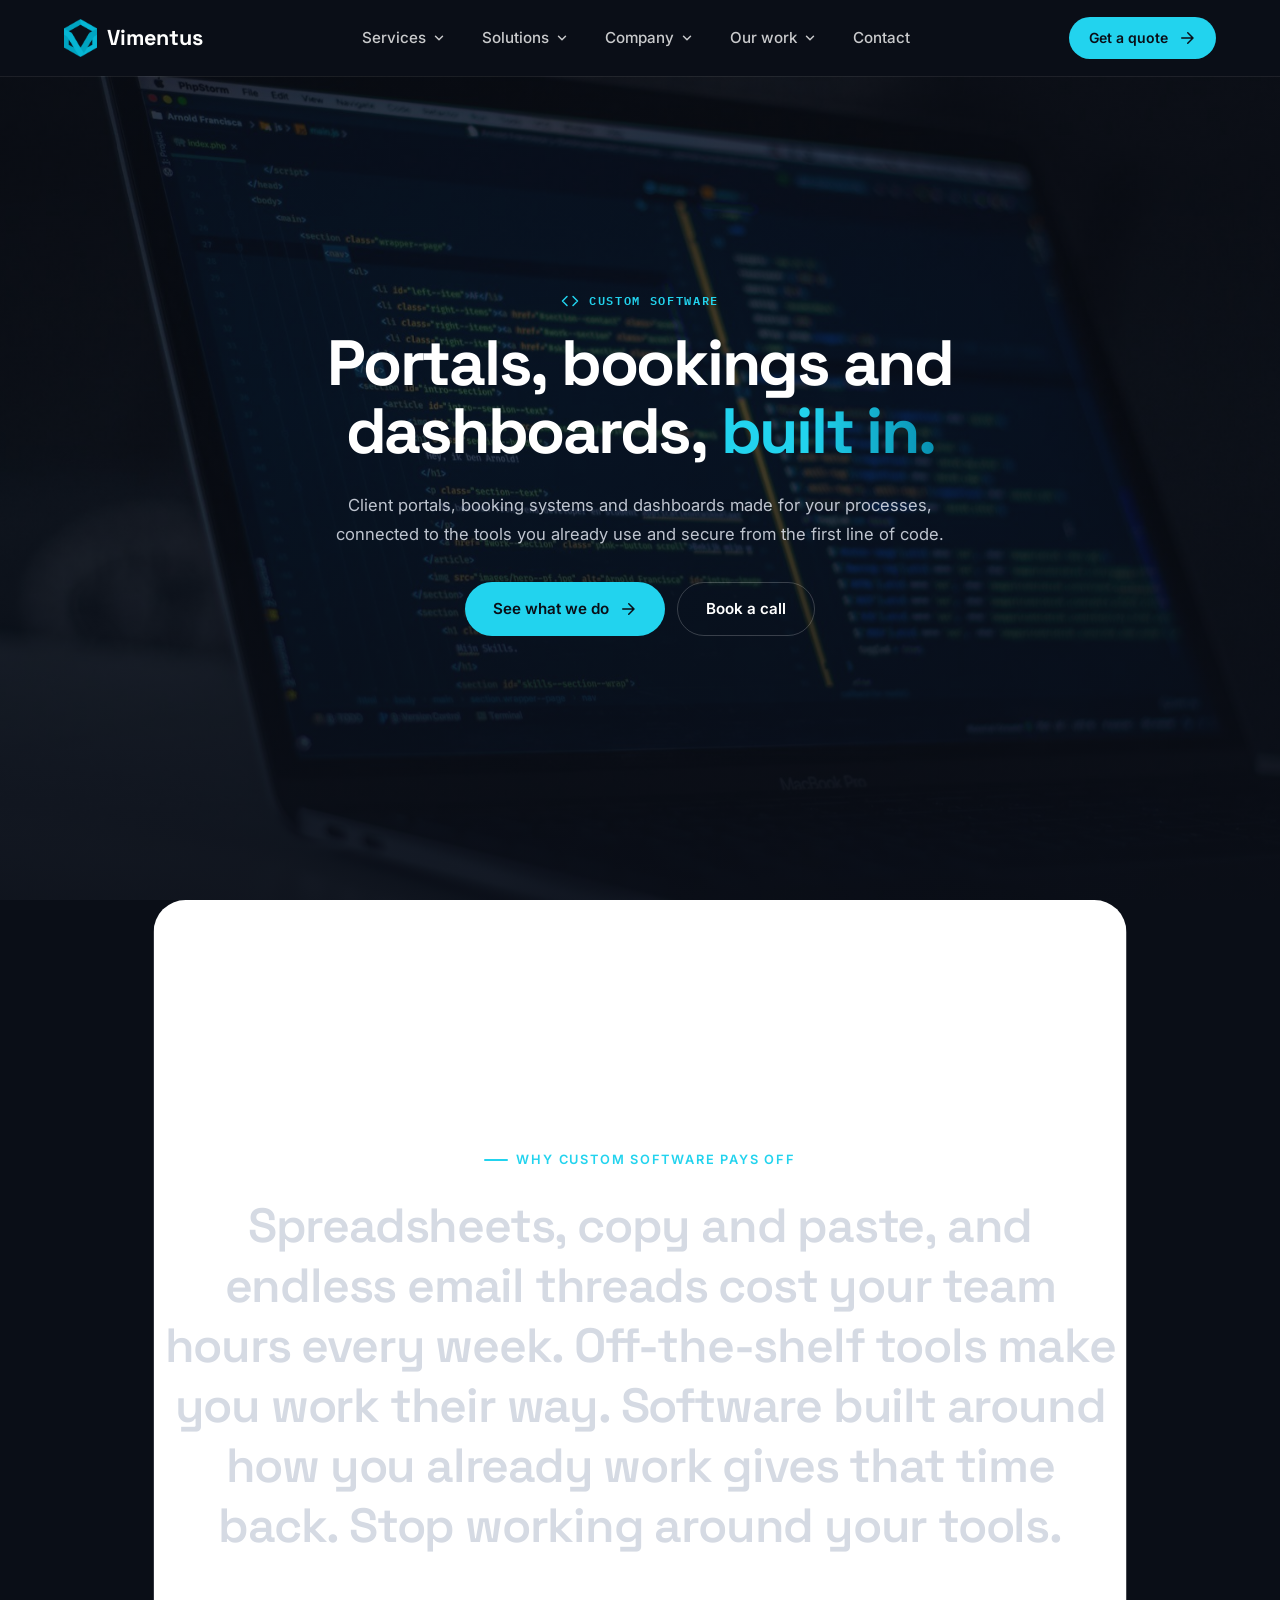
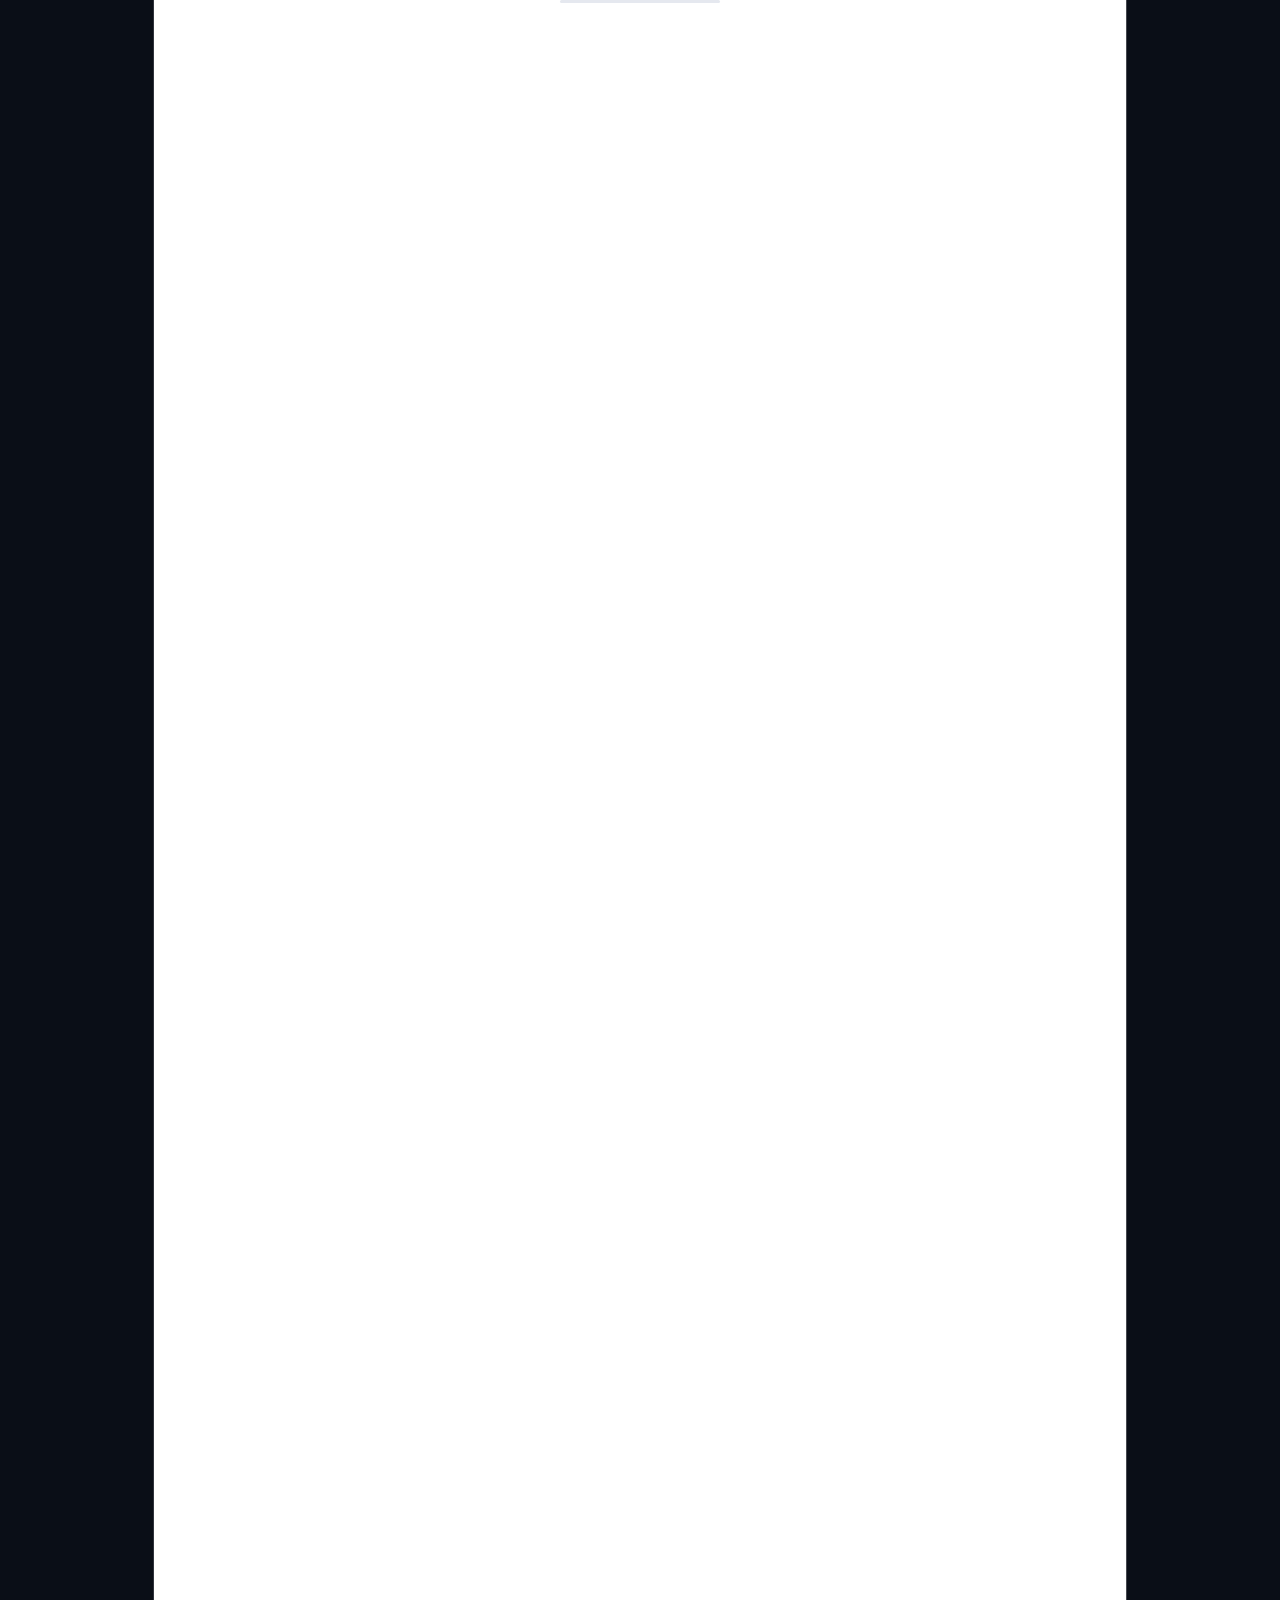
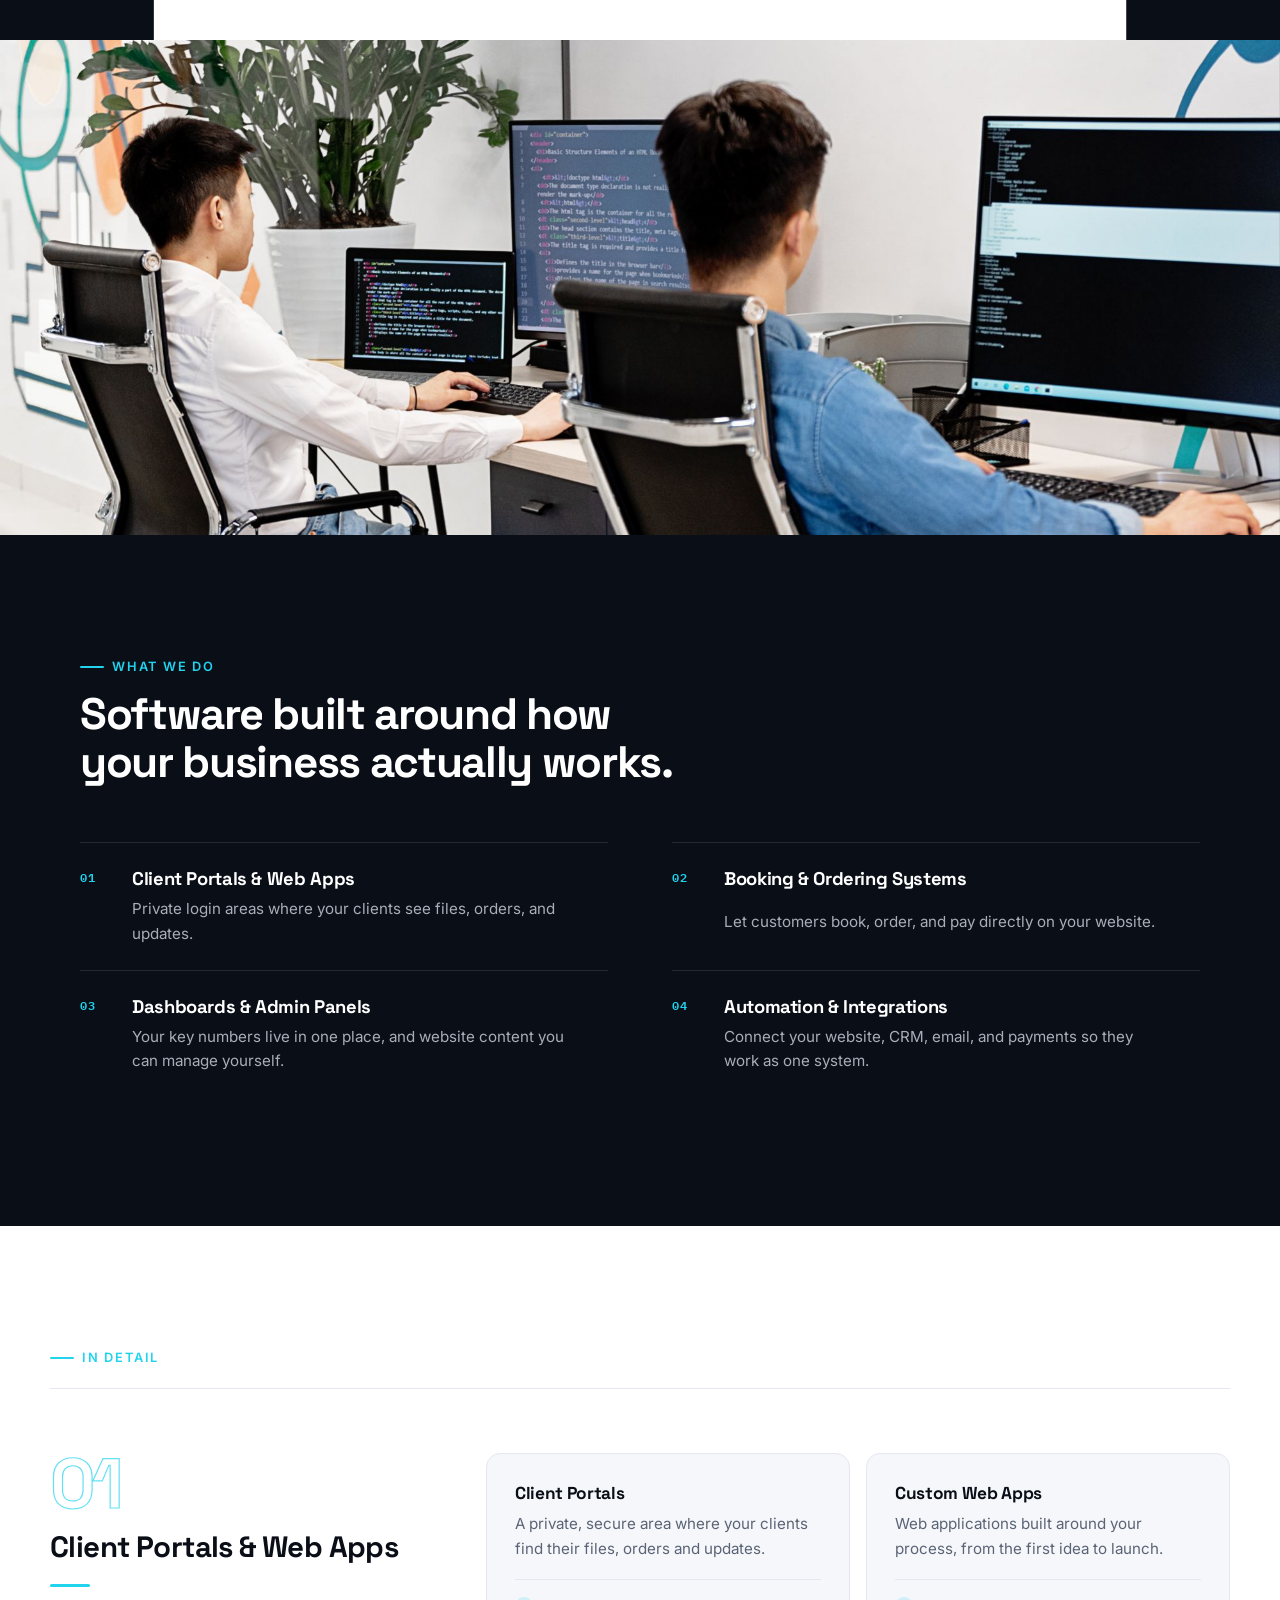
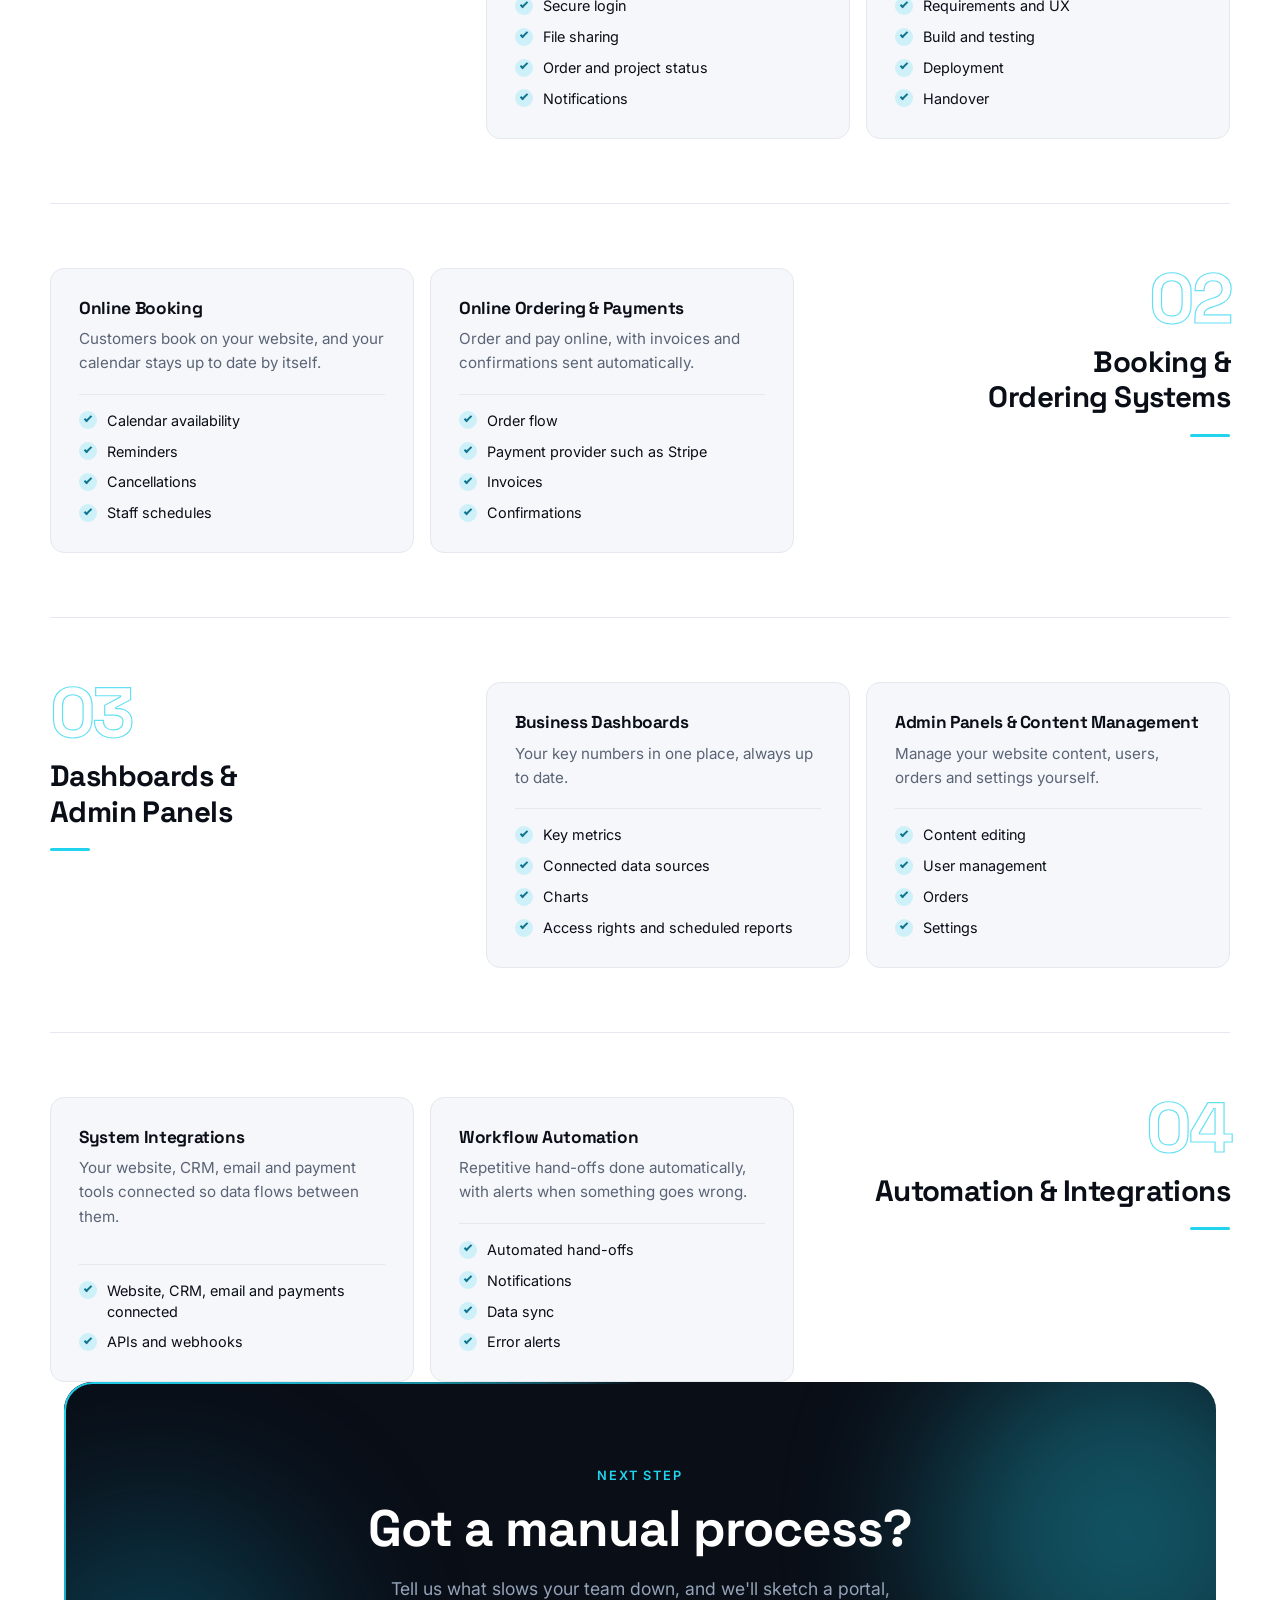
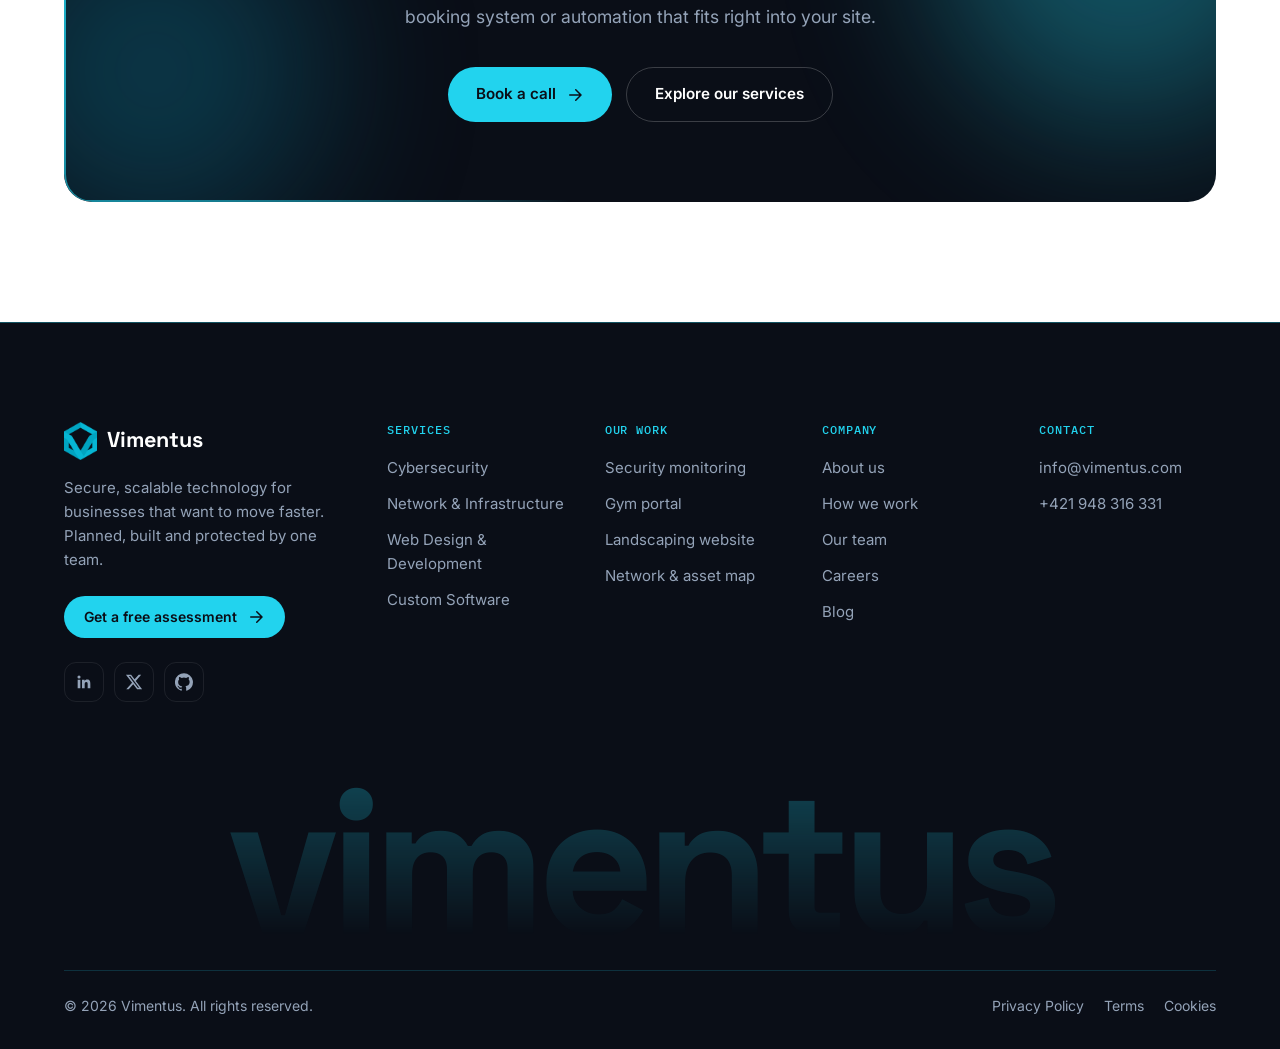
==== services/custom-software.html @ e066b1c5 "init commit" ====
<!DOCTYPE html>
<html lang="en">
<head>
  <meta charset="UTF-8" />
  <meta name="viewport" content="width=device-width, initial-scale=1.0" />
  <title>Custom Software — Vimentus</title>
  <meta name="description" content="Client portals and web apps, booking and ordering systems, dashboards, and automation and integrations." />

  <link rel="preconnect" href="https://fonts.googleapis.com" />
  <link rel="preconnect" href="https://fonts.gstatic.com" crossorigin />
  <link href="https://fonts.googleapis.com/css2?family=Inter:wght@400;500;600&family=Space+Grotesk:wght@500;600;700&family=IBM+Plex+Mono:wght@500;600&display=swap" rel="stylesheet" />
  <link rel="icon" type="image/png" href="../img/favicon.png" />
  <link rel="stylesheet" href="../styles.css" />
</head>
<body class="service-page">

  <!-- Hidden SVG icon sprite (reuse with <svg><use href="#i-name"/></svg>) -->
  <svg width="0" height="0" style="position:absolute" aria-hidden="true">
    <defs>
      <symbol id="i-shield" viewBox="0 0 24 24" fill="none" stroke="currentColor" stroke-width="2" stroke-linecap="round" stroke-linejoin="round"><path d="M12 22s8-4 8-10V5l-8-3-8 3v7c0 6 8 10 8 10z"/><path d="m9 12 2 2 4-4"/></symbol>
      <symbol id="i-network" viewBox="0 0 24 24" fill="none" stroke="currentColor" stroke-width="2" stroke-linecap="round" stroke-linejoin="round"><rect x="9" y="2" width="6" height="6" rx="1"/><rect x="2" y="16" width="6" height="6" rx="1"/><rect x="16" y="16" width="6" height="6" rx="1"/><path d="M5 16v-3a1 1 0 0 1 1-1h12a1 1 0 0 1 1 1v3M12 12V8"/></symbol>
      <symbol id="i-web" viewBox="0 0 24 24" fill="none" stroke="currentColor" stroke-width="2" stroke-linecap="round" stroke-linejoin="round"><rect x="2" y="3" width="20" height="14" rx="2"/><path d="M8 21h8M12 17v4M7 8l-2 2 2 2M17 8l2 2-2 2M13 7l-2 6"/></symbol>
      <symbol id="i-code" viewBox="0 0 24 24" fill="none" stroke="currentColor" stroke-width="2" stroke-linecap="round" stroke-linejoin="round"><path d="m16 18 6-6-6-6M8 6l-6 6 6 6"/></symbol>
      <symbol id="i-arrow" viewBox="0 0 24 24" fill="none" stroke="currentColor" stroke-width="2" stroke-linecap="round" stroke-linejoin="round"><path d="M5 12h14M13 5l7 7-7 7"/></symbol>
      <symbol id="i-chev" viewBox="0 0 24 24" fill="none" stroke="currentColor" stroke-width="2.5" stroke-linecap="round" stroke-linejoin="round"><path d="m6 9 6 6 6-6"/></symbol>
      <symbol id="i-bolt" viewBox="0 0 24 24" fill="none" stroke="currentColor" stroke-width="2" stroke-linecap="round" stroke-linejoin="round"><path d="M13 2 3 14h9l-1 8 10-12h-9l1-8z"/></symbol>
      <symbol id="i-users" viewBox="0 0 24 24" fill="none" stroke="currentColor" stroke-width="2" stroke-linecap="round" stroke-linejoin="round"><path d="M17 21v-2a4 4 0 0 0-4-4H5a4 4 0 0 0-4 4v2"/><circle cx="9" cy="7" r="4"/><path d="M23 21v-2a4 4 0 0 0-3-3.87M16 3.13a4 4 0 0 1 0 7.75"/></symbol>
      <symbol id="i-clock" viewBox="0 0 24 24" fill="none" stroke="currentColor" stroke-width="2" stroke-linecap="round" stroke-linejoin="round"><circle cx="12" cy="12" r="10"/><path d="M12 6v6l4 2"/></symbol>
      <symbol id="i-building" viewBox="0 0 24 24" fill="none" stroke="currentColor" stroke-width="2" stroke-linecap="round" stroke-linejoin="round"><rect x="4" y="2" width="16" height="20" rx="2"/><path d="M9 22v-4h6v4M8 6h.01M16 6h.01M12 6h.01M12 10h.01M12 14h.01M16 10h.01M16 14h.01M8 10h.01M8 14h.01"/></symbol>
      <symbol id="i-cart" viewBox="0 0 24 24" fill="none" stroke="currentColor" stroke-width="2" stroke-linecap="round" stroke-linejoin="round"><circle cx="9" cy="21" r="1"/><circle cx="20" cy="21" r="1"/><path d="M1 1h4l2.68 13.39a2 2 0 0 0 2 1.61h9.72a2 2 0 0 0 2-1.61L23 6H6"/></symbol>
      <symbol id="i-heart" viewBox="0 0 24 24" fill="none" stroke="currentColor" stroke-width="2" stroke-linecap="round" stroke-linejoin="round"><path d="M22 12h-4l-3 9L9 3l-3 9H2"/></symbol>
      <symbol id="i-bank" viewBox="0 0 24 24" fill="none" stroke="currentColor" stroke-width="2" stroke-linecap="round" stroke-linejoin="round"><path d="M3 21h18M3 10h18M5 6l7-3 7 3M4 10v11M20 10v11M8 14v3M12 14v3M16 14v3"/></symbol>
      <symbol id="i-cloud" viewBox="0 0 24 24" fill="none" stroke="currentColor" stroke-width="2" stroke-linecap="round" stroke-linejoin="round"><path d="M18 10h-1.26A8 8 0 1 0 9 20h9a5 5 0 0 0 0-10z"/></symbol>
      <symbol id="i-rocket" viewBox="0 0 24 24" fill="none" stroke="currentColor" stroke-width="2" stroke-linecap="round" stroke-linejoin="round"><path d="M4.5 16.5c-1.5 1.26-2 5-2 5s3.74-.5 5-2c.71-.84.7-2.13-.09-2.91a2.18 2.18 0 0 0-2.91-.09zM12 15l-3-3a22 22 0 0 1 2-3.95A12.88 12.88 0 0 1 22 2c0 2.72-.78 7.5-6 11a22.35 22.35 0 0 1-4 2z"/><path d="M9 12H4s.55-3.03 2-4c1.62-1.08 5 0 5 0M12 15v5s3.03-.55 4-2c1.08-1.62 0-5 0-5"/></symbol>
      <symbol id="i-info" viewBox="0 0 24 24" fill="none" stroke="currentColor" stroke-width="2" stroke-linecap="round" stroke-linejoin="round"><circle cx="12" cy="12" r="10"/><path d="M12 16v-4M12 8h.01"/></symbol>
      <symbol id="i-briefcase" viewBox="0 0 24 24" fill="none" stroke="currentColor" stroke-width="2" stroke-linecap="round" stroke-linejoin="round"><rect x="2" y="7" width="20" height="14" rx="2"/><path d="M16 21V5a2 2 0 0 0-2-2h-4a2 2 0 0 0-2 2v16"/></symbol>
      <symbol id="i-book" viewBox="0 0 24 24" fill="none" stroke="currentColor" stroke-width="2" stroke-linecap="round" stroke-linejoin="round"><path d="M4 19.5A2.5 2.5 0 0 1 6.5 17H20V2H6.5A2.5 2.5 0 0 0 4 4.5v15z"/><path d="M6.5 17A2.5 2.5 0 0 0 4 19.5 2.5 2.5 0 0 0 6.5 22H20v-5"/></symbol>
      <symbol id="i-mail" viewBox="0 0 24 24" fill="none" stroke="currentColor" stroke-width="2" stroke-linecap="round" stroke-linejoin="round"><rect x="2" y="4" width="20" height="16" rx="2"/><path d="m22 6-10 7L2 6"/></symbol>
      <symbol id="i-search" viewBox="0 0 24 24" fill="none" stroke="currentColor" stroke-width="2" stroke-linecap="round" stroke-linejoin="round"><circle cx="11" cy="11" r="8"/><path d="m21 21-4.35-4.35"/></symbol>
      <symbol id="i-map" viewBox="0 0 24 24" fill="none" stroke="currentColor" stroke-width="2" stroke-linecap="round" stroke-linejoin="round"><path d="m1 6 7-4 8 4 7-4v16l-7 4-8-4-7 4z"/><path d="M8 2v16M16 6v16"/></symbol>
      <symbol id="i-quote" viewBox="0 0 24 24" fill="currentColor"><path d="M4 11c0-3.3 2.7-6 6-6v2c-2.2 0-4 1.8-4 4h4v8H4v-8zm10 0c0-3.3 2.7-6 6-6v2c-2.2 0-4 1.8-4 4h4v8h-6v-8z"/></symbol>
      <symbol id="i-linkedin" viewBox="0 0 24 24" fill="currentColor"><path d="M20.45 20.45h-3.56v-5.57c0-1.33-.02-3.04-1.85-3.04-1.85 0-2.14 1.45-2.14 2.94v5.67H9.35V9h3.41v1.56h.05c.48-.9 1.64-1.85 3.37-1.85 3.6 0 4.27 2.37 4.27 5.46v6.28zM5.34 7.43a2.06 2.06 0 1 1 0-4.13 2.06 2.06 0 0 1 0 4.13zM7.12 20.45H3.56V9h3.56v11.45z"/></symbol>
      <symbol id="i-x" viewBox="0 0 24 24" fill="currentColor"><path d="M18.24 2.25h3.31l-7.23 8.26 8.5 11.24h-6.65l-5.21-6.82-5.97 6.82H1.68l7.73-8.84L1.25 2.25h6.83l4.71 6.23 5.45-6.23zm-1.16 17.52h1.83L7.08 4.13H5.12l11.96 15.64z"/></symbol>
      <symbol id="i-github" viewBox="0 0 24 24" fill="currentColor"><path d="M12 .3a12 12 0 0 0-3.8 23.4c.6.1.8-.3.8-.6v-2c-3.3.7-4-1.6-4-1.6-.6-1.4-1.4-1.8-1.4-1.8-1-.7.1-.7.1-.7 1.2.1 1.8 1.2 1.8 1.2 1 1.8 2.8 1.3 3.5 1 0-.8.4-1.3.7-1.6-2.7-.3-5.5-1.3-5.5-6 0-1.2.5-2.3 1.3-3.1-.2-.4-.6-1.6 0-3.2 0 0 1-.3 3.4 1.2a11.5 11.5 0 0 1 6 0c2.3-1.5 3.3-1.2 3.3-1.2.6 1.6.2 2.8 0 3.2.9.8 1.3 1.9 1.3 3.2 0 4.6-2.8 5.6-5.5 5.9.5.4.9 1.1.9 2.2v3.3c0 .3.1.7.8.6A12 12 0 0 0 12 .3"/></symbol>
    </defs>
  </svg>

  <div class="scroll-progress" aria-hidden="true"></div>
  <!-- =====================================================
       NAVBAR
       ===================================================== -->
  <header class="nav" id="nav">
    <div class="container nav__inner">
      <a href="../index.html" class="logo" aria-label="Vimentus home">
        <img class="logo__mark" src="../img/logo.png" alt="" width="347" height="400" />
        <span>Vimentus</span>
      </a>

      <nav aria-label="Main">
        <ul class="nav__menu" id="navMenu">

          <!-- Services -->
          <li class="nav__item has-mega">
            <button class="nav__link" aria-expanded="false">Services <svg class="chev"><use href="#i-chev"/></svg></button>
            <div class="mega mega--wide">
              <div class="mega__grid">
                <a href="../services/cybersecurity.html" class="mega__link">
                  <span class="mega__icon"><svg><use href="#i-shield"/></svg></span>
                  <span><span class="mega__title">Cybersecurity</span><span class="mega__desc">Audits, pentesting, SOC &amp; threat protection.</span></span>
                </a>
                <a href="../services/network-infrastructure.html" class="mega__link">
                  <span class="mega__icon"><svg><use href="#i-network"/></svg></span>
                  <span><span class="mega__title">Network &amp; Infrastructure</span><span class="mega__desc">Design, deployment and 24/7 monitoring.</span></span>
                </a>
                <div class="mega__feature">
                  <div>
                    <h4>Free security assessment</h4>
                    <p>Find out where your business is exposed — in under a week.</p>
                  </div>
                  <a href="../contact.html">Book now <svg width="16" height="16"><use href="#i-arrow"/></svg></a>
                </div>
                <a href="../services/web-development.html" class="mega__link">
                  <span class="mega__icon"><svg><use href="#i-web"/></svg></span>
                  <span><span class="mega__title">Web Design &amp; Development</span><span class="mega__desc">Fast, beautiful sites and web apps.</span></span>
                </a>
                <a href="../services/custom-software.html" class="mega__link">
                  <span class="mega__icon"><svg><use href="#i-code"/></svg></span>
                  <span><span class="mega__title">Custom Software</span><span class="mega__desc">Tailor-made tools built around your workflow.</span></span>
                </a>
              </div>
            </div>
          </li>

          <!-- Solutions -->
          <li class="nav__item has-mega">
            <button class="nav__link" aria-expanded="false">Solutions <svg class="chev"><use href="#i-chev"/></svg></button>
            <div class="mega">
              <div class="mega__grid">
                <p class="mega__heading">By industry</p>
                <a href="../solutions/finance.html" class="mega__link">
                  <span class="mega__icon"><svg><use href="#i-bank"/></svg></span>
                  <span><span class="mega__title">Finance</span><span class="mega__desc">Compliance-ready systems.</span></span>
                </a>
                <a href="../solutions/healthcare.html" class="mega__link">
                  <span class="mega__icon"><svg><use href="#i-heart"/></svg></span>
                  <span><span class="mega__title">Healthcare</span><span class="mega__desc">Protect patient data.</span></span>
                </a>
                <a href="../solutions/ecommerce.html" class="mega__link">
                  <span class="mega__icon"><svg><use href="#i-cart"/></svg></span>
                  <span><span class="mega__title">E-commerce</span><span class="mega__desc">Stores that scale.</span></span>
                </a>
                <a href="../solutions/enterprise.html" class="mega__link">
                  <span class="mega__icon"><svg><use href="#i-building"/></svg></span>
                  <span><span class="mega__title">Enterprise</span><span class="mega__desc">Modernise legacy IT.</span></span>
                </a>
                <p class="mega__heading">By need</p>
                <a href="../solutions/cloud-migration.html" class="mega__link">
                  <span class="mega__icon"><svg><use href="#i-cloud"/></svg></span>
                  <span><span class="mega__title">Cloud Migration</span><span class="mega__desc">Move safely to the cloud.</span></span>
                </a>
                <a href="../solutions/startups.html" class="mega__link">
                  <span class="mega__icon"><svg><use href="#i-rocket"/></svg></span>
                  <span><span class="mega__title">Startups</span><span class="mega__desc">From MVP to launch.</span></span>
                </a>
              </div>
            </div>
          </li>

          <!-- Company -->
          <li class="nav__item has-mega">
            <button class="nav__link" aria-expanded="false">Company <svg class="chev"><use href="#i-chev"/></svg></button>
            <div class="mega">
              <div class="mega__grid">
                <a href="../about.html" class="mega__link">
                  <span class="mega__icon"><svg><use href="#i-info"/></svg></span>
                  <span><span class="mega__title">About Us</span><span class="mega__desc">Our story and mission.</span></span>
                </a>
                <a href="../team.html" class="mega__link">
                  <span class="mega__icon"><svg><use href="#i-users"/></svg></span>
                  <span><span class="mega__title">Our Team</span><span class="mega__desc">Meet the experts.</span></span>
                </a>
                <a href="../careers.html" class="mega__link">
                  <span class="mega__icon"><svg><use href="#i-briefcase"/></svg></span>
                  <span><span class="mega__title">Careers</span><span class="mega__desc">Join us — we're hiring.</span></span>
                </a>
                <a href="../blog.html" class="mega__link">
                  <span class="mega__icon"><svg><use href="#i-book"/></svg></span>
                  <span><span class="mega__title">Blog &amp; Insights</span><span class="mega__desc">News, guides and research.</span></span>
                </a>
              </div>
            </div>
          </li>

          <!-- Our work -->
          <li class="nav__item has-mega">
            <button class="nav__link" aria-expanded="false">Our work <svg class="chev"><use href="#i-chev"/></svg></button>
            <div class="mega mega--wide">
              <div class="mega__grid">
                <a href="../work/security-monitoring-wazuh.html" class="mega__link">
                  <span class="mega__icon"><svg><use href="#i-shield"/></svg></span>
                  <span><span class="mega__title">Security monitoring with Wazuh</span><span class="mega__desc">Open-source SIEM, EDR and network watch.</span></span>
                </a>
                <a href="../work/gym-admin-portal-qr-access.html" class="mega__link">
                  <span class="mega__icon"><svg><use href="#i-code"/></svg></span>
                  <span><span class="mega__title">Gym portal with QR access</span><span class="mega__desc">Members get in with a code on their phone.</span></span>
                </a>
                <div class="mega__feature">
                  <div>
                    <h4>See all our work</h4>
                    <p>Real projects, planned, built and secured by one team.</p>
                  </div>
                  <a href="../index.html#work">View projects <svg width="16" height="16"><use href="#i-arrow"/></svg></a>
                </div>
                <a href="../work/landscaping-company-website.html" class="mega__link">
                  <span class="mega__icon"><svg><use href="#i-web"/></svg></span>
                  <span><span class="mega__title">Landscaping company website</span><span class="mega__desc">3D, parallax and fast on any device.</span></span>
                </a>
                <a href="../work/segmented-network-asset-map.html" class="mega__link">
                  <span class="mega__icon"><svg><use href="#i-network"/></svg></span>
                  <span><span class="mega__title">Segmented network &amp; asset map</span><span class="mega__desc">DMZ, protected zones, all in NetBox.</span></span>
                </a>
              </div>
            </div>
          </li>
          <li class="nav__item"><a href="../contact.html" class="nav__link">Contact</a></li>
        </ul>
      </nav>

      <div class="nav__actions">
        <a href="../contact.html" class="btn btn--primary btn--sm">Get a quote <svg><use href="#i-arrow"/></svg></a>
        <button class="nav__toggle" id="navToggle" aria-label="Open menu" aria-expanded="false" aria-controls="navMenu">
          <span></span><span></span><span></span>
        </button>
      </div>
    </div>
  </header>

  <main>
    <!-- =====================================================
         HERO over the service's photo. The photo (.sp-top-bg) is pinned behind
         both the hero and the white sheet below, so the sheet rolls up over the
         same picture (styles: "SERVICE PAGES").
         ===================================================== -->
    <div class="sp-top" style="--bg-img: url('../img/software.jpg')">
      <div class="sp-top-bg" aria-hidden="true"></div>
      <section class="sp-hero" aria-labelledby="sp-title">
        <div class="sp-hero__inner">
          <span class="sp-eyebrow"><svg><use href="#i-code"/></svg>Custom Software</span>
          <h1 id="sp-title" class="sp-title split" data-split>Portals, bookings and dashboards, <span class="gradient-text">built in.</span></h1>
          <p class="sp-lead">Client portals, booking systems and dashboards made for your processes, connected to the tools you already use and secure from the first line of code.</p>
          <div class="proj-actions">
            <a class="btn btn--primary" href="#sp-areas">See what we do <svg><use href="#i-arrow"/></svg></a>
            <a class="btn btn--ghost" href="../contact.html">Book a call</a>
          </div>
        </div>
      </section>

      <!-- White sheet: rolls in over the photo, narrow with rounded top corners at first,
           full width at the top (script.js "Sheets"); then pinned while the statement
           fills in word by word ([data-pin-track] + [data-scrub]) -->
      <section class="pchallenge sp-sheet" aria-label="Why it matters" data-pin-track data-sheet>
        <div class="pchallenge__stage">
          <div class="container pchallenge__content">
            <span class="eyebrow">Why custom software pays off</span>
            <p class="pchallenge__text" data-scrub>Spreadsheets, copy and paste, and endless email threads cost your team hours every week. Off-the-shelf tools make you work their way. Software built around how you already work gives that time back. <em>Stop working around your tools.</em></p>
            <span class="pchallenge__bar" aria-hidden="true"></span>
          </div>
        </div>
      </section>
    </div>

    <!-- Photo band: the photo moves slower than the page (data-parallax) -->
    <div class="sp-band" aria-hidden="true">
      <img class="sp-band-img" src="../img/band-software.jpg" alt="" loading="lazy" decoding="async" data-parallax="0.22">
    </div>

    <!-- =====================================================
         WHAT WE DO: the service's areas (navy). Keep the ids: links point to them.
         ===================================================== -->
    <section class="sp-areas" id="sp-areas" aria-labelledby="sp-areas-title">
      <div class="sp-areas-inner">
        <header class="sp-areas-head">
          <span class="eyebrow" data-reveal="fade-right">What we do</span>
          <h2 id="sp-areas-title" class="split" data-split>Software built around how your business actually works.</h2>
        </header>
        <ol class="sp-areas-list">
          <li class="sp-area" data-reveal="fade-up" id="client-portals">
            <span class="sp-area-num" aria-hidden="true">01</span>
            <h3>Client Portals &amp; Web Apps</h3>
            <p>Private login areas where your clients see files, orders, and updates.</p>
          </li>
          <li class="sp-area" data-reveal="fade-up" id="booking-ordering">
            <span class="sp-area-num" aria-hidden="true">02</span>
            <h3>Booking &amp; Ordering Systems</h3>
            <p>Let customers book, order, and pay directly on your website.</p>
          </li>
          <li class="sp-area" data-reveal="fade-up" id="dashboards">
            <span class="sp-area-num" aria-hidden="true">03</span>
            <h3>Dashboards &amp; Admin Panels</h3>
            <p>Your key numbers live in one place, and website content you can manage yourself.</p>
          </li>
          <li class="sp-area" data-reveal="fade-up" id="automation-integrations">
            <span class="sp-area-num" aria-hidden="true">04</span>
            <h3>Automation &amp; Integrations</h3>
            <p>Connect your website, CRM, email, and payments so they work as one system.</p>
          </li>
        </ol>
      </div>
    </section>

    <!-- =====================================================
         IN DETAIL: one block per area, its sub-services and what's included
         ===================================================== -->
    <section class="sp-details" aria-labelledby="sp-details-title">
      <div class="sp-details-inner">
        <span class="eyebrow" id="sp-details-title">In detail</span>
        <article class="sp-detail" data-reveal="fade-up" id="client-portals-details" aria-labelledby="client-portals-details-title">
          <header class="sp-detail-head">
            <span class="sp-detail-num" aria-hidden="true">01</span>
            <h2 id="client-portals-details-title">Client Portals &amp; Web Apps</h2>
          </header>
          <div class="sp-detail-items">
            <div class="sp-detail-item">
              <h3>Client Portals</h3>
              <p>A private, secure area where your clients find their files, orders and updates.</p>
              <ul class="sp-detail-list">
                <li>Secure login</li>
                <li>File sharing</li>
                <li>Order and project status</li>
                <li>Notifications</li>
              </ul>
            </div>
            <div class="sp-detail-item">
              <h3>Custom Web Apps</h3>
              <p>Web applications built around your process, from the first idea to launch.</p>
              <ul class="sp-detail-list">
                <li>Requirements and UX</li>
                <li>Build and testing</li>
                <li>Deployment</li>
                <li>Handover</li>
              </ul>
            </div>
          </div>
        </article>
        <article class="sp-detail" data-reveal="fade-up" id="booking-ordering-details" aria-labelledby="booking-ordering-details-title">
          <header class="sp-detail-head">
            <span class="sp-detail-num" aria-hidden="true">02</span>
            <h2 id="booking-ordering-details-title">Booking &amp; Ordering Systems</h2>
          </header>
          <div class="sp-detail-items">
            <div class="sp-detail-item">
              <h3>Online Booking</h3>
              <p>Customers book on your website, and your calendar stays up to date by itself.</p>
              <ul class="sp-detail-list">
                <li>Calendar availability</li>
                <li>Reminders</li>
                <li>Cancellations</li>
                <li>Staff schedules</li>
              </ul>
            </div>
            <div class="sp-detail-item">
              <h3>Online Ordering &amp; Payments</h3>
              <p>Order and pay online, with invoices and confirmations sent automatically.</p>
              <ul class="sp-detail-list">
                <li>Order flow</li>
                <li>Payment provider such as Stripe</li>
                <li>Invoices</li>
                <li>Confirmations</li>
              </ul>
            </div>
          </div>
        </article>
        <article class="sp-detail" data-reveal="fade-up" id="dashboards-details" aria-labelledby="dashboards-details-title">
          <header class="sp-detail-head">
            <span class="sp-detail-num" aria-hidden="true">03</span>
            <h2 id="dashboards-details-title">Dashboards &amp; Admin Panels</h2>
          </header>
          <div class="sp-detail-items">
            <div class="sp-detail-item">
              <h3>Business Dashboards</h3>
              <p>Your key numbers in one place, always up to date.</p>
              <ul class="sp-detail-list">
                <li>Key metrics</li>
                <li>Connected data sources</li>
                <li>Charts</li>
                <li>Access rights and scheduled reports</li>
              </ul>
            </div>
            <div class="sp-detail-item">
              <h3>Admin Panels &amp; Content Management</h3>
              <p>Manage your website content, users, orders and settings yourself.</p>
              <ul class="sp-detail-list">
                <li>Content editing</li>
                <li>User management</li>
                <li>Orders</li>
                <li>Settings</li>
              </ul>
            </div>
          </div>
        </article>
        <article class="sp-detail" data-reveal="fade-up" id="automation-integrations-details" aria-labelledby="automation-integrations-details-title">
          <header class="sp-detail-head">
            <span class="sp-detail-num" aria-hidden="true">04</span>
            <h2 id="automation-integrations-details-title">Automation &amp; Integrations</h2>
          </header>
          <div class="sp-detail-items">
            <div class="sp-detail-item">
              <h3>System Integrations</h3>
              <p>Your website, CRM, email and payment tools connected so data flows between them.</p>
              <ul class="sp-detail-list">
                <li>Website, CRM, email and payments connected</li>
                <li>APIs and webhooks</li>
              </ul>
            </div>
            <div class="sp-detail-item">
              <h3>Workflow Automation</h3>
              <p>Repetitive hand-offs done automatically, with alerts when something goes wrong.</p>
              <ul class="sp-detail-list">
                <li>Automated hand-offs</li>
                <li>Notifications</li>
                <li>Data sync</li>
                <li>Error alerts</li>
              </ul>
            </div>
          </div>
        </article>
      </div>
    </section>

    <!-- =====================================================
         CTA
         ===================================================== -->
    <section class="container" id="cta">
      <div class="cta glow-border glow-border--always" data-reveal="zoom">
        <div class="orb orb--cyan" data-parallax="0.2" style="width:380px;height:380px;top:-160px;right:-100px"></div>
        <div class="orb orb--teal" data-parallax="-0.2" style="width:340px;height:340px;bottom:-160px;left:-80px"></div>
        <span class="eyebrow cta__eyebrow">Next step</span>
        <h2>Got a manual process?</h2>
        <p>Tell us what slows your team down, and we'll sketch a portal, booking system or automation that fits right into your site.</p>
        <div class="cta__actions">
          <a href="../contact.html" class="btn btn--primary">Book a call <svg><use href="#i-arrow"/></svg></a>
          <a href="../index.html#services" class="btn btn--ghost">Explore our services</a>
        </div>
      </div>
    </section>
  </main>

  <!-- =====================================================
       FOOTER
       ===================================================== -->
  <footer class="footer">
    <div class="footer__inner">
      <div class="footer__top">
        <div class="footer__brand">
          <a href="../index.html" class="logo">
            <img class="logo__mark" src="../img/logo.png" alt="" width="347" height="400" />
            <span>Vimentus</span>
          </a>
          <p>Secure, scalable technology for businesses that want to move faster. Planned, built and protected by one team.</p>
          <a href="../contact.html" class="btn btn--primary btn--sm">Get a free assessment <svg><use href="#i-arrow"/></svg></a>
          <div class="socials">
            <a href="#" aria-label="LinkedIn"><svg><use href="#i-linkedin"/></svg></a>
            <a href="#" aria-label="X"><svg><use href="#i-x"/></svg></a>
            <a href="#" aria-label="GitHub"><svg><use href="#i-github"/></svg></a>
          </div>
        </div>

        <nav class="footer__col" aria-label="Services">
          <h4>Services</h4>
          <a href="../services/cybersecurity.html">Cybersecurity</a>
          <a href="../services/network-infrastructure.html">Network &amp; Infrastructure</a>
          <a href="../services/web-development.html">Web Design &amp; Development</a>
          <a href="../services/custom-software.html">Custom Software</a>
        </nav>

        <nav class="footer__col" aria-label="Our work">
          <h4>Our work</h4>
          <a href="../work/security-monitoring-wazuh.html">Security monitoring</a>
          <a href="../work/gym-admin-portal-qr-access.html">Gym portal</a>
          <a href="../work/landscaping-company-website.html">Landscaping website</a>
          <a href="../work/segmented-network-asset-map.html">Network &amp; asset map</a>
        </nav>

        <nav class="footer__col" aria-label="Company">
          <h4>Company</h4>
          <a href="../about.html">About us</a>
          <a href="../index.html#process">How we work</a>
          <a href="../team.html">Our team</a>
          <a href="../careers.html">Careers</a>
          <a href="../blog.html">Blog</a>
        </nav>

        <div class="footer__col">
          <h4>Contact</h4>
          <a href="mailto:info@vimentus.com">info@vimentus.com</a>
          <a href="tel:+421948316331">+421 948 316 331</a>
        </div>
      </div>

      <div class="footer__word" aria-hidden="true">vimentus</div>

      <div class="footer__bottom">
        <span>&copy; <span id="year"></span> Vimentus. All rights reserved.</span>
        <nav class="footer__legal" aria-label="Legal">
          <a href="../privacy.html">Privacy Policy</a>
          <a href="../terms.html">Terms</a>
          <a href="../cookies.html">Cookies</a>
        </nav>
      </div>
    </div>
  </footer>

  <script src="../script.js"></script>
</body>
</html>
---- styles.css ----
/* =========================================================
   THEME — change your brand colors here
   ========================================================= */
:root {
  /* 4 main brand colors */
  --color-navy:    #0a0e17;   /* dark base (hero, footer, text) */
  --color-accent:  #22d3ee;   /* primary accent (cyan) */
  --color-teal:    #0e7490;   /* deep version of the accent: readable text / icons on white */
  --color-white:   #ffffff;   /* light section backgrounds */

  /* Supporting neutrals (derived from the palette) */
  --color-navy-2:  #111827;   /* slightly lighter navy for cards on dark */
  --color-surface: #f5f7fb;   /* very light alt background */
  --color-text:    #0a0e17;
  --color-muted:   #5b6475;
  --color-muted-dark: #94a3b8;
  --color-border:  #e5e8ef;
  --color-border-dark: rgba(255, 255, 255, 0.08);

  /* Gradients */
  /* Gradients are for TITLES only (.gradient-text on highlighted heading words):
     left to right, plain cyan for the first 40%, then easing into the logo's deeper cyan
     (readable on both white and navy). */
  --gradient-text:  linear-gradient(90deg, var(--color-accent) 0%, var(--color-accent) 40%, #0891b2 100%);
  /* Everything else is solid cyan (kept as a token so it can change in one place) */
  --gradient-brand: var(--color-accent);

  /* Typography */
  --font-heading: "Space Grotesk", system-ui, sans-serif;
  --font-body: "Inter", system-ui, sans-serif;

  /* Layout */
  --container: 1200px;
  --radius-sm: 10px;
  --radius: 18px;
  --radius-lg: 28px;
  --nav-height: 76px;

  /* Effects */
  --shadow-sm: 0 2px 8px rgba(10, 14, 23, 0.06);
  --shadow:    0 18px 50px -12px rgba(10, 14, 23, 0.18);
  --shadow-glow: 0 0 40px rgba(34, 211, 238, 0.35);
  --ease: cubic-bezier(0.22, 1, 0.36, 1);
}

/* =========================================================
   BASE
   ========================================================= */
*,
*::before,
*::after { box-sizing: border-box; margin: 0; padding: 0; }

html { scroll-behavior: smooth; }

body {
  font-family: var(--font-body);
  color: var(--color-text);
  background: var(--color-white);
  line-height: 1.6;
  -webkit-font-smoothing: antialiased;
}
/* Clip anything wider than the screen, on both html and body: phones ignore it on body
   alone and zoom out instead. "clip" (unlike "hidden") keeps the pinned sections working. */
html, body { overflow-x: hidden; }
@supports (overflow: clip) { html, body { overflow-x: clip; } }

img, svg { display: block; max-width: 100%; }
a { color: inherit; text-decoration: none; }
ul { list-style: none; }
button { font: inherit; cursor: pointer; border: none; background: none; color: inherit; }

h1, h2, h3, h4 {
  font-family: var(--font-heading);
  line-height: 1.1;
  letter-spacing: -0.02em;
}

.container {
  width: 100%;
  max-width: var(--container);
  margin: 0 auto;
  padding: 0 24px;
}

.gradient-text {
  background: var(--gradient-text);
  -webkit-background-clip: text;
  background-clip: text;
  color: transparent;
}

.section { padding: 120px 0; position: relative; overflow: hidden; }
.section--alt { background: var(--color-surface); }

.section-head { max-width: 680px; margin-bottom: 64px; }
.section-head--center { margin-left: auto; margin-right: auto; text-align: center; }
.section-head h2 { font-size: clamp(2rem, 4vw, 3rem); margin: 14px 0 18px; }
.section-head p { color: var(--color-muted); font-size: 1.1rem; }

.eyebrow {
  display: inline-flex;
  align-items: center;
  gap: 8px;
  font-size: 0.8rem;
  font-weight: 600;
  letter-spacing: 0.14em;
  text-transform: uppercase;
  color: var(--color-accent);
}
.eyebrow::before {
  content: "";
  width: 24px;
  height: 2px;
  background: var(--color-accent);
  border-radius: 2px;
}

/* =========================================================
   BUTTONS
   ========================================================= */
.btn {
  display: inline-flex;
  align-items: center;
  gap: 10px;
  padding: 14px 28px;
  border-radius: 999px;
  font-weight: 600;
  font-size: 0.95rem;
  transition: transform 0.3s var(--ease), box-shadow 0.3s var(--ease), background 0.3s;
  position: relative;
  overflow: hidden;
}
.btn svg { width: 18px; height: 18px; transition: transform 0.3s var(--ease); }
.btn:hover svg { transform: translateX(4px); }

.btn--primary {
  background: var(--color-accent);
  color: var(--color-navy);
}
.btn--primary:hover { transform: translateY(-2px); box-shadow: var(--shadow-glow); }

.btn--ghost {
  border: 1px solid rgba(255, 255, 255, 0.2);
  color: var(--color-white);
}
.btn--ghost:hover { background: rgba(255, 255, 255, 0.08); border-color: var(--color-accent); }

.btn--dark { background: var(--color-navy); color: var(--color-white); }
.btn--dark:hover { transform: translateY(-2px); box-shadow: var(--shadow); }

.btn--sm { padding: 10px 20px; font-size: 0.875rem; }

/* =========================================================
   NAVBAR (with mega menus)
   ========================================================= */
.nav {
  position: fixed;
  inset: 0 0 auto 0;
  height: var(--nav-height);
  z-index: 100;
  background: var(--color-navy); /* solid, always on screen (phones too) */
  box-shadow: 0 1px 0 var(--color-border-dark);
  transition: height 0.4s;
}
.nav.is-scrolled { height: 66px; }
.nav__inner {
  height: 100%;
  display: flex;
  align-items: center;
  justify-content: space-between;
  gap: 24px;
}

.logo {
  display: flex;
  align-items: center;
  gap: 10px;
  font-family: var(--font-heading);
  font-weight: 700;
  font-size: 1.35rem;
  color: var(--color-white);
}
.logo__mark { /* company logo (img/logo.png, a web-sized copy of "img/Vimentus .png") */
  width: auto; height: 38px;
  flex: none;
}
.logo span span { color: var(--color-accent); }

.nav__menu { display: flex; align-items: center; gap: 4px; }

.nav__item { position: relative; }
.nav__link {
  display: flex;
  align-items: center;
  gap: 6px;
  padding: 10px 16px;
  border-radius: 999px;
  color: rgba(255, 255, 255, 0.78);
  font-size: 0.95rem;
  font-weight: 500;
  transition: color 0.25s, background 0.25s;
}
.nav__link:hover,
.nav__item:focus-within > .nav__link,
.nav__item.is-open > .nav__link { color: var(--color-white); background: rgba(255, 255, 255, 0.06); }
.nav__link .chev { width: 14px; height: 14px; transition: transform 0.3s var(--ease); }
.nav__item:hover .chev,
.nav__item.is-open .chev { transform: rotate(180deg); }

/* Mega dropdown */
.mega {
  position: absolute;
  top: calc(100% + 14px);
  left: 50%;
  transform: translate(-50%, 10px);
  min-width: 560px;
  padding: 24px;
  border-radius: var(--radius);
  background: rgba(17, 24, 39, 0.96);
  backdrop-filter: blur(16px);
  border: 1px solid var(--color-border-dark);
  box-shadow: 0 30px 60px -20px rgba(0, 0, 0, 0.6);
  opacity: 0;
  visibility: hidden;
  transition: opacity 0.3s var(--ease), transform 0.3s var(--ease), visibility 0.3s;
}
.mega::before { /* hover bridge */
  content: ""; position: absolute; left: 0; right: 0; top: -16px; height: 16px;
}
.nav__item:hover > .mega,
.nav__item:focus-within > .mega,
.nav__item.is-open > .mega {
  opacity: 1;
  visibility: visible;
  transform: translate(-50%, 0);
}
.mega--wide { min-width: 760px; }
.mega__grid { display: grid; grid-template-columns: repeat(2, 1fr); gap: 6px; }
.mega--wide .mega__grid { grid-template-columns: 1fr 1fr 260px; }

.mega__link {
  display: flex;
  gap: 14px;
  padding: 14px;
  border-radius: var(--radius-sm);
  transition: background 0.25s;
}
.mega__link:hover { background: rgba(255, 255, 255, 0.05); }
.mega__icon {
  flex-shrink: 0;
  width: 40px; height: 40px;
  border-radius: 10px;
  display: grid; place-items: center;
  background: rgba(34, 211, 238, 0.1);
  color: var(--color-accent);
  transition: background 0.25s, color 0.25s;
}
.mega__link:hover .mega__icon { background: var(--color-accent); color: var(--color-navy); }
.mega__icon svg { width: 20px; height: 20px; }
.mega__title { color: var(--color-white); font-weight: 600; font-size: 0.95rem; }
.mega__desc { color: var(--color-muted-dark); font-size: 0.83rem; line-height: 1.45; margin-top: 2px; }

.mega__feature {
  grid-row: span 2;
  padding: 22px;
  border-radius: var(--radius-sm);
  background: var(--gradient-brand);
  color: var(--color-navy);
  display: flex;
  flex-direction: column;
  justify-content: space-between;
  gap: 16px;
}
.mega__feature h4 { font-size: 1.15rem; }
.mega__feature p { font-size: 0.85rem; opacity: 0.85; }
.mega__feature a { font-weight: 600; font-size: 0.9rem; display: inline-flex; gap: 6px; align-items: center; }

.mega__heading {
  grid-column: 1 / -1;
  font-size: 0.72rem;
  letter-spacing: 0.14em;
  text-transform: uppercase;
  color: var(--color-muted-dark);
  padding: 0 14px 6px;
}

.nav__actions { display: flex; align-items: center; gap: 12px; }

.nav__toggle {
  display: none;
  width: 44px; height: 44px;
  border-radius: 12px;
  border: 1px solid var(--color-border-dark);
  position: relative;
}
.nav__toggle span {
  position: absolute; left: 12px; right: 12px; height: 2px;
  background: var(--color-white);
  border-radius: 2px;
  transition: transform 0.35s var(--ease), opacity 0.2s;
}
.nav__toggle span:nth-child(1) { top: 15px; }
.nav__toggle span:nth-child(2) { top: 21px; }
.nav__toggle span:nth-child(3) { top: 27px; }
.nav.is-menu-open .nav__toggle span:nth-child(1) { transform: translateY(6px) rotate(45deg); }
.nav.is-menu-open .nav__toggle span:nth-child(2) { opacity: 0; }
.nav.is-menu-open .nav__toggle span:nth-child(3) { transform: translateY(-6px) rotate(-45deg); }

/* Scroll progress bar */
.scroll-progress {
  position: fixed; top: 0; left: 0; height: 3px; width: 100%;
  background: var(--gradient-brand);
  transform-origin: 0 50%;
  transform: scaleX(0);
  z-index: 101;
}

/* =========================================================
   SHARED SMALL PIECES (used by several sections)
   ========================================================= */
.orb { /* soft glowing circle on dark backgrounds (CTA box) */
  position: absolute;
  border-radius: 50%;
  filter: blur(80px);
  opacity: 0.55;
}
.orb--cyan   { width: 520px; height: 520px; background: var(--color-accent); top: -140px; right: -120px; opacity: 0.35; }
.orb--teal   { width: 460px; height: 460px; background: var(--color-teal); bottom: -160px; left: -120px; opacity: 0.4; }
.glass__icon { /* small icon tile (orbit info card) */
  width: 40px; height: 40px; border-radius: 12px;
  display: grid; place-items: center;
  background: var(--gradient-brand); color: var(--color-navy);
}
.glass__icon svg { width: 20px; height: 20px; }
.pulse { /* green "live" dot */
  width: 10px; height: 10px; border-radius: 50%;
  background: #22c55e;
  box-shadow: 0 0 0 0 rgba(34, 197, 94, 0.6);
  animation: pulse 2s infinite;
}
@keyframes pulse { to { box-shadow: 0 0 0 14px rgba(34, 197, 94, 0); } }

/* =========================================================
   HERO — real stock clips crossfading behind centred text
   (script.js "Hero videos" switches .is-active). A flat navy tint keeps every
   clip in the site's colours; the shade keeps the text readable and fades the
   bottom edge into the navy "Services we cover" band, with no hard line.
   ========================================================= */
.vhero {
  position: relative;
  overflow: hidden;
  display: flex;
  align-items: center;
  width: 100%;
  /* fills the first screen; never shorter than 560px, never taller than 1000px */
  min-height: clamp(560px, 100vh, 1000px);
  min-height: clamp(560px, 100svh, 1000px);
  padding-top: var(--nav-height); /* the navbar floats over the hero */
  background: var(--color-navy);
  color: var(--color-white);
}

/* clips: stacked, only .is-active visible, crossfading */
.vhero__videos { position: absolute; inset: 0; pointer-events: none; background: var(--color-navy); }
.vhero__video {
  position: absolute;
  inset: 0;
  width: 100%;
  height: 100%;
  max-width: none;
  object-fit: cover; /* covers the hero at any size, cropping the edges */
  opacity: 0;
  transition: opacity 0.7s ease;
}
.vhero__video.is-active { opacity: 1; }
.vhero__videos::after { /* navy tint, one colour */
  content: "";
  position: absolute;
  inset: 0;
  background: rgba(10, 14, 23, 0.45);
}
.vhero__shade {
  position: absolute;
  inset: 0;
  pointer-events: none;
  background:
    linear-gradient(180deg, rgba(10, 14, 23, 0.55) 0%, rgba(10, 14, 23, 0) 22%),        /* top: under the navbar */
    linear-gradient(0deg, var(--color-navy) 0%, rgba(10, 14, 23, 0) 28%),               /* bottom: fades into the band */
    radial-gradient(ellipse 60% 55% at 50% 50%, rgba(10, 14, 23, 0.6) 0%, rgba(10, 14, 23, 0) 100%), /* behind the text */
    rgba(10, 14, 23, 0.2);
}

/* text, centred over the video */
.vhero__inner { position: relative; z-index: 1; width: 100%; max-width: var(--container); margin: 0 auto; padding: 64px 24px 96px; }
.vhero__content { max-width: 800px; margin: 0 auto; text-align: center; }
.vhero__title {
  max-width: 780px;
  margin: 0 auto 20px;
  font-size: clamp(2.2rem, 5vw, 3.6rem);
  line-height: 1.06;
  letter-spacing: -0.03em;
  text-wrap: balance;
}
.vhero__sub {
  max-width: 540px;
  margin: 0 auto 34px;
  font-size: clamp(1rem, 1.2vw, 1.1rem);
  line-height: 1.65;
  color: rgba(230, 235, 245, 0.82);
}
.vhero__actions { display: flex; flex-wrap: wrap; justify-content: center; gap: 14px; }
.vhero__ghost { /* frosted, so it reads over any frame of the video */
  background: rgba(10, 14, 23, 0.35);
  backdrop-filter: blur(6px);
  -webkit-backdrop-filter: blur(6px);
}
/* soft fade-up on page load, one piece after another */
.vhero__content > * { animation: heroIn 0.8s var(--ease) both; }
.vhero__content > :nth-child(2) { animation-delay: 0.1s; }
.vhero__content > :nth-child(3) { animation-delay: 0.2s; }

/* =========================================================
   OPENING — hero + ticker, pinned; closes into a hexagon that splits into What we do
   script.js ("Opening") sets on .open__scene + .open__rim the hexagon (see HEXAGON), fades
   the text, and toggles .is-cropping / .is-gone on .open.
   The services section is pulled up under it (.svc--opens) and starts with its four tiles
   stacked exactly where this hexagon lands.
   ========================================================= */
.open__rim { display: none; }
.open:not(.is-cropping) .open__scene { clip-path: none; }
.open.is-animated { position: relative; z-index: 3; height: 230vh; pointer-events: none; } /* the screen + 1.3 */
.open.is-animated .open__stage { position: sticky; top: 0; height: 100vh; overflow: hidden; pointer-events: auto; }
.open.is-animated .open__scene {
  display: flex;
  flex-direction: column;
  height: 100vh;
  padding-bottom: calc(100vh - 100svh); /* phones: keeps the ticker above the browser bar */
  background: var(--color-navy);
}
.open.is-animated .vhero { flex: 1 1 auto; min-height: 0; }
.open.is-animated .vhero__inner { padding-top: 32px; padding-bottom: 40px; }
.open.is-animated .trust { flex: none; padding: 18px 0 34px; }
.open.is-animated .trust__title { margin-bottom: 18px; }
.open.is-animated .open__rim { display: block; position: absolute; inset: 0; opacity: 0; }
.open.is-gone .open__stage { visibility: hidden; pointer-events: none; }
@media (max-height: 640px) {
  .open.is-animated .trust { display: none; }
}

/* =========================================================
   SERVICES WE COVER — navy ticker under the hero (same navy, one band)
   ========================================================= */
.trust { padding: 36px 0 48px; background: var(--color-navy); color: var(--color-muted-dark); }
.trust__title {
  margin: 0 0 26px;
  padding: 0 24px;
  text-align: center;
  font-size: 13px;
  font-weight: 600;
  letter-spacing: 0.32em;
  text-transform: uppercase;
  color: var(--color-muted-dark);
}
.trust__marquee {
  --gap: 64px;
  display: flex;
  overflow: hidden;
  width: calc(100% - 2 * clamp(24px, 8vw, 160px));
  max-width: var(--container);
  margin: 0 auto;
  /* fade the words out at the left and right edges */
  mask-image: linear-gradient(to right, transparent, #000 20%, #000 80%, transparent);
  -webkit-mask-image: linear-gradient(to right, transparent, #000 20%, #000 80%, transparent);
}
.trust__track {
  display: flex;
  flex-shrink: 0;
  align-items: center;
  gap: var(--gap);
  margin: 0;
  padding: 0 var(--gap) 0 0; /* trailing gap keeps the loop seamless */
  list-style: none;
  animation: trustScroll 40s linear infinite;
}
.trust__marquee:hover .trust__track { animation-play-state: paused; }
@keyframes trustScroll { to { transform: translateX(-100%); } }
.trust__track li {
  font-family: var(--font-heading);
  font-size: 20px;
  font-weight: 600;
  white-space: nowrap;
  opacity: 0.7;
  transition: opacity 0.2s, color 0.2s;
}
.trust__track li:hover { opacity: 1; color: var(--color-white); }

@media (max-width: 600px) {
  .vhero__inner { padding: 40px 20px 80px; }
  .vhero__title { font-size: clamp(2.2rem, 10vw, 2.7rem); }
  .vhero__actions { flex-direction: column; align-items: stretch; }
  .vhero__actions .btn { justify-content: center; }
  .trust__marquee { --gap: 40px; }
  .trust__track li { font-size: 17px; }
}
@media (prefers-reduced-motion: reduce) {
  .vhero__video { transition: none; }
  .vhero__content > * { animation: none; }
  .trust__marquee { justify-content: center; width: auto; padding: 0 24px; mask-image: none; -webkit-mask-image: none; }
  .trust__track { flex-wrap: wrap; justify-content: center; flex-shrink: 1; padding: 0; row-gap: 18px; column-gap: 32px; animation: none; }
  .trust__track[aria-hidden="true"] { display: none; }
}

/* =========================================================
   SHARED SECTION DECOR (keeps white sections lively)
   ========================================================= */
.section--dots::before {
  content: "";
  position: absolute; inset: 0;
  background-image: radial-gradient(rgba(10, 14, 23, 0.1) 1px, transparent 1px);
  background-size: 24px 24px;
  mask-image: radial-gradient(ellipse 80% 70% at 50% 50%, #000 15%, transparent 75%);
  -webkit-mask-image: radial-gradient(ellipse 80% 70% at 50% 50%, #000 15%, transparent 75%);
  pointer-events: none;
}
.section > .container { position: relative; z-index: 1; }
.section--visible { overflow: visible; } /* needed for sticky children */


.section-head--split {
  max-width: none;
  display: grid;
  grid-template-columns: 1.2fr 1fr;
  gap: 40px;
  align-items: end;
}
.section-head--split h2 { margin-bottom: 0; }

.tags { display: flex; flex-wrap: wrap; gap: 8px; margin-bottom: 26px; }
.tags li {
  padding: 6px 14px;
  border-radius: 999px;
  background: var(--color-surface);
  font-size: 0.8rem;
  font-weight: 500;
  color: var(--color-muted);
}
.tags--dark li { background: rgba(255, 255, 255, 0.05); border: 1px solid var(--color-border-dark); color: var(--color-muted-dark); }

.link-arrow { display: inline-flex; align-items: center; gap: 8px; font-weight: 600; color: var(--color-navy); }
.link-arrow svg { width: 18px; height: 18px; transition: transform 0.3s var(--ease); }
.link-arrow:hover { color: var(--color-teal); }
.link-arrow:hover svg, a:hover > .link-arrow svg { transform: translateX(5px); }
.link-arrow--light { color: var(--color-white); }
.link-arrow--light:hover { color: var(--color-accent); }

/* Animated rotating gradient border — add class "glow-border" to any rounded box */
@property --angle { syntax: "<angle>"; initial-value: 0deg; inherits: false; }
.glow-border::after {
  content: "";
  position: absolute; inset: 0;
  border-radius: inherit;
  padding: 1.5px;
  background: conic-gradient(from var(--angle), transparent 0 55%, var(--color-accent) 80%, transparent 100%);
  -webkit-mask: linear-gradient(#000 0 0) content-box, linear-gradient(#000 0 0);
  -webkit-mask-composite: xor;
  mask-composite: exclude;
  animation: spinAngle 4s linear infinite;
  opacity: 0;
  transition: opacity 0.4s;
  pointer-events: none;
  z-index: 2;
}
.glow-border:hover::after,
.glow-border--always::after { opacity: 1; }
@keyframes spinAngle { to { --angle: 360deg; } }

/* =========================================================
   HEXAGON (the logo's shape: regular, point up) — shared by the iris, its hand-off and
   the bloom. script.js (setHex) sets --hx / --hy (centre, px) and --hr (centre to point,
   in px without the unit).
     .hex-clip  crops an element to the hexagon
     .hex-rim   <svg> over the same area drawing its glowing cyan edge: stacked strokes,
                widest and faintest first (much cheaper than a blur at full-screen size)
   ========================================================= */
.hex-clip {
  --hh: calc(var(--hr, 0) * 0.5px);    /* half the radius */
  --hw: calc(var(--hr, 0) * 0.866px);  /* half the width */
  --h1: calc(var(--hr, 0) * 1px);
  clip-path: polygon(
    var(--hx, 50%) calc(var(--hy, 50%) - var(--h1)),
    calc(var(--hx, 50%) + var(--hw)) calc(var(--hy, 50%) - var(--hh)),
    calc(var(--hx, 50%) + var(--hw)) calc(var(--hy, 50%) + var(--hh)),
    var(--hx, 50%) calc(var(--hy, 50%) + var(--h1)),
    calc(var(--hx, 50%) - var(--hw)) calc(var(--hy, 50%) + var(--hh)),
    calc(var(--hx, 50%) - var(--hw)) calc(var(--hy, 50%) - var(--hh))
  );
}
.hex-rim { width: 100%; height: 100%; pointer-events: none; }
.hex-rim g { transform: translate(var(--hx, 0px), var(--hy, 0px)) scale(var(--hr, 0)); }
.hex-rim polygon { fill: none; stroke: var(--color-accent); vector-effect: non-scaling-stroke; }
.hex-rim polygon { stroke-width: calc((58 - var(--i) * 4) * 1px); stroke-opacity: calc(0.012 + var(--i) * 0.0055); } /* --i = 0 (widest) to 13 */
.hex-rim polygon:last-child { stroke-width: 2px; stroke-opacity: 1; }

/* =========================================================
   WHAT WE DO — PINNED EXPANDING PHOTO PANELS
   The section is a tall scroll track; its stage sticks to the screen and holds
   four photo panels side by side (stacked on phones). script.js ("Services
   panels") marks the panel for the current scroll position .is-active and sets
   --f (0 → 1) on each panel's progress line. The active panel grows to take most
   of the room, its photo zooms in and its content slides in piece by piece; the
   rest shrink to strips with the service's name. Without JS / reduced motion the
   panels are a plain grid of photo cards with everything shown.
   ========================================================= */
.svc {
  --n: 4;
  --svc-pad: 24px; /* side padding shared by the heading row and the panels, so their edges line up */
  position: relative;
  background: var(--color-white);
}
.svc__stage { padding: 120px 0; }
.svc__anchor { position: absolute; top: 0; left: 0; }
/* opening scene → here: the section starts with its tiles stacked in the middle (under the
   hexagon the hero closed into), then they slide apart and open into the panels */
.svc--opens { margin-top: -150vh; }
.svc--opens:not(.is-in) .svc__stage { visibility: hidden; }
.svc--opens .svc__anchor { top: 115vh; }
.svc__head {
  display: grid;
  grid-template-columns: minmax(0, 1.2fr) minmax(0, 1fr);
  align-items: end;
  gap: 16px 40px;
  width: 100%;
  max-width: 1400px; /* same as the panels */
  margin: 0 auto 40px;
  padding: 0 var(--svc-pad);
}
.svc__head h2 { margin-top: 14px; font-size: clamp(2rem, 4vw, 3rem); }
/* the paragraph's right edge sits exactly on the panels' right edge */
.svc__head p { justify-self: end; max-width: 520px; text-align: right; color: var(--color-muted); font-size: 1.05rem; }

.svc__panels {
  display: grid;
  grid-template-columns: repeat(2, minmax(0, 1fr));
  gap: 16px;
  width: 100%;
  max-width: 1400px;
  margin: 0 auto;
  padding: 0 var(--svc-pad);
  list-style: none;
}
.svc__panel {
  --f: 0;
  position: relative;
  min-width: 0;
  min-height: 560px;
  overflow: hidden;
  border-radius: 22px;
  background: var(--color-navy);
  color: var(--color-white);
  isolation: isolate;
}
.svc__img {
  position: absolute;
  inset: 0;
  z-index: -2;
  width: 100%;
  height: 100%;
  max-width: none;
  object-fit: cover;
  transform: scale(1.02);
  transition: transform 1.8s var(--ease), filter 0.9s ease;
}
.svc__panel::before { /* dark wash at the bottom so the text always reads (navy only, no colour) */
  content: "";
  position: absolute;
  inset: 0;
  z-index: -1;
  background:
    linear-gradient(0deg, rgba(10, 14, 23, 0.96) 0%, rgba(10, 14, 23, 0.8) 45%, rgba(10, 14, 23, 0.12) 100%),
    linear-gradient(90deg, rgba(10, 14, 23, 0.5), transparent 60%);
}
.svc__panel::after { /* extra navy dim on closed panels */
  content: "";
  position: absolute;
  inset: 0;
  z-index: -1;
  background: var(--color-navy);
  opacity: 0;
  transition: opacity 0.8s ease;
}

/* the service's hexagon (same as the steps in "How we work") */
.svc__hex {
  flex: none;
  display: grid;
  place-items: center;
  width: 48px;
  height: 54px;
  clip-path: polygon(50% 0, 100% 25%, 100% 75%, 50% 100%, 0 75%, 0 25%);
  background: var(--color-accent);
  color: var(--color-navy);
}
.svc__hex svg { width: 22px; height: 22px; }

/* closed strips: hexagon at the bottom, the name running up from it */
.svc__tab {
  position: absolute;
  left: 50%;
  bottom: 28px;
  display: flex;
  align-items: center;
  gap: 16px;
  font-family: var(--font-heading);
  font-size: 1.1rem;
  font-weight: 600;
  letter-spacing: -0.01em;
  white-space: nowrap;
  writing-mode: vertical-rl;
  transform: translateX(-50%) rotate(180deg);
  opacity: 0;
  pointer-events: none;
  transition: opacity 0.4s ease;
}
.svc__tab .svc__hex { width: 36px; height: 41px; background: rgba(34, 211, 238, 0.16); color: var(--color-accent); rotate: 180deg; transition: background 0.3s, color 0.3s; }
.svc__tab .svc__hex svg { width: 17px; height: 17px; }
.svc__panel:hover .svc__tab .svc__hex { background: var(--color-accent); color: var(--color-navy); }

/* open card: who it is, the headline, a line of text and the button; the service's areas
   as a plain list on the right */
.svc__body {
  position: absolute;
  left: 0;
  bottom: 0;
  display: grid;
  grid-template-columns: minmax(0, 1.2fr) minmax(0, 1fr);
  grid-template-areas: "id list" "title list" "text list" "btn list";
  grid-template-rows: auto auto auto auto;
  column-gap: clamp(28px, 4vw, 64px);
  width: 100%;
  padding: clamp(24px, 3vw, 44px);
}
.svc__id { grid-area: id; display: flex; align-items: center; gap: 16px; margin-bottom: 20px; }
.svc__id b { display: block; font-family: var(--font-heading); font-size: 1.1rem; font-weight: 600; line-height: 1.25; letter-spacing: -0.01em; }
.svc__id em { display: block; font-style: normal; font-size: 0.9rem; line-height: 1.35; color: rgba(230, 235, 245, 0.66); }
.svc__body h3 { grid-area: title; margin-bottom: 14px; font-size: clamp(1.6rem, 2.7vw, 2.5rem); line-height: 1.1; letter-spacing: -0.03em; text-wrap: balance; }
.svc__body > p { grid-area: text; max-width: 520px; margin-bottom: 26px; line-height: 1.6; color: rgba(230, 235, 245, 0.8); text-wrap: pretty; }
.svc__body > .btn { grid-area: btn; justify-self: start; }
.svc__list { grid-area: list; align-self: end; list-style: none; }
.svc__list a { /* a line per area; the arrow and the line light up on hover */
  position: relative;
  display: block;
  padding: 13px 34px 13px 0;
  border-top: 1px solid rgba(255, 255, 255, 0.18);
  transition: padding 0.35s var(--ease), border-color 0.3s;
}
.svc__list li:last-child a { padding-bottom: 0; }
.svc__list b { display: block; font-family: var(--font-heading); font-size: 1.02rem; font-weight: 600; line-height: 1.3; transition: color 0.3s; }
.svc__list span { display: block; margin-top: 2px; font-size: 0.85rem; line-height: 1.4; color: rgba(230, 235, 245, 0.62); }
.svc__list a::after {
  content: "";
  position: absolute;
  right: 6px;
  top: 22px;
  width: 8px;
  height: 8px;
  border: solid var(--color-accent);
  border-width: 2px 2px 0 0;
  rotate: 45deg;
  transition: right 0.35s var(--ease);
}
.svc__list a:hover { padding-left: 10px; border-color: var(--color-accent); }
.svc__list a:hover b { color: var(--color-accent); }
.svc__list a:hover::after { right: 1px; }
/* without the pinned version: one column, and the card is as tall as its text */
.svc:not(.is-animated) .svc__panel { display: grid; align-items: end; }
.svc:not(.is-animated) .svc__body { position: relative; grid-template-columns: minmax(0, 1fr); grid-template-areas: "id" "title" "text" "list" "btn"; grid-template-rows: none; padding-top: 140px; }
.svc:not(.is-animated) .svc__list { margin-bottom: 26px; }

/* thin progress line along the bottom of each panel */
.svc__progress { position: absolute; left: 0; right: 0; bottom: 0; height: 3px; background: rgba(255, 255, 255, 0.12); display: none; }
.svc__progress i { display: block; height: 100%; background: var(--color-accent); transform-origin: left; transform: scaleX(var(--f)); }

/* ---------- Pinned + expanding (script.js adds .is-animated) ---------- */
.svc.is-animated { height: calc((var(--n) + 0.6) * 100vh + 130vh); } /* panels + 1.3 screens for the exit into the iris */
.svc.svc--opens { height: calc((var(--n) + 0.6) * 100vh + 240vh); } /* + 1.1 for the entrance */
.svc.is-animated .svc__stage {
  position: sticky;
  top: 0;
  height: 100vh;
  display: flex;
  flex-direction: column;
  padding: calc(var(--nav-height) + 20px) 0 24px;
  overflow: hidden;
}
.svc.is-animated .svc__head { flex: none; margin-bottom: 24px; }
.svc.is-animated .svc__panels { flex: 1 1 0; min-height: 0; display: flex; gap: 12px; }
.svc.is-animated .svc__panel {
  flex: 1 1 0;
  min-height: 0;
  cursor: pointer;
  transition: flex-grow 0.9s var(--ease);
}
.svc.is-animated .svc__panel.is-active { flex-grow: 7; cursor: auto; }
.svc.is-animated .svc__progress { display: block; }
/* closed: photo grey, dimmed and zoomed; name shows vertically */
.svc.is-animated .svc__panel:not(.is-active) .svc__img { transform: scale(1.25); filter: grayscale(0.7) brightness(0.75); }
.svc.is-animated .svc__panel:not(.is-active)::after { opacity: 0.45; }
.svc.is-animated .svc__panel:not(.is-active) .svc__tab { opacity: 1; transition-delay: 0.3s; }
.svc.is-animated .svc__panel:not(.is-active):hover::after { opacity: 0.25; }
/* the body keeps a fixed width so its text never reflows while the panel resizes */
.svc.is-animated .svc__body { width: calc((min(100vw, 1400px) - 106px) * 0.7); } /* = an open panel: 7 of 10 parts */
/* content: hidden on closed panels, slides in piece by piece on the open one */
.svc.is-animated .svc__body > * {
  opacity: 0;
  transform: translateY(26px);
  transition: opacity 0.35s ease, transform 0.35s ease;
}
.svc.is-animated .svc__panel.is-active .svc__body > * {
  opacity: 1;
  transform: none;
  transition: opacity 0.7s ease, transform 0.9s var(--ease);
}
.svc.is-animated .svc__panel.is-active .svc__body > :nth-child(1) { transition-delay: 0.35s; }
.svc.is-animated .svc__panel.is-active .svc__body > :nth-child(2) { transition-delay: 0.45s; }
.svc.is-animated .svc__panel.is-active .svc__body > :nth-child(3) { transition-delay: 0.55s; }
.svc.is-animated .svc__panel.is-active .svc__body > :nth-child(4) { transition-delay: 0.65s; }
.svc.is-animated .svc__panel.is-active .svc__body > :nth-child(5) { transition-delay: 0.75s; }
/* closed panels' links can't be reached until the panel opens */
.svc.is-animated .svc__panel:not(.is-active) .svc__body { visibility: hidden; transition: visibility 0s 0.35s; }

/* ---------- Exit into "Our mission" (script.js sets, over the last 1.3 screens) ----------
   --xa on .svc        0 → 1  heading fades away
   inline per panel    transform + clip-path: cropped to a hexagon photo tile, slid
                       straight to the centre where all four join into one
   on .svc__iris/rim   the hexagon (see HEXAGON); --d 0 → 1 = how far it has opened
   .is-exiting on .svc while it runs. The iris here looks exactly like "Our mission"'s
   open iris (plain navy), so the next section starts seamlessly. */
.svc.is-animated .svc__head { opacity: calc(1 - var(--xa, 0) * 1.6); transform: translateY(calc(var(--xa, 0) * -30px)); }
.svc.is-exiting :is(.svc__body, .svc__tab, .svc__progress) { opacity: 0 !important; transition: opacity 0.3s ease !important; }
.svc.is-exiting .svc__panel::after { opacity: 0 !important; } /* tiles keep their photos bright */
.svc.is-exiting .svc__panel { cursor: default; will-change: transform, clip-path; }
/* all panels even out when the exit starts, so none is a thin bar: on phones the closed
   panels are only ~44px tall, which cut the tiles' tops and bottoms flat */
.svc.is-animated.is-exiting .svc__panel,
.svc.is-animated.is-exiting .svc__panel.is-active { flex-grow: 1; } /* beats the open panel's 7 (or 9 on phones) */
.svc__iris {
  position: absolute;
  inset: 0;
  z-index: 5;
  visibility: hidden;
  pointer-events: none;
  background:
    var(--color-navy);
}
.svc.is-exiting :is(.svc__iris, .svc__rim) { visibility: visible; }
.svc__rim { /* glowing cyan rim riding the edge of the hexagon, gone once it fills the screen */
  position: absolute;
  inset: 0;
  z-index: 5;
  visibility: hidden;
  opacity: calc((1 - var(--d, 0) * var(--d, 0)) * min(1, var(--d, 0) * 10));
}

/* narrower / shorter desktop screens: the list keeps its titles only, and goes when there's no room */
@media (min-width: 901px) and (max-width: 1240px) {
  .svc.is-animated .svc__list span { display: none; }
  .svc.is-animated .svc__list a { padding-top: 10px; padding-bottom: 10px; }
  .svc.is-animated .svc__list a::after { top: 17px; }
}
@media (min-width: 901px) and (max-height: 760px) {
  .svc.is-animated .svc__head p { display: none; }
  .svc.is-animated .svc__list a { padding-top: 10px; padding-bottom: 10px; }
  .svc.is-animated .svc__list a::after { top: 18px; }
}
@media (min-width: 901px) and (max-height: 640px) {
  .svc.is-animated .svc__list span, .svc.is-animated .svc__body > p { display: none; }
  .svc.is-animated .svc__id { margin-bottom: 12px; }
}

/* tablets / phones: panels stack top to bottom; closed ones are thin bars */
@media (max-width: 900px) {
  .svc { --svc-pad: 16px; }
  .svc__head { grid-template-columns: 1fr; }
  .svc__head p { justify-self: start; text-align: left; }
  .svc__panels { grid-template-columns: 1fr; }
  .svc__panel { min-height: 480px; }

  .svc.is-animated .svc__stage { padding: calc(var(--nav-height) + 12px) 0 16px; }
  .svc.is-animated .svc__head { margin-bottom: 16px; }
  .svc.is-animated .svc__head h2 { font-size: clamp(1.6rem, 7vw, 2.2rem); margin-top: 10px; }
  .svc.is-animated .svc__head p { display: none; }
  .svc.is-animated .svc__panels { flex-direction: column; gap: 8px; }
  .svc.is-animated .svc__panel { border-radius: 16px; }
  .svc.is-animated .svc__panel.is-active { flex-grow: 9; }
  .svc.is-animated .svc__tab { /* horizontal name on the bars */
    left: 16px;
    top: 50%;
    bottom: auto;
    gap: 12px;
    writing-mode: horizontal-tb;
    transform: translateY(-50%);
    font-size: 0.98rem;
  }
  .svc.is-animated .svc__tab .svc__hex { width: 26px; height: 29px; rotate: none; }
  .svc.is-animated .svc__tab .svc__hex svg { width: 13px; height: 13px; }
  .svc.is-animated .svc__body { grid-template-columns: minmax(0, 1fr); grid-template-areas: "id" "title" "text" "btn"; width: 100%; padding: 20px; }
  .svc.is-animated .svc__list { display: none; } /* the service page has them */
  .svc.is-animated .svc__body > p {
    margin-bottom: 16px;
    font-size: 0.92rem;
    display: -webkit-box;
    -webkit-box-orient: vertical;
    -webkit-line-clamp: 3;
    overflow: hidden;
  }
  .svc.is-animated .svc__body h3 { font-size: clamp(1.25rem, 5.5vw, 1.6rem); }
  .svc__id { gap: 13px; margin-bottom: 14px; }
  .svc__id .svc__hex { width: 40px; height: 45px; }
  .svc__id .svc__hex svg { width: 18px; height: 18px; }
  .svc__id b { font-size: 1.02rem; }
  .svc__id em { font-size: 0.82rem; }
}
@media (max-width: 380px) {
  .svc.is-animated .svc__body > p { -webkit-line-clamp: 2; }
}
@media (max-width: 900px) and (max-height: 620px) {
  .svc.is-animated .svc__body { padding: 14px 16px; }
  .svc.is-animated .svc__body > p { display: none; }
  .svc.is-animated .svc__id { margin-bottom: 10px; }
  .svc.is-animated .svc__body > .btn { padding: 11px 20px; }
}
@media (prefers-reduced-motion: reduce) {
  .svc__img { transition: none; }
}

/* =========================================================
   SERVICE PAGES (services/<name>.html, made from the same parts as the home page)
   Hero over the service's photo; the photo (.sp-top-bg) is pinned behind both the
   hero and the white sheet below, which rolls up over it, narrow with rounded top
   corners at first (script.js "Sheets" sets --inset / --r), then stays on screen
   while its statement fills in ([data-pin-track] + [data-scrub], same as the
   project pages' "The challenge"). Then a parallax photo band, the service's
   areas (navy), "In detail" (white) and the CTA.
   ========================================================= */
.sp-top { position: relative; background: var(--color-navy); overflow: clip; }
.sp-top-bg {
  position: sticky;
  top: 0;
  height: 100vh;
  margin-bottom: -100vh; /* the hero sits on top of it, not under it */
  background:
    linear-gradient(180deg, rgba(10, 14, 23, 0.78) 0%, rgba(10, 14, 23, 0.7) 45%, rgba(10, 14, 23, 0.92) 100%),
    var(--bg-img, none) center / cover no-repeat,
    var(--color-navy);
}
.sp-hero {
  position: relative;
  min-height: 100vh;
  min-height: 100svh;
  display: grid;
  place-items: center;
  padding: calc(var(--nav-height) + 48px) 24px 96px;
  text-align: center;
  color: var(--color-white);
}
.sp-hero__inner { width: 100%; max-width: 880px; }
.sp-hero__inner > :not(.sp-title) { animation: heroIn 0.9s var(--ease) both; }
.sp-lead { animation-delay: 0.35s !important; }
.sp-hero .proj-actions { animation-delay: 0.5s !important; }
.sp-eyebrow {
  display: flex;
  align-items: center;
  justify-content: center;
  gap: 10px;
  margin-bottom: 20px;
  font: 600 12px/1.4 "IBM Plex Mono", ui-monospace, monospace;
  letter-spacing: 0.14em;
  text-transform: uppercase;
  color: var(--color-accent);
}
.sp-eyebrow svg { width: 18px; height: 18px; }
.sp-title { font-size: clamp(2.25rem, 5.5vw, 4rem); line-height: 1.06; letter-spacing: -0.035em; text-wrap: balance; }
.sp-lead { max-width: 620px; margin: 26px auto 0; font-size: clamp(1rem, 1.3vw, 1.125rem); line-height: 1.7; color: rgba(230, 235, 245, 0.82); }

/* the white sheet rolling up over the photo */
.sp-sheet { --inset: 0px; --r: 0px; clip-path: inset(0 var(--inset) 0 var(--inset) round var(--r) var(--r) 0 0); }

/* photo band: the photo layer is taller than the band and drifts with the scroll */
.sp-band { position: relative; overflow: hidden; height: clamp(300px, 55vh, 560px); background: var(--color-navy); }
.sp-band-img { position: absolute; top: -35%; left: 0; width: 100%; height: 170%; max-width: none; object-fit: cover; will-change: transform; }

/* areas: navy, numbered two-column list */
.sp-areas { padding: clamp(72px, 9vw, 120px) 24px clamp(80px, 10vw, 128px); background: var(--color-navy); color: #e6ebf5; }
.sp-areas-inner { max-width: 1120px; margin: 0 auto; }
.sp-areas-head { max-width: 760px; margin-bottom: clamp(36px, 5vw, 56px); }
.sp-areas-head h2 { margin-top: 14px; font-size: clamp(1.8rem, 3.6vw, 2.75rem); line-height: 1.08; letter-spacing: -0.03em; text-wrap: balance; color: var(--color-white); }
.sp-areas-list { display: grid; grid-template-columns: repeat(2, minmax(0, 1fr)); gap: 0 clamp(32px, 5vw, 72px); list-style: none; }
.sp-area {
  display: grid;
  grid-template-columns: 40px minmax(0, 1fr);
  column-gap: 12px;
  padding: 24px 0;
  border-top: 1px solid rgba(230, 235, 245, 0.12);
  scroll-margin-top: calc(var(--nav-height) + 24px); /* links from the home page stop below the navbar */
}
.sp-area-num { grid-row: span 2; padding-top: 4px; font: 600 12px/1 "IBM Plex Mono", ui-monospace, monospace; letter-spacing: 0.08em; color: var(--color-accent); }
.sp-area h3 { margin-bottom: 6px; font-size: 1.15rem; line-height: 1.3; color: var(--color-white); }
.sp-area p { max-width: 440px; font-size: 0.95rem; line-height: 1.6; color: rgba(230, 235, 245, 0.72); }

/* in detail: white, one block per area, sides alternating */
.sp-details { padding: clamp(72px, 9vw, 120px) 24px 0; background: var(--color-white); }
.sp-details-inner { max-width: 1180px; margin: 0 auto; }
.sp-details-inner > .eyebrow { margin-bottom: 20px; }
.sp-detail {
  display: grid;
  grid-template-columns: minmax(0, 4fr) minmax(0, 8fr);
  align-items: start;
  gap: 28px clamp(32px, 5vw, 72px);
  padding: clamp(44px, 5vw, 72px) 0;
  border-top: 1px solid var(--color-border);
  scroll-margin-top: calc(var(--nav-height) + 24px);
}
.sp-detail:last-child { padding-bottom: 0; }
.sp-detail:nth-of-type(even) { grid-template-columns: minmax(0, 8fr) minmax(0, 4fr); }
.sp-detail:nth-of-type(even) .sp-detail-head { order: 2; text-align: right; }
.sp-detail:nth-of-type(even) .sp-detail-head::after { margin-left: auto; }
.sp-detail-num {
  display: block;
  margin-bottom: 14px;
  font: 800 clamp(3.25rem, 5.5vw, 4.5rem)/0.9 var(--font-heading);
  letter-spacing: -0.05em;
  color: transparent;
  -webkit-text-stroke: 1.2px rgba(34, 211, 238, 0.7);
  user-select: none;
}
.sp-detail-head h2 { font-size: clamp(1.4rem, 2.3vw, 1.85rem); line-height: 1.2; letter-spacing: -0.02em; text-wrap: balance; }
.sp-detail-head::after { content: ""; display: block; width: 40px; height: 3px; margin-top: 18px; border-radius: 2px; background: var(--color-accent); }
.sp-detail-items { display: grid; grid-template-columns: repeat(2, minmax(0, 1fr)); gap: 16px; }
.sp-detail-item {
  display: flex;
  flex-direction: column;
  padding: clamp(22px, 2.4vw, 28px);
  border: 1px solid var(--color-border);
  border-radius: 14px;
  background: var(--color-surface);
  transition: border-color 0.2s, background 0.2s, transform 0.3s var(--ease);
}
.sp-detail-item:hover { border-color: rgba(34, 211, 238, 0.5); background: var(--color-white); transform: translateY(-3px); }
.sp-detail-item:last-child:nth-child(odd) { grid-column: 1 / -1; }
.sp-detail-item h3 { margin-bottom: 8px; font-size: 1.08rem; line-height: 1.3; }
.sp-detail-item p { margin-bottom: 18px; font-size: 0.95rem; line-height: 1.6; color: var(--color-muted); }
.sp-detail-list { display: grid; gap: 10px; margin-top: auto; padding-top: 16px; border-top: 1px solid var(--color-border); list-style: none; }
.sp-detail-list li { position: relative; padding-left: 28px; font-size: 0.9rem; line-height: 1.45; }
.sp-detail-list li::before { content: ""; position: absolute; left: 0; top: 0.05em; width: 18px; height: 18px; border-radius: 50%; background: rgba(34, 211, 238, 0.18); }
.sp-detail-list li::after { content: ""; position: absolute; left: 5px; top: 0.38em; width: 8px; height: 4px; border-left: 2px solid #0e7490; border-bottom: 2px solid #0e7490; transform: rotate(-45deg); }
.cta__eyebrow { margin-bottom: 14px; }
.cta__eyebrow::before { display: none; }

@media (max-width: 960px) {
  .sp-detail,
  .sp-detail:nth-of-type(even) { grid-template-columns: 1fr; }
  .sp-detail:nth-of-type(even) .sp-detail-head { order: 0; text-align: left; }
  .sp-detail:nth-of-type(even) .sp-detail-head::after { margin-left: 0; }
}
@media (max-width: 760px) {
  .sp-areas-list { grid-template-columns: 1fr; }
}
@media (max-width: 640px) {
  .sp-hero { padding: calc(var(--nav-height) + 28px) 16px 72px; }
  .sp-title { font-size: clamp(2rem, 9vw, 2.6rem); }
  .sp-areas, .sp-details { padding-left: 16px; padding-right: 16px; }
  .sp-detail { gap: 20px; padding: 40px 0; }
  .sp-detail-head { display: grid; grid-template-columns: auto minmax(0, 1fr); align-items: center; column-gap: 16px; }
  .sp-detail-num { margin: 0; font-size: 2.75rem; }
  .sp-detail-head::after { grid-column: 1 / -1; margin-top: 14px; }
  .sp-detail-items { grid-template-columns: 1fr; gap: 12px; }
  .sp-detail-item { padding: 20px; }
}
@media (prefers-reduced-motion: reduce) {
  .sp-hero__inner > * { animation: none; }
  .sp-detail-item { transition: none; }
}

/* =========================================================
   STATEMENT — IRIS REVEAL
   The section is a tall scroll track; its stage sticks to the screen.
   It continues the iris that burst open at the end of "What we do", so the
   hexagon is already fully open (navy): the sentence rises in, the words
   light up one by one, then the hexagon hands off onto the Why Vimentus core.
   script.js ("Iris") sets on .statement:
     --c  content 0 → 1  --deco  grid + rings
   and adds .is-lit to each word / chip ("Statement").
   Defaults = fully open with all words shown, so it works without JS
   or with reduced motion.
   ========================================================= */
.statement {
  --c: 1;
  position: relative;
  background: var(--color-white);
}
.statement.is-animated { height: 300vh; } /* extra height = how long it stays pinned */
.statement__stage {
  position: sticky;
  top: 0;
  /* vh, not svh: the track is in vh, so the pinned stage must be too, or a gap shows under it on phones */
  min-height: 100vh;
  display: grid;
  align-items: center;
  padding: var(--nav-height) 0 40px;
  overflow: hidden;
}

/* The open iris: it fills the whole screen here */
.statement__iris {
  position: absolute;
  inset: 0;
  background:
    var(--color-navy);
}
.statement__photo { /* comes and goes with the text, so the section starts and ends plain navy */
  position: absolute;
  inset: 0;
  width: 100%;
  height: 100%;
  max-width: none;
  object-fit: cover;
  object-position: 50% 100%; /* the cities at the bottom always stay in view */
  opacity: var(--deco, 1);
  transform: scale(calc(1.12 - var(--deco, 1) * 0.12));
  transform-origin: 50% 100%;
  mask-image: linear-gradient(transparent, #000 25%, #000 90%, transparent);
  -webkit-mask-image: linear-gradient(transparent, #000 25%, #000 90%, transparent);
}
.statement__shade { /* keeps the sentence readable over the city lights */
  position: absolute;
  inset: 0;
  background: radial-gradient(ellipse 60% 46% at 50% 48%, rgba(10, 14, 23, 0.72) 45%, transparent);
  opacity: var(--deco, 1);
}
.statement__iris::before { /* faint grid, fading towards the edges */
  content: "";
  position: absolute;
  inset: 0;
  background-image:
    linear-gradient(rgba(34, 211, 238, 0.07) 1px, transparent 1px),
    linear-gradient(90deg, rgba(34, 211, 238, 0.07) 1px, transparent 1px);
  background-size: 56px 56px;
  background-position: center;
  mask-image: radial-gradient(circle at 50% 50%, #000 20%, transparent 70%);
  -webkit-mask-image: radial-gradient(circle at 50% 50%, #000 20%, transparent 70%);
  opacity: var(--deco, 1); /* fades out with the text, so the hand-off starts from plain navy + glow */
}
.statement__ring { /* hexagon rings for depth: dashes creep round one, a light runs round the other */
  position: absolute;
  left: 50%;
  top: 50%;
  width: min(80vw, 900px);
  aspect-ratio: 1;
  translate: -50% -50%;
  overflow: visible;
  opacity: var(--deco, 1);
}
/* stroke widths are in viewBox units (the ring is 200 across), about 1px on screen;
   pathLength="600" = 100 per side */
.statement__ring polygon { fill: none; stroke: var(--color-accent); stroke-opacity: 0.18; stroke-width: 0.23; stroke-dasharray: 1 1; animation: hexRun 60s linear infinite; }
.statement__ring--2 { width: min(56vw, 620px); }
.statement__ring--2 polygon { stroke-opacity: 0.1; stroke-width: 0.33; stroke-dasharray: none; animation: none; }
.statement__ring--2 .statement__light { stroke-opacity: 0.6; stroke-dasharray: 110 490; animation: hexRun 14s linear infinite reverse; }
@keyframes hexRun { to { stroke-dashoffset: -600; } }

/* Iris hand-off: after the statement unpins, a fixed navy hexagon (same look as the
   open iris) shrinks onto the logo core as Why Vimentus scrolls in (see HEXAGON). */
.iris-transfer,
.iris-transfer__rim {
  position: fixed;
  pointer-events: none;
  visibility: hidden;
  z-index: 50; /* above the page, below the navbar */
}
.iris-transfer.is-on,
.iris-transfer__rim.is-on { visibility: visible; }
.iris-transfer,
.iris-transfer__rim { inset: 0; }
.iris-transfer { background: var(--color-navy); }
.iris-transfer__rim { opacity: 0; }
/* Why Vimentus pinned for the hand-off (script.js adds .about--handoff, never with
   reduced motion). The section is pulled up by one screen so it sits on top of the
   statement's last pinned screen; its stage sticks to the screen, hidden until the
   hand-off starts (.is-shown), so nothing scrolls while the hexagon shrinks.
   The ::after spacer's height = how long it stays pinned. */
.section.about--handoff {
  position: relative;
  z-index: 2;
  margin-top: -100vh;
  padding: 0;
  overflow: visible;        /* overflow: hidden would stop the stage from sticking */
  background: transparent;  /* the stage carries the background, so the statement isn't covered early */
}
.section.about--handoff::before { display: none; } /* dots move onto the stage */
.section.about--handoff::after { content: ""; display: block; height: 595vh; } /* hand-off (~1) + morph into How we work (~1) + the four steps (~2.1) + the glow (~0.85) + Our work opening over it (1) */
.about--handoff .about__stage {
  position: sticky;
  top: 0;
  /* vh, not svh: the track is in vh, so the pinned stage must be too, or a gap shows under it on phones.
     Exactly one screen: How we work (.flow) is laid over it in the same stage. */
  height: 100vh;
  overflow: clip; /* the orbit's planets / cards must not stick out past the screen */
  display: grid;
  align-items: center;
  padding: calc(var(--nav-height) + 30px) 0 40px;
  background:
    radial-gradient(rgba(10, 14, 23, 0.08) 1px, transparent 1px) center / 24px 24px,
    var(--color-surface);
}
.about--handoff:not(.is-shown) .about__stage { visibility: hidden; }

/* The logo is hidden while the hexagon is landing, then draws itself */
.orbit.is-landing .orbit__logo polygon { stroke-dashoffset: 900; transition: none; }

/* Content */
.statement__content {
  position: relative;
  z-index: 1;
  max-width: 1080px;
  opacity: var(--c);
  transform: scale(calc(0.94 + var(--c) * 0.06));
}
.statement .eyebrow { color: var(--color-accent); }
.statement__text {
  margin-top: 26px;
  font-family: var(--font-heading);
  font-weight: 600;
  font-size: clamp(1.9rem, 4.4vw, 3.6rem);
  line-height: 1.22;
  letter-spacing: -0.025em;
  color: var(--color-white);
}
.statement__text .sw { color: rgba(255, 255, 255, 0.16); transition: color 0.35s ease; }
.statement__text .sw.is-lit { color: var(--color-white); }
.statement__text em { font-style: normal; }
.statement__text em .sw.is-lit,
.statement__text:not([data-scrub-ready]) em { color: var(--color-accent); }
.statement__chip {
  display: inline-grid;
  place-items: center;
  width: 1.6em;
  height: 1.05em;
  margin: 0 0.08em;
  vertical-align: -0.12em;
  border-radius: 999px;
  background: var(--color-accent);
  color: var(--color-navy);
  transform: scale(0) rotate(-25deg);
  transition: transform 0.6s cubic-bezier(0.34, 1.56, 0.64, 1);
}
.statement__chip--dark {
  background: rgba(34, 211, 238, 0.1);
  border: 1px solid rgba(34, 211, 238, 0.45);
  color: var(--color-accent);
}
.statement__chip svg { width: 0.55em; height: 0.55em; }
.statement__chip.is-lit { transform: none; }
.statement__text:not([data-scrub-ready]) .statement__chip { transform: none; } /* no JS: show everything */

/* =========================================================
   ABOUT — ORBIT VISUAL
   ========================================================= */
.about__inner { display: grid; grid-template-columns: 1.08fr 0.92fr; gap: 64px; align-items: center; }
.about__title { font-size: clamp(2rem, 4vw, 3rem); margin: 14px 0 18px; }
.about__lead { color: var(--color-muted); font-size: 1.1rem; }

.orbit { position: relative; width: min(100%, 600px); aspect-ratio: 1; margin: 0 auto; container-type: inline-size; } /* container: the planets scale with it */
.orbit__ring { position: absolute; }
.orbit__ring--1 { inset: 2%;  --dur: 32s; }
.orbit__ring--2 { inset: 16%; --dur: 22s; --dir: reverse; }
.orbit__hex { position: absolute; inset: 0; width: 100%; height: 100%; overflow: visible; }
.orbit__hex polygon { fill: none; stroke: rgba(10, 14, 23, 0.18); stroke-dasharray: 4 4; vector-effect: non-scaling-stroke; }
.orbit__ring--2 .orbit__hex polygon { stroke: rgba(14, 116, 144, 0.3); stroke-dasharray: none; }

/* carries a planet along the hexagon's edges: a box as big as the ring, with the planet in
   its middle, moved corner to corner (so the % are of the ring). --at = where it rests
   without animation, --lap = how far round it starts */
.orbit__path {
  position: absolute;
  inset: 0;
  pointer-events: none;
  translate: var(--at, 0 -50%);
  animation: hexOrbit var(--dur) linear infinite;
  animation-direction: var(--dir, normal);
  animation-delay: calc(var(--dur) * var(--lap, 0) * -1);
}
.orbit__path--bottom { --at: 0 50%; --lap: 0.5; }
.orbit__path--left   { --at: -43.3% 0; --lap: 0.25; } /* on the reversed ring */
.orbit__path--right  { --at: 43.3% 0;  --lap: 0.75; }
@keyframes hexOrbit {
  0%, 100% { translate: 0 -50%; }
  16.667%  { translate: 43.3% -25%; }
  33.333%  { translate: 43.3% 25%; }
  50%      { translate: 0 50%; }
  66.667%  { translate: -43.3% 25%; }
  83.333%  { translate: -43.3% -25%; }
}
.orbit__planet {
  position: absolute;
  top: 50%; left: 50%;
  translate: -50% -50%;
  width: clamp(28px, 11.2cqw, 62px); aspect-ratio: 1;
  border-radius: 30%;
  display: grid; place-items: center;
  background: var(--color-white);
  color: var(--color-teal);
  box-shadow: var(--shadow);
}
.orbit__planet svg { width: 44%; height: 44%; }
.orbit__planet--dark { background: var(--color-navy); color: var(--color-accent); }
.orbit__core { /* square box, cropped to a hexagon whose points touch its top and bottom */
  position: absolute; inset: 28%;
  clip-path: polygon(50% 0, 93.3% 25%, 93.3% 75%, 50% 100%, 6.7% 75%, 6.7% 25%);
  display: grid; place-items: center;
  text-align: center;
  background:
    var(--color-navy);
  color: var(--color-white);
}
.orbit__core > div { position: absolute; inset: 0; }
.orbit__logo { /* the logo's outline (same shapes as .flow__ghost). 64% is also used in script.js (flowFrame) */
  position: absolute;
  left: 0;
  top: 18%;
  width: 100%;
  height: 64%;
  overflow: visible;
}
.orbit__logo polygon { /* draws itself once the iris has landed, then glows softly */
  fill: rgba(34, 211, 238, 0.03);
  stroke: var(--color-accent);
  stroke-opacity: 0.9;
  stroke-width: 1.6px;
  stroke-linejoin: round;
  vector-effect: non-scaling-stroke;
  stroke-dasharray: 900; /* px: longer than any of the shapes' edges */
  transition: stroke-dashoffset 2.4s cubic-bezier(0.4, 0, 0.2, 1);
  animation: logoGlow 3s ease-in-out infinite;
}
@keyframes logoGlow { 50% { stroke-opacity: 0.55; } }
.orbit__card {
  position: absolute;
  display: flex; align-items: center; gap: 12px;
  padding: 14px 18px;
  border-radius: var(--radius);
  background: rgba(255, 255, 255, 0.85);
  backdrop-filter: blur(12px);
  border: 1px solid var(--color-border);
  box-shadow: var(--shadow);
  z-index: 2;
}
.orbit__card strong { display: block; font-family: var(--font-heading); font-size: 1.2rem; line-height: 1.1; }
.orbit__card small { color: var(--color-muted); font-size: 0.8rem; }
.orbit__card--a { top: 10%; left: -6%; }
.orbit__card--b { bottom: 10%; right: -4%; }

.features { display: grid; gap: 10px; margin: 32px 0 36px; }
.feature {
  display: flex; gap: 18px;
  padding: 18px;
  border-radius: var(--radius);
  border: 1px solid transparent;
  transition: background 0.4s, box-shadow 0.4s, transform 0.4s var(--ease), border-color 0.4s;
}
.feature:hover { background: var(--color-white); box-shadow: var(--shadow); transform: translateX(8px); border-color: var(--color-border); }
.feature__icon {
  flex-shrink: 0;
  width: 48px; height: 48px;
  border-radius: 14px;
  display: grid; place-items: center;
  background: rgba(34, 211, 238, 0.14);
  color: var(--color-teal);
  transition: background 0.4s, color 0.4s, transform 0.4s var(--ease);
}
.feature:hover .feature__icon { background: var(--gradient-brand); color: var(--color-navy); transform: rotate(-10deg); }
.feature__icon svg { width: 22px; height: 22px; }
.feature h4 { font-size: 1.1rem; margin-bottom: 4px; }
.feature p { color: var(--color-muted); font-size: 0.95rem; }


/* =========================================================
   OUR WORK — A FLIGHT THROUGH THE PROJECTS
   One pinned scene with the testimonials and the CTA (END SCENE, last block). The heading
   and the projects are planes in depth: script.js ("Works") moves a camera along them and
   sets, per plane, an inline transform + opacity (and .is-current / .is-moving). Only
   transforms and opacity change while you scroll, and planes that can't be seen aren't
   drawn, so it stays smooth with the live consoles inside.
     .works__fly     the finished logo, flown through
     .works__tunnel  hexagons rushing past (one transform each)
     .works__glow    soft light growing from the vanishing point, then .works__light
   Without JS / reduced motion: the projects one under another, text beside its window.
   ========================================================= */
.visually-hidden {
  position: absolute !important;
  width: 1px; height: 1px;
  margin: -1px; padding: 0; border: 0;
  overflow: hidden;
  clip: rect(0 0 0 0);
  white-space: nowrap;
}

.works { position: relative; background: var(--color-navy); color: var(--color-white); }
.works__stage { position: relative; }
.works__bg { /* navy, a soft light at the vanishing point, faint dots */
  position: absolute;
  inset: 0;
  pointer-events: none;
  background:
    radial-gradient(closest-side, rgba(34, 211, 238, 0.14), transparent) 50% 50% / min(120vw, 1100px) min(120vw, 1100px) no-repeat,
    var(--color-navy);
}
.works__bg::before {
  content: "";
  position: absolute;
  inset: 0;
  background: radial-gradient(rgba(255, 255, 255, 0.1) 1px, transparent 1px) center / 24px 24px;
  mask-image: radial-gradient(closest-side, #000 20%, transparent);
  -webkit-mask-image: radial-gradient(closest-side, #000 20%, transparent);
}
.works__anchor { position: absolute; top: 0; left: 0; }
.works__tunnel, .works__fly, .works__glow, .works__light, .works__tabs { display: none; }

.works__planes { position: relative; z-index: 2; max-width: 1200px; margin: 0 auto; padding: 100px 24px; }
.works__intro { max-width: 760px; margin: 0 auto 64px; text-align: center; }
.works__intro .eyebrow::after { content: ""; width: 24px; height: 2px; border-radius: 2px; background: var(--color-accent); }
.works__intro h2 { margin: 16px 0 18px; font-size: clamp(2.1rem, 5.4vw, 4.2rem); line-height: 1.05; letter-spacing: -0.035em; text-wrap: balance; }
.works__intro p { max-width: 560px; margin: 0 auto; color: var(--color-muted-dark); font-size: 1.08rem; text-wrap: balance; }
.works__list { display: grid; gap: 72px; list-style: none; }
.wplane__in { display: grid; grid-template-columns: minmax(0, 1fr) minmax(0, 1.3fr); align-items: center; gap: clamp(24px, 4vw, 56px); }
.wplane__text { grid-row: 1; }
.wplane__count {
  display: flex;
  flex-wrap: wrap;
  align-items: center;
  gap: 8px;
  font: 600 12px/1.3 "IBM Plex Mono", ui-monospace, monospace;
  letter-spacing: 0.1em;
  text-transform: uppercase;
  color: var(--color-muted-dark);
}
.wplane__count b { color: var(--color-accent); }
.wplane__count i { width: 22px; height: 1px; background: rgba(34, 211, 238, 0.5); }
.wplane h3 { margin: 12px 0 12px; font-size: clamp(1.35rem, 2.1vw, 1.75rem); line-height: 1.15; letter-spacing: -0.025em; text-wrap: balance; }
.wplane h3 a { color: inherit; }
.wplane p { font-size: 0.98rem; line-height: 1.6; color: rgba(230, 235, 245, 0.78); text-wrap: pretty; }
.wplane__actions { display: flex; flex-wrap: wrap; align-items: center; gap: 12px 20px; margin-top: 20px; }
.wplane .work-tag { display: none; } /* the caption says it */
.wplane .work-window { --media-top: clamp(14px, 1.6vw, 20px); --media-side: clamp(14px, 1.6vw, 20px); border: 1px solid rgba(154, 166, 191, 0.2); background: #0d1526; }

/* ---------- The window (from the reference "Our work" cards) ---------- */
.work-shot { position: relative; display: block; color: inherit; }
.work-window {
  --media-top: 60px;
  --media-side: clamp(18px, 5%, 36px);
  position: relative;
  display: block;
  aspect-ratio: 4 / 3;
  overflow: hidden;
  border-radius: 18px;
  background: var(--color-navy);
  box-shadow: 0 30px 60px -36px rgba(10, 14, 23, 0.7);
  transition: translate 0.45s var(--ease), box-shadow 0.45s;
}
.work-shot:hover .work-window { translate: 0 -6px; box-shadow: 0 44px 72px -36px rgba(10, 14, 23, 0.8); }
.work-tag {
  position: absolute;
  top: 16px;
  left: 16px;
  z-index: 2;
  display: inline-flex;
  align-items: center;
  gap: 8px;
  max-width: calc(100% - 32px);
  padding: 7px 12px 7px 10px;
  border: 1px solid rgba(255, 255, 255, 0.12);
  border-radius: 999px;
  background: rgba(13, 21, 38, 0.9);
  font: 500 10.5px/1 "IBM Plex Mono", ui-monospace, monospace;
  letter-spacing: 0.12em;
  text-transform: uppercase;
  white-space: nowrap;
  overflow: hidden;
  text-overflow: ellipsis;
  color: #a5f3fc;
}
.work-tag::before { content: ""; flex: none; width: 6px; height: 6px; border-radius: 50%; background: var(--color-accent); box-shadow: 0 0 8px var(--color-accent); }
.work-console {
  position: absolute;
  top: var(--media-top);
  left: 50%;
  translate: -50% 0;
  width: calc(100% - 2 * var(--media-side));
  height: auto;
  max-width: none;
  border: 1px solid rgba(154, 166, 191, 0.25);
  border-radius: 8px;
  box-shadow: 0 24px 48px -16px rgba(0, 0, 0, 0.6);
}
.work-site {
  position: absolute;
  inset: var(--media-top) var(--media-side) 0;
  display: flex;
  flex-direction: column;
  border: 1px solid rgba(154, 166, 191, 0.25);
  border-bottom: 0;
  border-radius: 8px 8px 0 0;
  overflow: hidden;
  background: #0b1220;
  box-shadow: 0 24px 48px -16px rgba(0, 0, 0, 0.6);
}
.work-site-bar {
  flex: 0 0 auto;
  display: flex;
  align-items: center;
  gap: 10px;
  padding: 7px 10px;
  background: #161f33;
  border-bottom: 1px solid rgba(154, 166, 191, 0.18);
}
.work-site-dots { display: flex; gap: 5px; }
.work-site-dots i { width: 8px; height: 8px; border-radius: 50%; background: #3a4560; }
.work-site-dots i:nth-child(1) { background: #ff5f57; }
.work-site-dots i:nth-child(2) { background: #febc2e; }
.work-site-dots i:nth-child(3) { background: #28c840; }
.work-site-url {
  flex: 1;
  display: flex;
  align-items: center;
  justify-content: center;
  gap: 5px;
  min-width: 0;
  padding: 3px 8px;
  border-radius: 5px;
  background: #0b1220;
  font: 500 10px/1.2 "IBM Plex Mono", ui-monospace, monospace;
  color: var(--color-muted-dark);
}
.work-site-url svg { flex: none; width: 10px; height: 10px; fill: none; stroke: currentColor; stroke-width: 1.4; }
.work-site-blur { filter: blur(3.5px); user-select: none; } /* the client's domain stays anonymous */
.work-site-view { position: relative; display: block; flex: 1 1 auto; min-height: 0; overflow: hidden; }
.work-site-view img { display: block; width: 100%; height: auto; }

/* service button + "See more" link */
.work-see { margin-left: 0; }
.work-see { display: inline-flex; align-items: center; gap: 5px; margin-left: 2px; font-weight: 600; color: var(--color-accent); white-space: nowrap; } /* "See more" */
.work-see svg { width: 14px; height: 14px; transition: transform 0.2s; }
.work-see:hover { text-decoration: underline; text-underline-offset: 3px; }
.work-see:hover svg { transform: translateX(3px); }
.work-btn {
  position: relative;
  display: inline-flex;
  align-items: center;
  gap: 10px;
  padding: 11px 18px;
  border-radius: 999px;
  background: var(--color-accent);
  color: var(--color-navy);
  font-size: 14.5px;
  font-weight: 600;
  white-space: nowrap;
  overflow: hidden;
  isolation: isolate;
  transition: color 0.3s, box-shadow 0.2s;
}
.work-btn::after { /* hover: fills with white from the bottom-left corner */
  content: "";
  position: absolute;
  inset: 0;
  z-index: -1;
  background: var(--color-white);
  clip-path: polygon(0 100%, 0 100%, 0 100%);
  transition: clip-path 0.5s var(--ease);
}
.work-btn:hover::after { clip-path: polygon(0 100%, 0 -200%, 260% 100%); }
.work-btn:hover { color: var(--color-navy); box-shadow: 0 10px 24px -12px rgba(34, 211, 238, 0.6); }
.work-btn svg { width: 16px; height: 16px; transition: transform 0.2s; }
.work-btn:hover svg { transform: translateX(3px); }

/* ---------- Pinned (script.js adds .is-animated) ---------- */
/* pulled up over "How we work", which stays pinned a screen longer underneath while the
   camera flies through its logo. Nothing here shows (or catches clicks) before that. */
.works.is-animated { z-index: 3; margin-top: -200vh; background: none; pointer-events: none; }
.works.is-animated .works__anchor { top: 205vh; } /* links land on the first project */
.works.is-animated .works__stage {
  position: sticky;
  top: 0;
  /* vh, not svh: the track is in vh, so the pinned stage must be too, or a gap shows under it on phones */
  height: 100vh;
  overflow: hidden;
}
/* opacity too: children that set visibility: visible would otherwise still show and slide in from below */
.works.is-animated:not(.is-shown) .works__stage { visibility: hidden; opacity: 0; }
.works.is-animated.is-shown .works__stage { pointer-events: auto; }

.works.is-animated :is(.works__tunnel, .works__fly) { display: block; position: absolute; inset: 0; width: 100%; height: 100%; max-width: none; pointer-events: none; }
.works__tunnel polygon { fill: none; stroke: var(--color-accent); stroke-width: 1.5px; vector-effect: non-scaling-stroke; opacity: 0; }
.works.is-animated .works__fly { z-index: 5; visibility: hidden; }
.works.is-animated .works__fly.is-on { visibility: visible; }

/* the planes: all in the same place, between the navbar and the tabs */
.works.is-animated .works__planes { position: absolute; inset: 0; max-width: none; margin: 0; padding: 0; }
.works.is-animated .works__planes.is-past { visibility: hidden; opacity: 0; }
.works.is-animated .works__planes.is-past * { pointer-events: none; }
.works.is-animated .works__list { position: static; display: block; }
.works.is-animated :is(.works__intro, .wplane) {
  --tabs: 92px;
  position: absolute;
  inset: calc(var(--nav-height) + 10px) 0 var(--tabs);
  display: grid;
  grid-template-rows: minmax(0, 1fr); /* a plane never gets taller than its place */
  place-items: center;
  max-width: none;
  margin: 0;
  visibility: hidden;
  pointer-events: none;
}
.works.is-animated .works__intro { grid-template-rows: none; place-content: center; justify-items: center; padding: 0 24px; inset: 0; }
.works.is-animated :is(.works__intro, .wplane).is-seen { visibility: visible; }
.works.is-animated .is-moving { will-change: transform, opacity; } /* only while it moves: at rest it's drawn sharp */
.works.is-animated .wplane.is-current .wplane__in { pointer-events: auto; }
/* the consoles' loops only run in the project in front of you */
.works.is-animated .wplane:not(.is-current) .work-shot :is(*, *::before, *::after) { animation-play-state: paused !important; }

/* a big window with the caption floating in front of its corner, left and right in turn
   (over the console's side menu, so it never covers the data) */
.works.is-animated .wplane__in { position: relative; display: block; width: min(1140px, calc(100% - 48px)); height: min(100%, 600px); }
@media (min-width: 1500px) and (min-height: 860px) {
  .works.is-animated .wplane__in { width: 1380px; height: min(100%, 740px); }
  .works.is-animated .wplane__text { width: 430px; padding: 28px; }
}
.works.is-animated .work-shot { position: absolute; inset: 0 0 0 25%; contain: layout paint style; }
.works.is-animated .work-window { aspect-ratio: auto; height: 100%; box-shadow: none; }
.works.is-animated .work-shot:hover .work-window { translate: none; box-shadow: none; border-color: rgba(34, 211, 238, 0.5); }
.works.is-animated .wplane__text {
  position: absolute;
  left: 0;
  bottom: 34px;
  width: min(384px, 36%);
  padding: 26px 22px 26px 26px;
  border: 1px solid rgba(34, 211, 238, 0.24);
  border-radius: 20px;
  background: #0b111d;
  box-shadow: 0 30px 60px -20px rgba(0, 0, 0, 0.7);
}

/* every second project is mirrored: caption on the right, and the console's menu too */
@media (min-width: 901px) and (min-height: 501px) {
  .works.is-animated .wplane:nth-child(even) .work-shot { inset: 0 25% 0 0; }
  .works.is-animated .wplane:nth-child(even) .wplane__text { left: auto; right: 0; }
  .works.is-animated .wplane:nth-child(even) .con__ui { flex-direction: row-reverse; }
  .works.is-animated .wplane:nth-child(even) :is(.gy-rail, .nb-side) { border-right: 0; border-left: 1px solid #1d3a56; }
  .works.is-animated .wplane:nth-child(even) .gy-rail { border-left-color: #282724; }
}

/* where you are: four hexagons at the bottom */
.works.is-animated .works__tabs {
  position: absolute;
  z-index: 4;
  left: 0;
  right: 0;
  bottom: calc(100vh - 100svh + 22px); /* phones: above the browser bar */
  display: flex;
  justify-content: center;
  gap: clamp(10px, 2.4vw, 34px);
  opacity: 0;
  visibility: hidden;
}
.works.is-animated .works__tabs.is-on { visibility: visible; }
.works__tab { display: flex; align-items: center; gap: 12px; color: rgba(255, 255, 255, 0.5); font-size: 0.86rem; font-weight: 600; transition: color 0.3s; }
.works__tab em { font-style: normal; white-space: nowrap; }
.works__tab span {
  display: grid;
  place-items: center;
  width: 40px;
  height: 45px;
  clip-path: polygon(50% 0, 100% 25%, 100% 75%, 50% 100%, 0 75%, 0 25%);
  background: #1b2638;
  transition: background 0.4s, color 0.4s;
}
.works__tab svg { width: 18px; height: 18px; }
.works__tab.is-past span { background: #0d3a4a; color: var(--color-accent); }
.works__tab.is-on { color: var(--color-white); }
.works__tab.is-on span { background: var(--color-accent); color: var(--color-navy); }
.works__tab:hover { color: var(--color-white); }
.works__tab:focus-visible { outline: none; color: var(--color-accent); }
.works__tab:focus-visible span { background: var(--color-white); color: var(--color-navy); }

/* the light at the end */
.works.is-animated .works__glow {
  display: block;
  position: absolute;
  z-index: 1; /* behind the projects: the last one passes and leaves you in the light */
  left: 50%;
  top: 50%;
  width: 100vmax;
  height: 100vmax;
  margin: -50vmax 0 0 -50vmax;
  border-radius: 50%;
  background: radial-gradient(closest-side, var(--color-surface) 12%, rgba(207, 250, 254, 0.85) 30%, rgba(103, 232, 249, 0.45) 52%, rgba(34, 211, 238, 0.14) 76%, transparent);
  transform: scale(0);
  will-change: transform;
  pointer-events: none;
  visibility: hidden;
}
.works.is-animated .works__glow.is-on { visibility: visible; }

/* short desktop screens */
@media (min-width: 901px) and (max-height: 680px) {
  .works.is-animated .wplane { --tabs: 76px; }
  .works.is-animated .works__tabs { bottom: 14px; }
  .works.is-animated .wplane__text { bottom: 18px; padding: 20px 24px 22px; }
  .works.is-animated .wplane p { font-size: 0.9rem; line-height: 1.5; }
}

/* tablets / phones: the text, and the window under it */
@media (max-width: 900px) {
  .works__planes { padding: 72px 20px; }
  .wplane__in { grid-template-columns: minmax(0, 1fr); }
  .works.is-animated :is(.works__intro, .wplane) { --tabs: calc(100vh - 100svh + 78px); }
  .works.is-animated .wplane__in {
    display: flex;
    flex-direction: column-reverse; /* text first */
    align-items: stretch;
    justify-content: center;
    gap: 22px;
    width: min(640px, calc(100% - 40px));
    height: 100%;
  }
  .works.is-animated .work-shot { position: relative; inset: auto; flex: 0 1 46vh; min-height: 0; }
  .works.is-animated .wplane__text { position: relative; inset: auto; flex: none; width: auto; padding: 0; border: 0; background: none; box-shadow: none; text-align: center; }
  .works.is-animated .wplane__count { justify-content: center; }
  .works.is-animated .wplane h3 { margin: 10px 0 8px; font-size: clamp(1.25rem, 5.6vw, 1.7rem); }
  .works.is-animated .wplane p { font-size: 0.94rem; line-height: 1.5; text-wrap: balance; }
  .works.is-animated .wplane__actions { justify-content: center; gap: 10px 18px; margin-top: 16px; }
  .works.is-animated .works__tabs { gap: 14px; bottom: calc(100vh - 100svh + 16px); }
  .works__tab em { display: none; }
}
@media (max-width: 900px) and (max-height: 700px) {
  .works.is-animated .wplane__in { gap: 12px; }
  .works.is-animated .wplane h3 { margin: 6px 0; font-size: 1.15rem; }
  .works.is-animated .wplane p { font-size: 0.86rem; line-height: 1.42; display: -webkit-box; -webkit-box-orient: vertical; -webkit-line-clamp: 3; overflow: hidden; }
  .works.is-animated .wplane__actions { margin-top: 10px; }
  .works.is-animated .works__tabs { bottom: calc(100vh - 100svh + 10px); }
  .works.is-animated :is(.works__intro, .wplane) { --tabs: calc(100vh - 100svh + 64px); }
}
@media (max-width: 900px) and (max-height: 600px) {
  .works.is-animated .wplane p { -webkit-line-clamp: 2; }
  .works.is-animated .wplane__count i { display: none; }
  .works.is-animated .wplane__count { font-size: 10.5px; }
  .works__tab span { width: 32px; height: 36px; }
  .works.is-animated :is(.works__intro, .wplane) { --tabs: calc(100vh - 100svh + 54px); }
}
/* phones on their side: window left, text right, no tabs */
@media (max-width: 1000px) and (max-height: 500px) and (orientation: landscape) {
  .works.is-animated :is(.works__intro, .wplane) { --tabs: calc(100vh - 100svh + 14px); }
  .works.is-animated .works__tabs { display: none; }
  .works.is-animated .wplane__in { flex-direction: row; align-items: center; gap: 24px; width: calc(100% - 48px); }
  .works.is-animated .work-shot { position: relative; inset: auto; flex: 1 1 55%; height: 100%; }
  .works.is-animated .wplane__text { position: relative; inset: auto; flex: 1 1 45%; width: auto; padding: 0; border: 0; background: none; box-shadow: none; text-align: left; }
  .works.is-animated .wplane__count, .works.is-animated .wplane__actions { justify-content: flex-start; }
  .works.is-animated .wplane p { -webkit-line-clamp: 4; text-wrap: pretty; }
}
@media (max-width: 600px) {
  .work-window { border-radius: 14px; }
  .wplane .work-window { --media-top: 7px; --media-side: 7px; }
  .wplane .work-btn svg { display: none; }
}

/* =========================================================
   TESTIMONIALS — STACKED SLIDER
   ========================================================= */
.stars { font-size: 1.2rem; letter-spacing: 4px; color: var(--color-accent); }
.testimonial__author { display: inline-flex; align-items: center; gap: 14px; text-align: left; }
.testimonial__author span:not(.avatar) { display: block; color: var(--color-muted); font-size: 0.9rem; }
.avatar {
  width: 54px; height: 54px; border-radius: 50%;
  display: grid; place-items: center;
  background: var(--gradient-brand);
  font-weight: 700; color: var(--color-navy);
}

/* Responsive for the sections above */
@media (max-width: 1080px) {
  .section-head--split { grid-template-columns: 1fr; gap: 16px; }
}
@media (max-width: 680px) {
  .orbit__card { display: none; }
}

/* =========================================================
   CTA
   ========================================================= */
.cta {
  position: relative;
  padding: 80px 60px;
  border-radius: var(--radius-lg);
  background: var(--color-navy);
  color: var(--color-white);
  overflow: hidden;
  text-align: center;
  isolation: isolate;
}
.cta .orb { z-index: -1; }
.cta h2 { font-size: clamp(2rem, 4vw, 3.2rem); margin-bottom: 18px; }
.cta p { color: var(--color-muted-dark); max-width: 560px; margin: 0 auto 36px; font-size: 1.1rem; }
.cta__actions { display: flex; justify-content: center; flex-wrap: wrap; gap: 14px; }

/* =========================================================
   FOOTER — in the style of the reference site's footer: a brand column
   (logo, short line, cyan button, socials), four link columns with small
   cyan headings, a giant faded "vimentus" word, then copyright + legal.
   A thin cyan line along the top edge divides it from what's above.
   ========================================================= */
.footer {
  position: relative;
  overflow: hidden;
  margin-top: 120px;
  padding: clamp(64px, 9vw, 100px) 0 32px;
  background: var(--color-navy);
  color: var(--color-muted-dark);
  font-size: 15px;
}
.footer::before { content: ""; position: absolute; left: 0; right: 0; top: 0; height: 1px; background: rgba(34, 211, 238, 0.35); }
.footer__inner { max-width: var(--container); margin: 0 auto; padding: 0 24px; }
.footer a { color: var(--color-muted-dark); transition: color 0.15s; }
.footer a:hover { color: var(--color-white); }

.footer__top { display: grid; grid-template-columns: 1.6fr repeat(4, 1fr); gap: 40px; }
.footer__brand .logo { color: var(--color-white); }
.footer__brand p { max-width: 320px; margin: 16px 0 24px; line-height: 1.6; }
.footer__brand .btn { color: var(--color-navy); }
.footer__brand .btn:hover { color: var(--color-navy); }
.socials { display: flex; gap: 10px; margin-top: 24px; }
.socials a {
  width: 40px; height: 40px; border-radius: 12px;
  display: grid; place-items: center;
  border: 1px solid var(--color-border-dark);
  transition: all 0.3s;
}
.socials a:hover { background: var(--color-accent); color: var(--color-navy); border-color: var(--color-accent); }
.socials svg { width: 18px; height: 18px; }

.footer__col { display: grid; gap: 12px; align-content: start; }
.footer__col h4 {
  margin-bottom: 6px;
  font: 500 12px/1.4 "IBM Plex Mono", ui-monospace, monospace;
  letter-spacing: 0.08em;
  text-transform: uppercase;
  color: var(--color-accent);
}

/* giant company name, solid cyan, fading out downwards (no colour gradient) */
.footer__word {
  /* the top padding keeps the dot of the "i" inside the painted box */
  margin: calc(clamp(48px, 8vw, 80px) - 0.2em) 0 24px;
  padding-top: 0.2em;
  font-family: var(--font-heading);
  font-size: clamp(72px, 16vw, 240px);
  font-weight: 700;
  line-height: 0.8;
  letter-spacing: -0.05em;
  text-align: center;
  color: rgba(34, 211, 238, 0.3);
  mask-image: linear-gradient(180deg, #000 10%, transparent 95%);
  -webkit-mask-image: linear-gradient(180deg, #000 10%, transparent 95%);
  user-select: none;
}

.footer__bottom {
  display: flex;
  flex-wrap: wrap;
  align-items: center;
  justify-content: space-between;
  gap: 16px 24px;
  padding-top: 24px;
  border-top: 1px solid rgba(34, 211, 238, 0.18);
  font-size: 14px;
}
.footer__legal { display: flex; flex-wrap: wrap; gap: 20px; }

@media (max-width: 1024px) {
  .footer__top { grid-template-columns: repeat(2, minmax(0, 1fr)); }
  .footer__brand { grid-column: 1 / -1; }
}
@media (max-width: 600px) {
  .footer__inner { padding: 0 20px; }
  .footer__top { grid-template-columns: minmax(0, 1fr); gap: 32px; }
  .footer__bottom { flex-direction: column; align-items: flex-start; }
}

/* =========================================================
   REVEAL ANIMATIONS (sections pop in differently)
   Use: data-reveal="fade-up | fade-down | fade-left | fade-right | zoom | flip | clip-up | clip-left | rotate"
        data-delay="200" (ms)
   ========================================================= */
[data-reveal] {
  opacity: 0;
  transition: opacity 0.9s var(--ease), transform 0.9s var(--ease), clip-path 1.2s var(--ease);
  transition-delay: var(--delay, 0ms);
}
[data-reveal="clip-up"]    { clip-path: inset(100% 0 0 0 round var(--radius-lg)); transform: translateY(40px); }
[data-reveal="clip-left"]  { clip-path: inset(0 100% 0 0 round var(--radius-lg)); }
[data-reveal="rotate"]     { transform: rotate(-6deg) translateY(60px); transform-origin: left bottom; }
[data-reveal^="clip"].is-visible { clip-path: inset(-20% -20% -20% -20% round var(--radius-lg)); }
[data-reveal="fade-up"]    { transform: translateY(60px); }
[data-reveal="fade-down"]  { transform: translateY(-60px); }
[data-reveal="fade-left"]  { transform: translateX(80px); }
[data-reveal="fade-right"] { transform: translateX(-80px); }
[data-reveal="zoom"]       { transform: scale(0.85); }
[data-reveal="flip"]       { transform: perspective(1000px) rotateX(25deg) translateY(40px); transform-origin: top; }
[data-reveal].is-visible   { opacity: 1; transform: none; }

/* Split-word headline animation */
.split .word { display: inline-block; overflow: hidden; vertical-align: top; padding-bottom: 0.12em; margin-bottom: -0.12em; }
.split .word > span {
  display: inline-block;
  transform: translateY(110%);
  transition: transform 1s var(--ease);
  transition-delay: calc(var(--i) * 70ms + 150ms);
}
.split.is-visible .word > span { transform: none; }

/* =========================================================
   RESPONSIVE
   ========================================================= */
@media (max-width: 1080px) {
  .nav__toggle { display: block; }
  .nav__actions .btn { display: none; }
  .nav__menu {
    position: fixed;
    top: 0; right: 0; bottom: 0;
    width: min(400px, 100%);
    flex-direction: column;
    align-items: stretch;
    gap: 0;
    padding: calc(var(--nav-height) + 10px) 20px 30px;
    background: var(--color-navy);
    border-left: 1px solid var(--color-border-dark);
    overflow-y: auto;
    transform: translateX(100%);
    visibility: hidden; /* closed: fully hidden, so the off-screen panel can't widen the page */
    transition: transform 0.5s var(--ease), visibility 0s linear 0.5s;
    z-index: -1;
  }
  .nav.is-menu-open .nav__menu { transform: none; visibility: visible; transition: transform 0.5s var(--ease), visibility 0s; }
  .nav__link { justify-content: space-between; padding: 16px; border-radius: 12px; }
  .mega,
  .mega--wide {
    position: static;
    min-width: 0;
    transform: none;
    padding: 0 0 0 8px;
    background: transparent;
    border: 0;
    box-shadow: none;
    display: none;
    opacity: 1;
    visibility: visible;
  }
  .nav__item:hover > .mega { transform: none; }
  .nav__item.is-open > .mega { display: block; transform: none; }
  .mega__grid,
  .mega--wide .mega__grid { grid-template-columns: 1fr; }
  .mega__feature { display: none; }
  .nav__item:hover .chev { transform: none; }
  .nav__item.is-open .chev { transform: rotate(180deg); }

  .about__inner { grid-template-columns: 1fr; }
}

@media (max-width: 680px) {
  .section { padding: 84px 0; }
  .cta { padding: 60px 24px; }
}

@media (prefers-reduced-motion: reduce) {
  *, *::before, *::after { animation: none !important; transition: none !important; }
  [data-reveal] { opacity: 1; transform: none; clip-path: none; }
  .split .word > span { transform: none; }
}

/* =========================================================
   PROJECT PAGES (work/<slug>.html, made from the same parts as the home page)
   Hero on navy with the outline art at both edges and a faint dot grid; the
   project's screen rises from the bottom edge (and lifts as you scroll, via
   data-parallax). Then "The challenge", pinned while its statement fills in
   (script.js: [data-pin-track] + [data-scrub]), then the next project.
   ========================================================= */
.proj-hero {
  position: relative;
  overflow: hidden;
  min-height: 100vh;
  min-height: 100svh;
  display: flex;
  flex-direction: column;
  align-items: center;
  padding: calc(var(--nav-height) + clamp(32px, 6vh, 72px)) 24px 0;
  text-align: center;
  background:
    url("img/deco-cta-right.svg") right center / auto 100% no-repeat,
    url("img/deco-cta-left.svg") left center / auto 100% no-repeat,
    var(--color-navy);
  color: var(--color-white);
}
.proj-hero::before { /* faint dot grid behind the text */
  content: "";
  position: absolute;
  inset: 0;
  pointer-events: none;
  background: radial-gradient(circle, rgba(255, 255, 255, 0.14) 1px, transparent 1.5px) center / 22px 22px;
  mask-image: radial-gradient(ellipse 45% 55% at 50% 40%, #000 0%, transparent 100%);
  -webkit-mask-image: radial-gradient(ellipse 45% 55% at 50% 40%, #000 0%, transparent 100%);
}
.proj-hero__inner { position: relative; z-index: 1; width: 100%; max-width: 860px; margin: auto 0 clamp(32px, 6vh, 64px); }
.proj-hero__inner > :not(.proj-title) { animation: heroIn 0.9s var(--ease) both; }
.proj-hero__inner > :nth-child(2) { animation-delay: 0.05s; }
.proj-lead { animation-delay: 0.35s !important; }
.proj-actions { animation-delay: 0.5s !important; }
@keyframes heroIn { from { opacity: 0; transform: translateY(28px); } }

.proj-back {
  display: inline-flex;
  align-items: center;
  gap: 8px;
  margin-bottom: 22px;
  font-size: 0.85rem;
  font-weight: 600;
  color: var(--color-muted-dark);
  transition: color 0.2s;
}
.proj-back svg { width: 16px; height: 16px; transform: rotate(180deg); transition: translate 0.25s var(--ease); }
.proj-back:hover { color: var(--color-accent); }
.proj-back:hover svg { translate: -4px 0; }
.proj-kicker {
  display: flex;
  justify-content: center;
  align-items: center;
  gap: 10px;
  margin-bottom: 18px;
  font: 600 12px/1.4 "IBM Plex Mono", ui-monospace, monospace;
  letter-spacing: 0.14em;
  text-transform: uppercase;
  color: var(--color-accent);
}
.proj-kicker svg { width: 18px; height: 18px; }
.proj-title {
  font-size: clamp(2.1rem, 5.5vw, 4rem);
  line-height: 1.06;
  letter-spacing: -0.035em;
  text-wrap: balance;
}
.proj-lead {
  max-width: 620px;
  margin: 24px auto 0;
  font-size: clamp(1rem, 1.3vw, 1.125rem);
  line-height: 1.7;
  color: rgba(230, 235, 245, 0.82);
}
.proj-actions { display: flex; flex-wrap: wrap; justify-content: center; gap: 12px; margin-top: 34px; }

/* the project's screen: centred at the bottom, cut off by the hero's edge */
.proj-shot-wrap { position: relative; z-index: 1; width: min(860px, 100%); margin-top: auto; will-change: transform; }
.proj-shot {
  height: clamp(180px, 32vh, 380px);
  height: clamp(180px, 32svh, 380px);
  overflow: hidden;
  border: 1px solid rgba(154, 166, 191, 0.25);
  border-bottom: 0;
  border-radius: 14px 14px 0 0;
  background: #0d1526;
  box-shadow: 0 -10px 80px -10px rgba(34, 211, 238, 0.25), 0 30px 60px -20px rgba(0, 0, 0, 0.6);
  animation: shotRise 1.2s 0.45s var(--ease) both;
}
.proj-shot img { display: block; width: 100%; height: auto; }
.proj-shot--site { display: flex; flex-direction: column; background: #0b1220; }
.proj-shot-bar {
  flex: 0 0 auto;
  display: flex;
  align-items: center;
  gap: 10px;
  padding: 8px 12px;
  background: #161f33;
  border-bottom: 1px solid rgba(154, 166, 191, 0.18);
}
.proj-shot-bar .work-site-url { max-width: 320px; margin: 0 auto; }
@keyframes shotRise { from { opacity: 0; transform: translateY(120px) scale(0.92); } }

/* ---------- The challenge (pinned statement) ---------- */
.pchallenge { --fill: 1; position: relative; background: var(--color-white); }
.pchallenge.is-animated { height: 260vh; } /* extra height = how long it stays pinned */
.pchallenge__stage {
  min-height: 100vh;
  min-height: 100svh;
  display: grid;
  align-items: center;
  padding: calc(var(--nav-height) + 30px) 0 60px;
}
.pchallenge.is-animated .pchallenge__stage { position: sticky; top: 0; min-height: 100vh; } /* vh to match the track */
.pchallenge__content { max-width: 1000px; text-align: center; }
.pchallenge__text {
  margin-top: 26px;
  font-family: var(--font-heading);
  font-weight: 600;
  font-size: clamp(1.7rem, 3.8vw, 3rem);
  line-height: 1.25;
  letter-spacing: -0.025em;
  text-wrap: balance;
  color: var(--color-navy);
}
.pchallenge__text .sw { color: #d5dae3; transition: color 0.35s ease; }
.pchallenge__text .sw.is-lit { color: var(--color-navy); }
/* punchline: a cyan highlighter stroke sweeps under each word as it lights up */
.pchallenge__text em { font-style: normal; }
.pchallenge__text em .sw,
.pchallenge__text:not([data-scrub-ready]) em {
  background: linear-gradient(rgba(34, 211, 238, 0.45), rgba(34, 211, 238, 0.45)) 0 88% / 0% 0.32em no-repeat;
  transition: color 0.35s ease, background-size 0.5s var(--ease);
}
.pchallenge__text em .sw.is-lit,
.pchallenge__text:not([data-scrub-ready]) em { background-size: 100% 0.32em; }
.pchallenge__bar {
  display: block;
  width: 160px;
  height: 3px;
  margin: 44px auto 0;
  border-radius: 3px;
  background: var(--color-border);
  overflow: hidden;
}
.pchallenge__bar::after {
  content: "";
  display: block;
  height: 100%;
  background: var(--color-accent);
  transform-origin: left;
  transform: scaleX(var(--fill));
}

/* ---------- Next project ---------- */
.pnext { padding-bottom: 0; }
.pnext__card {
  position: relative;
  display: grid;
  grid-template-columns: minmax(0, 1fr) minmax(0, 1.1fr);
  align-items: center;
  gap: clamp(24px, 4vw, 56px);
  padding: clamp(22px, 3vw, 40px);
  border-radius: var(--radius-lg);
  background: var(--color-surface);
  border: 1px solid var(--color-border);
  overflow: hidden;
}
.pnext__text { display: grid; gap: 14px; justify-items: start; }
.pnext__title { font: 700 clamp(1.5rem, 3vw, 2.3rem)/1.12 var(--font-heading); letter-spacing: -0.025em; text-wrap: balance; }
.pnext__window {
  position: relative;
  display: block;
  aspect-ratio: 16 / 10;
  overflow: hidden;
  border-radius: 18px;
  background: var(--color-navy);
}
.pnext__shot {
  position: absolute;
  top: 56px;
  left: 7%;
  right: 7%;
  overflow: hidden;
  border: 1px solid rgba(154, 166, 191, 0.25);
  border-radius: 8px;
  box-shadow: 0 24px 48px -16px rgba(0, 0, 0, 0.6);
  transition: transform 0.7s var(--ease);
}
.pnext__shot img { display: block; width: 100%; height: auto; }
.pnext__shot--site { background: #0b1220; }
.pnext__shot .proj-shot-bar { padding: 6px 10px; }
.pnext__card:hover .pnext__shot { transform: translateY(-16px) scale(1.03); }
.pnext__card:hover .link-arrow { color: var(--color-teal); }

@media (max-width: 900px) {
  .pnext__card { grid-template-columns: minmax(0, 1fr); }
}
@media (max-width: 600px) {
  .proj-hero { padding-left: 16px; padding-right: 16px; }
  .proj-actions { flex-direction: column; align-items: stretch; }
  .proj-actions .btn { justify-content: center; }
  .proj-hero { background: var(--color-navy); } /* outline art would crowd the text on narrow screens */
}
@media (prefers-reduced-motion: reduce) {
  .proj-hero__inner > *, .proj-shot { animation: none; }
}

/* =========================================================
   PHONES — all the small-screen tuning in one place (kept last so it wins)
   ========================================================= */
a, button { -webkit-tap-highlight-color: transparent; }

@media (max-width: 680px) {
  .container { padding: 0 20px; }
  .section { padding: 72px 0; }
  .section-head { margin-bottom: 40px; }
  .section-head h2 { font-size: clamp(1.8rem, 7.5vw, 2.4rem); }
  .section-head p { font-size: 1rem; }

  /* Hero */
  .vhero__sub { font-size: 1rem; }


  /* Our mission */
  .statement__text { font-size: clamp(1.55rem, 7vw, 2rem); line-height: 1.28; }
  .statement__ring { width: 92vw; }
  .statement__ring polygon { stroke-width: 0.55; }
  .statement__ring--2 { width: 68vw; }
  .statement__ring--2 polygon { stroke-width: 0.75; }

  /* Why Vimentus */
  .orbit { width: min(100%, 360px); }
  .about__inner { gap: 40px; }
  .about__title { font-size: clamp(1.8rem, 7.5vw, 2.4rem); }
  .about__lead { font-size: 1rem; }
  .features { margin: 24px 0 28px; gap: 4px; }
  .feature { padding: 14px 6px; gap: 14px; }
  .feature:hover { transform: none; } /* no sideways jump on tap */


  /* Our work */
  .work-btn { padding: 10px 14px; font-size: 13.5px; }
  .work-tag { top: 12px; left: 12px; font-size: 9.5px; padding: 6px 10px 6px 8px; }

  /* Testimonials */
  .avatar { width: 46px; height: 46px; }

  /* CTA + footer */
  .cta h2 { font-size: clamp(1.8rem, 8vw, 2.3rem); }
  .cta p { font-size: 1rem; }
  .cta__actions { flex-direction: column; }
  .cta__actions .btn { justify-content: center; }
  .footer { padding-top: 64px; margin-top: 72px; }
  .footer__bottom { flex-direction: column; align-items: flex-start; }

  /* Project pages */
  .proj-title { font-size: clamp(1.9rem, 8.5vw, 2.5rem); }
  .proj-back { margin-bottom: 16px; }
  .pchallenge__text { font-size: clamp(1.5rem, 6.8vw, 2rem); }
  .pnext__window { aspect-ratio: 4 / 3; }
  .pnext__shot { top: 46px; }
}

/* very narrow phones (iPhone SE / mini) */
@media (max-width: 380px) {
  .container { padding: 0 16px; }
  .vhero__title { font-size: 2rem; }
}

/* =========================================================
   OUR WORK — CONSOLES
   The Wazuh, gym and NetBox screens are built in HTML with vector icons and charts, so
   they're sharp on any screen. Each .con is a size container with its own layouts:
     phone    (narrower than 480px)  app-like: cards with two lines, nothing under 11px
     compact  (480 - 639px)          a table without side panels
     PC       (640px and up)         side menu, extra panels; text grows with the window
   Text sizes (--fs) and row heights (--rh) are whole pixels, and the moving lists stop on
   whole rows, so text never sits between pixels (that's what made it blurry).
   The landscaping site is a high-resolution picture, with its own phone version.
   ========================================================= */
.con,
.work-window .work-site {
  position: absolute;
  inset: var(--media-top) var(--media-side) var(--media-side);
}
.con {
  display: block;
  overflow: hidden;
  border: 1px solid rgba(154, 166, 191, 0.25);
  border-radius: 10px;
  container: con / size;
  font-family: Inter, system-ui, -apple-system, "Segoe UI", Roboto, sans-serif;
  line-height: 1.3;
  text-align: left;
}
/* Default for every piece inside a console. :where() gives it zero specificity, so any
   class rule overrides it. */
:where(.con) :where(span, b, i, small, em) { display: block; font-style: normal; }
.con__ui { --fs: 12px; --rh: 32px; display: flex; flex-direction: column; height: 100%; font-size: var(--fs); }
.con small { font-size: 0.92em; }
.ci { flex: none; width: 1.25em; height: 1.25em; fill: none; stroke: currentColor; stroke-width: 1.8; stroke-linecap: round; stroke-linejoin: round; }
@container con (min-width: 780px) { .con__ui { --fs: 13px; --rh: 34px; } }
@container con (min-width: 940px) { .con__ui { --fs: 14px; --rh: 38px; } }
@container con (max-width: 479px) { .con__ui { --rh: 52px; } }
@container con (max-width: 300px) { .con__ui { --fs: 11px; --rh: 46px; } }

/* moving lists: the rows are written twice; they move up one row, rest, and so on forever */
.con-feed {
  position: relative;
  flex: 1 1 0;
  min-height: 0;
  overflow: hidden;
  mask-image: linear-gradient(#000 80%, transparent);
  -webkit-mask-image: linear-gradient(#000 80%, transparent);
}
.con-feed__in { position: absolute; left: 0; right: 0; top: 0; }
.con-feed--8 .con-feed__in { animation: conFeed8 22s cubic-bezier(0.6, 0, 0.2, 1) infinite; }
.con-feed--10 .con-feed__in { animation: conFeed10 26s cubic-bezier(0.6, 0, 0.2, 1) infinite; }
@keyframes conFeed8 { 0.00%, 9.00% { transform: translateY(0.0000%); } 12.50%, 21.50% { transform: translateY(-6.2500%); } 25.00%, 34.00% { transform: translateY(-12.5000%); } 37.50%, 46.50% { transform: translateY(-18.7500%); } 50.00%, 59.00% { transform: translateY(-25.0000%); } 62.50%, 71.50% { transform: translateY(-31.2500%); } 75.00%, 84.00% { transform: translateY(-37.5000%); } 87.50%, 96.50% { transform: translateY(-43.7500%); } 100% { transform: translateY(-50%); } }
@keyframes conFeed10 { 0.00%, 7.20% { transform: translateY(0.0000%); } 10.00%, 17.20% { transform: translateY(-5.0000%); } 20.00%, 27.20% { transform: translateY(-10.0000%); } 30.00%, 37.20% { transform: translateY(-15.0000%); } 40.00%, 47.20% { transform: translateY(-20.0000%); } 50.00%, 57.20% { transform: translateY(-25.0000%); } 60.00%, 67.20% { transform: translateY(-30.0000%); } 70.00%, 77.20% { transform: translateY(-35.0000%); } 80.00%, 87.20% { transform: translateY(-40.0000%); } 90.00%, 97.20% { transform: translateY(-45.0000%); } 100% { transform: translateY(-50%); } }

/* ---------- Wazuh (dark grey, blue accents) ---------- */
.con--wz { background: #121319; color: #e4e9f2; }
.wz-top { flex: none; display: flex; align-items: center; gap: 1.1em; height: 46px; padding: 0 16px; background: #1a1b22; border-bottom: 1px solid #2b2e39; white-space: nowrap; }
.wz-menu { color: #98a2b3; }
.wz-logo { font-size: 1.35em; font-weight: 700; letter-spacing: -0.03em; color: #fff; }
.wz-logo em { display: inline; color: #3aa5f5; }
.wz-crumb { padding-left: 1.1em; border-left: 1px solid #343741; color: #98a2b3; }
.wz-tabs { align-self: stretch; display: flex; gap: 1.3em; color: #98a2b3; }
.wz-tabs span { display: flex; align-items: center; }
.wz-tabs .is-on { color: #5bb6ff; box-shadow: inset 0 -2px #3aa5f5; }
.wz-live { margin-left: auto; display: flex; align-items: center; gap: 0.5em; color: #4fd1a5; font-weight: 600; }
.wz-live i { width: 7px; height: 7px; border-radius: 50%; background: #4fd1a5; animation: gyBlink 1.6s ease-in-out infinite; }
.wz-time { display: flex; align-items: center; gap: 0.5em; padding: 5px 10px; border: 1px solid #343741; border-radius: 6px; color: #c3cad6; }
.wz-btn { display: flex; align-items: center; gap: 0.5em; padding: 6px 12px; border-radius: 6px; background: #3aa5f5; color: #071a2b; font-weight: 600; }
.wz-body { flex: 1 1 0; min-height: 0; display: flex; }
.wz-side { flex: 0 0 162px; display: flex; flex-direction: column; gap: 2px; padding: 12px 8px; background: #16171d; border-right: 1px solid #2b2e39; white-space: nowrap; overflow: hidden; }
.wz-side > span { display: flex; align-items: center; gap: 10px; padding: 7px 10px; border-radius: 6px; color: #98a2b3; }
.wz-side .is-on { background: rgba(58, 165, 245, 0.14); color: #5bb6ff; font-weight: 600; }
.wz-main { flex: 1 1 0; min-width: 0; display: flex; flex-direction: column; gap: 10px; padding: 12px; }
.wz-kpis { flex: none; display: grid; grid-template-columns: repeat(4, minmax(0, 1fr)); gap: 10px; }
.wz-kpi { --c: #5bb6ff; position: relative; overflow: hidden; padding: 10px 12px 11px; border: 1px solid #2b2e39; border-radius: 8px; background: #1a1b22; }
.wz-kpi small { color: #98a2b3; white-space: nowrap; overflow: hidden; text-overflow: ellipsis; }
.wz-kpi b { margin-top: 2px; font-size: 1.75em; line-height: 1.2; font-weight: 600; letter-spacing: -0.02em; color: var(--c); font-variant-numeric: tabular-nums; }
.wz-kpi svg { position: absolute; right: 10px; bottom: 11px; width: 27%; height: 26px; overflow: visible; }
.wz-kpi path { fill: none; stroke: var(--c); stroke-width: 1.6px; vector-effect: non-scaling-stroke; stroke-linejoin: round; opacity: 0.65; }
.wz-kpi--red { --c: #ff7a70; }
.wz-kpi--amber { --c: #f2b84b; }
.wz-kpi--green { --c: #4fd1a5; }
@property --wz-n { syntax: "<integer>"; inherits: false; initial-value: 346; }
.wz-tick { display: inline; counter-reset: wzn var(--wz-n); animation: wzCount 14s steps(7, end) infinite; }
.wz-tick::after { content: counter(wzn); }
@keyframes wzCount { from { --wz-n: 346; } to { --wz-n: 353; } }
.wz-mid { flex: 1 1 0; min-height: 0; display: grid; grid-template-columns: minmax(0, 1.15fr) minmax(0, 1fr); grid-template-rows: minmax(0, 1fr); gap: 10px; }
.wz-panel { min-height: 0; display: flex; flex-direction: column; overflow: hidden; padding: 10px 12px; border: 1px solid #2b2e39; border-radius: 8px; background: #1a1b22; }
.wz-panel > small { flex: none; display: flex; align-items: center; justify-content: space-between; margin-bottom: 8px; font-weight: 600; font-size: 1em; white-space: nowrap; }
.wz-panel > small em { display: flex; align-items: center; gap: 0.4em; font-weight: 400; font-size: 0.92em; color: #98a2b3; }
.wz-plot { flex: 1 1 0; min-height: 0; display: flex; gap: 8px; }
.wz-y { flex: none; display: flex; flex-direction: column; justify-content: space-between; width: 2.2em; text-align: right; font-size: 11px; line-height: 1; color: #727b8c; font-variant-numeric: tabular-nums; }
.wz-bars { flex: 1 1 0; min-width: 0; display: flex; align-items: flex-end; gap: 3px; border-bottom: 1px solid #3a3e4b; background: linear-gradient(#262933 1px, transparent 1px) 0 0 / 100% 33.33%; }
.wz-bar { flex: 1 1 0; display: flex; flex-direction: column-reverse; overflow: hidden; border-radius: 2px 2px 0 0; }
.wz-bar:last-child { transform-origin: bottom; animation: wzBar 2.8s ease-in-out infinite alternate; }
.wz-bar i { min-height: 0; }
@keyframes wzBar { from { transform: scaleY(0.82); } }
.wz-legend { flex: none; display: flex; flex-wrap: wrap; gap: 4px 14px; height: 1.4em; overflow: hidden; margin-top: 8px; color: #98a2b3; font-size: 0.92em; }
.wz-legend span { display: flex; align-items: center; gap: 6px; }
.wz-legend i, .wz-mlist i { flex: none; width: 8px; height: 8px; border-radius: 2px; }
.wz-donut { flex: 1 1 0; min-height: 0; display: flex; align-items: center; gap: 14px; }
.wz-donut svg { flex: none; width: min(36%, 150px); height: auto; max-height: 100%; aspect-ratio: 1; }
.wz-donut circle { fill: none; stroke-width: 13; transform: rotate(-90deg); transform-origin: 50px 50px; }
.wz-donut text { fill: #fff; font-size: 21px; font-weight: 600; text-anchor: middle; }
.wz-donut .s { fill: #98a2b3; font-size: 8.5px; font-weight: 400; }
.wz-mlist { flex: 1 1 0; min-width: 0; display: grid; gap: 5px; }
.wz-mlist span { display: flex; align-items: center; gap: 7px; min-width: 0; color: #c3cad6; white-space: nowrap; overflow: hidden; }
.wz-mlist em { min-width: 0; overflow: hidden; text-overflow: ellipsis; }
.wz-mlist b { margin-left: auto; font-weight: 600; color: #fff; }
.wz-alerts { flex: 1.35 1 0; padding-bottom: 0; }
.wz-row { display: grid; grid-template-columns: calc(var(--fs) * 5.4) calc(var(--fs) * 7.4) calc(var(--fs) * 6.4) minmax(0, 1fr) calc(var(--fs) * 3.4) calc(var(--fs) * 4); align-items: center; column-gap: 10px; height: var(--rh); border-bottom: 1px solid #23252e; white-space: nowrap; }
.wz-row > span { min-width: 0; overflow: hidden; text-overflow: ellipsis; }
.wz-thead { flex: none; height: 26px; color: #8b94a5; font-size: 0.92em; border-bottom-color: #343741; }
.con--wz :is(.c-time, .c-id) { color: #98a2b3; font-variant-numeric: tabular-nums; }
.wz-row:not(.wz-thead) .c-agent { color: #5bb6ff; }
.wz-row:not(.wz-thead) .c-mitre { color: #c3cad6; }
.con--wz .c-lvl { justify-self: center; }
.con--wz .c-lvl b { --c: #5bb6ff; min-width: 2.3em; padding: 2px 0; border-radius: 5px; background: color-mix(in srgb, var(--c) 18%, transparent); color: var(--c); text-align: center; font-weight: 700; }
.wz-row.is-mid .c-lvl b { --c: #f2b84b; }
.wz-row.is-high .c-lvl b { --c: #ff9a62; }
.wz-row.is-crit .c-lvl b { --c: #ff6b6b; }
.con--wz .c-id { text-align: right; }
@container con (max-width: 859px) {
  .con--wz .c-id { display: none; }
  .con--wz .wz-row { grid-template-columns: calc(var(--fs) * 5.4) calc(var(--fs) * 7.4) calc(var(--fs) * 6.4) minmax(0, 1fr) calc(var(--fs) * 3.4); }
  .con--wz .wz-tabs { display: none; }
}
@container con (max-width: 739px) {
  .con--wz :is(.wz-mitre, .c-mitre, .wz-kpi svg) { display: none; }
  .con--wz .wz-mid { grid-template-columns: minmax(0, 1fr); }
  .con--wz .wz-row { grid-template-columns: calc(var(--fs) * 5.4) calc(var(--fs) * 7.4) minmax(0, 1fr) calc(var(--fs) * 3.4); }
}
@container con (max-width: 639px) {
  .con--wz :is(.wz-side, .wz-live) { display: none; }
  .con--wz .wz-row { grid-template-columns: calc(var(--fs) * 5.4) calc(var(--fs) * 7.4) minmax(0, 1fr) calc(var(--fs) * 3.4); }
  .con--wz .wz-time { margin-left: auto; }
}
@container con (max-width: 479px) { /* phone: app bar, two numbers, chart, alerts as cards */
  .con--wz :is(.wz-crumb, .wz-time, .wz-btn em, .wz-legend, .wz-y, .wz-kpi:nth-child(n + 3), .wz-thead, .wz-panel > small em, .wz-bar:nth-child(even)) { display: none; }
  .con--wz .wz-live { display: flex; }
  .con--wz .wz-btn { padding: 6px 8px; }
  .con--wz .wz-top { height: 42px; padding: 0 12px; }
  .con--wz .wz-main { gap: 8px; padding: 8px; }
  .con--wz .wz-kpis { grid-template-columns: repeat(2, minmax(0, 1fr)); gap: 8px; }
  .con--wz .wz-kpi { padding: 8px 10px; }
  .con--wz .wz-kpi svg { display: block; }
  .con--wz .wz-kpi:nth-child(-n + 2) svg { width: 30%; height: 22px; }
  .con--wz .wz-mid { flex: 0 0 84px; }
  .con--wz .wz-panel { padding: 8px 10px; }
  .con--wz .wz-panel > small { margin-bottom: 6px; }
  .con--wz .wz-alerts { flex: 1 1 0; padding-bottom: 0; }
  .con--wz .wz-row { grid-template: "lvl desc desc" 1fr "lvl agent time" 1fr / 34px auto minmax(0, 1fr); column-gap: 10px; align-items: center; }
  .con--wz .c-lvl { grid-area: lvl; }
  .con--wz .c-lvl b { width: 34px; padding: 8px 0; border-radius: 8px; }
  .con--wz .c-desc { grid-area: desc; align-self: end; padding-bottom: 1px; font-weight: 500; }
  .con--wz .c-agent { grid-area: agent; align-self: start; font-size: 11px; }
  .con--wz .c-time { grid-area: time; align-self: start; font-size: 11px; }
}
@container con (max-width: 300px) { .con--wz .wz-kpi svg { display: none !important; } }
@container con (max-height: 400px) { .con--wz .wz-mid { display: none; } }
@container con (max-height: 400px) and (max-width: 479px) and (min-height: 320px) { .con--wz .wz-mid { display: grid; flex-basis: 72px; } }
@container con (max-height: 215px) { .con--wz .wz-kpis { display: none; } }
@container con (max-height: 150px) { .con--wz .wz-panel > small { display: none; } }

/* ---------- Gym staff panel (near-black, yellow accents) ---------- */
.con--gym { background: #0c0c0d; color: #f4f3ee; }
.con--gym .con__ui,
.con--nb .con__ui { flex-direction: row; }
.gy-rail { flex: 0 0 72px; display: flex; flex-direction: column; align-items: center; gap: 18px; padding-top: 14px; background: #111110; border-right: 1px solid #282724; color: #8f8c83; font-size: 15px; }
.gy-logo { display: grid; place-items: center; width: 34px; height: 34px; margin-bottom: 4px; border-radius: 9px; background: #ffcc1a; color: #0b0b0c; font-size: 13px; font-weight: 800; }
.gy-rail .is-on { display: grid; place-items: center; width: 34px; height: 34px; margin: -7px 0; border-radius: 9px; background: rgba(255, 204, 26, 0.16); color: #ffcc1a; }
.gy-main { flex: 1 1 0; min-width: 0; display: flex; flex-direction: column; padding: 14px 16px 0; }
.gy-head { flex: none; display: flex; align-items: center; gap: 10px; white-space: nowrap; }
.gy-head > b { font-size: 1.75em; line-height: 1.2; font-weight: 700; letter-spacing: -0.02em; }
.gy-live { display: flex; align-items: center; gap: 6px; padding: 3px 9px; border-radius: 99px; background: rgba(255, 138, 128, 0.14); color: #ff9a91; font-size: 11px; font-weight: 700; letter-spacing: 0.06em; }
.gy-live i { width: 6px; height: 6px; border-radius: 50%; background: #ff8a80; animation: gyBlink 1.4s ease-in-out infinite; }
@keyframes gyBlink { 50% { opacity: 0.25; } }
.gy-count { margin-left: auto; display: flex; gap: 5px; color: #a3a097; }
@property --gy-n { syntax: "<integer>"; inherits: false; initial-value: 128; }
.gy-tick { color: #ffcc1a; font-weight: 700; counter-reset: gyn var(--gy-n); animation: gyCount 30s steps(11, end) infinite; font-variant-numeric: tabular-nums; }
.gy-tick::after { content: counter(gyn); }
@keyframes gyCount { from { --gy-n: 128; } to { --gy-n: 139; } }
.gy-kpis { flex: none; display: grid; grid-template-columns: repeat(4, minmax(0, 1fr)); gap: 10px; margin-top: 12px; }
.gy-kpis > span { padding: 9px 12px 10px; border: 1px solid #282724; border-radius: 10px; background: #131312; }
.gy-kpis small { color: #a3a097; white-space: nowrap; overflow: hidden; text-overflow: ellipsis; }
.gy-kpis b { margin-top: 1px; font-size: 1.5em; line-height: 1.25; font-weight: 700; letter-spacing: -0.01em; font-variant-numeric: tabular-nums; }
.gy-kpis .t-ok { color: #4ade80; }
.gy-kpis .t-no { color: #ff8a80; }
.gy-tools { flex: none; display: flex; align-items: center; gap: 10px; min-width: 0; margin-top: 10px; }
.gy-search { flex: 1 1 0; min-width: 0; display: flex; align-items: center; gap: 8px; height: 34px; padding: 0 11px; border: 1px solid #282724; border-radius: 9px; color: #8f8c83; white-space: nowrap; overflow: hidden; }
.gy-chips { flex: none; display: flex; overflow: hidden; border: 1px solid #282724; border-radius: 9px; }
.gy-chips span { display: grid; place-items: center; height: 32px; padding: 0 12px; color: #a3a097; white-space: nowrap; }
.gy-chips .is-on { background: #ffcc1a; color: #0b0b0c; font-weight: 600; }
.gy-body { flex: 1 1 0; min-height: 0; display: flex; gap: 14px; margin-top: 8px; }
.gy-table { flex: 1 1 0; min-width: 0; display: flex; flex-direction: column; }
.gy-row { display: grid; grid-template-columns: calc(var(--fs) * 5) 24px minmax(0, 1.3fr) calc(var(--fs) * 7) minmax(0, 1fr) minmax(0, 1fr); align-items: center; column-gap: 10px; height: calc(var(--rh) + 4px); border-bottom: 1px solid #1e1d1b; white-space: nowrap; }
.gy-row > span { min-width: 0; overflow: hidden; text-overflow: ellipsis; }
.gy-thead { flex: none; height: 30px; color: #8f8c83; font-size: 0.92em; border-bottom-color: #2e2d2a; }
.con--gym .c-time { color: #a3a097; font-variant-numeric: tabular-nums; }
.con--gym .c-av { display: grid; place-items: center; width: 24px; height: 24px; border-radius: 50%; background: var(--c); color: #0b0b0c; font-size: 10px; font-weight: 700; }
.con--gym .c-mem { font-weight: 500; }
.gy-tag { display: inline-block; margin-left: 7px; padding: 1px 7px; border-radius: 99px; background: rgba(45, 212, 191, 0.16); color: #2dd4bf; font-size: 11px; font-weight: 500; }
.con--gym .c-res b { display: inline-flex; align-items: center; gap: 5px; padding: 3px 9px 3px 7px; border-radius: 99px; font-size: 0.95em; font-weight: 600; }
.con--gym .c-res .ci { width: 12px; height: 12px; stroke-width: 3; }
.con--gym .is-ok { background: rgba(74, 222, 128, 0.15); color: #56e48b; }
.con--gym .is-no { background: rgba(255, 138, 128, 0.15); color: #ff9a91; }
.con--gym :is(.c-reason, .c-pass) { color: #a3a097; }
.gy-scan { flex: 0 0 186px; align-self: flex-start; display: grid; justify-items: center; gap: 10px; padding: 12px; border: 1px solid #282724; border-radius: 12px; background: #131312; }
.gy-scan > small { justify-self: start; display: flex; align-items: center; gap: 7px; color: #a3a097; white-space: nowrap; }
.gy-qrbox { position: relative; overflow: hidden; width: 116px; height: 116px; border-radius: 10px; background: #fff; }
.gy-qr { width: 100%; height: 100%; fill: #0b0b0c; fill-rule: evenodd; }
.gy-qrbox i { position: absolute; left: 0; right: 0; top: 0; height: 2px; background: #ff5a4f; box-shadow: 0 0 10px 2px rgba(255, 90, 79, 0.7); animation: gyScan 2.6s ease-in-out infinite alternate; }
@keyframes gyScan { from { transform: translateY(8px); } to { transform: translateY(106px); } }
.gy-who { text-align: center; line-height: 1.35; }
.gy-who b { font-weight: 600; }
.gy-who em { color: #a3a097; }
.gy-pass { display: flex; align-items: center; justify-content: center; gap: 7px; width: 100%; padding: 8px 0; border-radius: 9px; background: #22c55e; color: #04170b; font-weight: 700; white-space: nowrap; }
.gy-pass .ci { stroke-width: 3; }
@container con (max-width: 899px) {
  .con--gym .c-reason { display: none; }
  .con--gym .gy-row { grid-template-columns: calc(var(--fs) * 5) 24px minmax(0, 1.2fr) calc(var(--fs) * 7) minmax(0, 1fr); }
}
@container con (max-width: 739px) { .con--gym .gy-scan { display: none; } }
@container con (max-width: 639px) { .con--gym :is(.gy-rail, .gy-chips) { display: none; } }
@container con (max-width: 479px) { /* phone: the last scan on top, entries as cards */
  .con--gym :is(.gy-kpis, .gy-tools, .gy-thead, .gy-scan > small) { display: none; }
  .con--gym .gy-main { padding: 12px 12px 0; }
  .con--gym .gy-head > b { font-size: 18px; }
  .con--gym .gy-body { flex-direction: column-reverse; gap: 4px; margin-top: 10px; }
  .con--gym .gy-scan { display: grid; flex: none; align-self: stretch; grid-template: "qr who" 1fr "qr pass" auto / 76px minmax(0, 1fr); justify-items: start; align-items: center; gap: 6px 12px; padding: 10px; }
  .con--gym .gy-qrbox { grid-area: qr; width: 76px; height: 76px; }
  .con--gym .gy-who { grid-area: who; text-align: left; }
  .con--gym .gy-who b { font-size: 14px; }
  .con--gym .gy-pass { grid-area: pass; padding: 6px 0; }
  .con--gym .gy-qrbox i { animation-name: gyScanS; }
  .con--gym .gy-row { height: var(--rh); grid-template: "av mem res" 1fr "av pass time" 1fr / 34px minmax(0, 1fr) auto; column-gap: 11px; }
  .con--gym .c-av { grid-area: av; width: 34px; height: 34px; font-size: 12px; }
  .con--gym .c-mem { grid-area: mem; align-self: end; padding-bottom: 1px; font-weight: 600; }
  .con--gym .c-pass { grid-area: pass; align-self: start; font-size: 11px; }
  .con--gym .c-res { grid-area: res; align-self: end; }
  .con--gym .c-res b { padding: 1px 8px 1px 6px; font-size: 11px; }
  .con--gym .c-time { grid-area: time; align-self: start; justify-self: end; font-size: 11px; }
}
@keyframes gyScanS { from { transform: translateY(5px); } to { transform: translateY(69px); } }
@container con (max-width: 300px) { .con--gym .gy-count { display: none; } }
@container con (max-height: 400px) and (min-width: 480px) { .con--gym .gy-kpis { display: none; } }
@container con (max-height: 250px) { .con--gym :is(.gy-scan, .gy-tools) { display: none; } }

/* ---------- NetBox (dark navy, teal accents) ---------- */
.con--nb { background: #041322; color: #e8eef4; }
.nb-side { flex: 0 0 158px; display: flex; flex-direction: column; gap: 2px; overflow: hidden; padding: 14px 8px; background: #081a2b; border-right: 1px solid #173049; white-space: nowrap; }
.nb-logo { display: flex; align-items: center; gap: 8px; padding: 0 10px 14px; color: #fff; font-size: 1.3em; line-height: 1; font-weight: 700; letter-spacing: -0.02em; }
.nb-logo i { width: 16px; height: 16px; border-radius: 4px; background: linear-gradient(135deg, #21d1b4 50%, #0e8f7c 50%); }
.nb-side > span { display: flex; align-items: center; gap: 10px; padding: 7px 10px; border-radius: 6px; color: #8fa5ba; }
.nb-side .is-on { background: rgba(33, 209, 180, 0.14); color: #3fe3c8; font-weight: 600; }
.nb-main { flex: 1 1 0; min-width: 0; display: flex; flex-direction: column; }
.nb-top { flex: none; display: flex; align-items: center; gap: 12px; height: 46px; padding: 0 16px; border-bottom: 1px solid #173049; white-space: nowrap; }
.nb-menu, .nb-mlogo { display: none; }
.nb-mlogo { font-size: 1.3em; letter-spacing: -0.02em; }
.nb-search { flex: 0 1 300px; min-width: 0; display: flex; align-items: center; gap: 8px; height: 30px; padding: 0 10px; border: 1px solid #1d3a56; border-radius: 7px; color: #8fa5ba; overflow: hidden; }
.nb-user { margin-left: auto; display: flex; align-items: center; gap: 8px; }
.nb-user i { display: grid; place-items: center; width: 24px; height: 24px; border-radius: 50%; background: #2f7de0; font-size: 11px; font-weight: 700; }
.nb-head { flex: none; display: flex; align-items: flex-end; justify-content: space-between; gap: 12px; padding: 12px 16px 0; white-space: nowrap; }
.nb-title small { color: #8fa5ba; }
.nb-title b { display: flex; align-items: center; gap: 9px; color: #fff; font-size: 1.75em; line-height: 1.25; font-weight: 700; letter-spacing: -0.02em; }
@property --nb-n { syntax: "<integer>"; inherits: false; initial-value: 148; }
.nb-count { padding: 1px 8px; border-radius: 99px; background: rgba(47, 125, 224, 0.28); color: #8dc0ff; font-size: 12px; letter-spacing: 0; counter-reset: nbn var(--nb-n); animation: nbCount 9s infinite; }
.nb-count::after { content: counter(nbn); }
@keyframes nbCount { 0%, 35% { --nb-n: 148; } 36%, 96% { --nb-n: 149; } 100% { --nb-n: 148; } }
.nb-btns { display: flex; gap: 7px; }
.nb-btn { display: flex; align-items: center; gap: 6px; height: 30px; padding: 0 11px; border-radius: 7px; background: #15304a; font-weight: 600; }
.nb-btn--add { background: #21a35a; color: #fff; }
.nb-btn--exp { background: #2569c4; color: #fff; }
.nb-filters { flex: none; display: flex; gap: 8px; padding: 10px 16px; white-space: nowrap; overflow: hidden; }
.nb-filters > span { display: flex; align-items: center; gap: 6px; height: 26px; padding: 0 9px; border-radius: 6px; }
.nb-filters .ci { width: 12px; height: 12px; }
.nb-chip { background: rgba(33, 209, 180, 0.14); color: #3fe3c8; }
.nb-q { border: 1px dashed #28496a; color: #8fa5ba; }
.nb-body { flex: 1 1 0; min-height: 0; display: flex; gap: 14px; padding: 0 16px; }
.nb-table { flex: 1 1 0; min-width: 0; display: flex; flex-direction: column; overflow: hidden; mask-image: linear-gradient(#000 86%, transparent); -webkit-mask-image: linear-gradient(#000 86%, transparent); }
.nb-row { flex: none; display: grid; grid-template-columns: 14px calc(var(--fs) * 8.6) calc(var(--fs) * 6.4) calc(var(--fs) * 8.6) minmax(0, 1fr) calc(var(--fs) * 9.4) minmax(0, 1fr); align-items: center; column-gap: 10px; height: var(--rh); border-bottom: 1px solid #0f2740; white-space: nowrap; overflow: hidden; }
.nb-row > span { min-width: 0; overflow: hidden; text-overflow: ellipsis; }
.nb-thead { height: 30px; color: #7f96ad; font-size: 0.92em; border-bottom-color: #1d3a56; }
.con--nb .c-box { width: 13px; height: 13px; border: 1.5px solid #2c4d6e; border-radius: 3px; }
.con--nb .c-ic { display: none; }
.con--nb .c-name { color: #3fe3c8; font-weight: 600; }
.con--nb .nb-thead .c-name { color: inherit; font-weight: inherit; }
.con--nb .c-type { color: #9db1c5; }
.con--nb .c-ip { font-family: "IBM Plex Mono", ui-monospace, Consolas, monospace; font-weight: 500; }
.con--nb .nb-thead .c-ip { font-family: inherit; }
.con--nb .c-tags { display: flex; gap: 5px; }
.con--nb .nb-rows b { display: inline-flex; align-items: center; gap: 6px; padding: 2px 8px; border-radius: 5px; font-size: 0.95em; font-weight: 600; }
.con--nb .c-status b { padding: 2px 0; }
.con--nb .c-status i { width: 7px; height: 7px; border-radius: 50%; background: currentColor; }
.con--nb .is-active { color: #51d88a; }
.con--nb .is-planned { color: #62aeff; }
.con--nb :is(.c-role, .c-tags) b { background: color-mix(in srgb, var(--c) 24%, transparent); color: color-mix(in srgb, var(--c) 62%, white); }
.nb-rack { flex: 0 0 150px; display: flex; flex-direction: column; min-height: 0; margin-bottom: 14px; }
.nb-rack small { flex: none; padding: 7px 0; color: #7f96ad; white-space: nowrap; }
.nb-us { flex: 1 1 0; min-height: 0; display: flex; flex-direction: column; gap: 2px; padding: 5px; border: 2px solid #1d3a56; border-radius: 8px; background: #020c17; }
.nb-u { flex: 1 1 0; min-height: 0; display: flex; align-items: center; justify-content: space-between; overflow: hidden; padding: 0 8px; border-radius: 3px; border-left: 3px solid var(--c); background: color-mix(in srgb, var(--c) 22%, #0a1a2a); font-size: 11px; line-height: 1; color: #d9e4ee; white-space: nowrap; }
.nb-u::after { content: ""; flex: none; width: 5px; height: 5px; border-radius: 50%; background: #51d88a; }
.nb-u.is-empty { border: 0; background: repeating-linear-gradient(45deg, #0a1826 0 4px, transparent 4px 8px); }
.nb-u.is-empty::after { display: none; }
.nb-u.is-new { animation: nbUnit 9s infinite; }
@keyframes nbUnit { 0%, 32% { opacity: 0.12; } 38%, 70% { opacity: 1; box-shadow: 0 0 0 1px #3fe3c8; } 85%, 95% { opacity: 1; } 100% { opacity: 0.12; } }
/* a new device appears at the top, highlighted, with a "Created" toast (loops) */
.nb-row--new { animation: nbNew 9s infinite; }
@keyframes nbNew {
  0%, 32% { height: 0; opacity: 0; border-bottom-width: 0; background: rgba(33, 209, 180, 0.2); }
  37% { height: var(--rh); opacity: 1; border-bottom-width: 1px; background: rgba(33, 209, 180, 0.2); }
  70% { background: rgba(33, 209, 180, 0.2); }
  85%, 95% { height: var(--rh); opacity: 1; background: transparent; }
  100% { height: 0; opacity: 0; border-bottom-width: 0; }
}
.nb-toast { position: absolute; left: 50%; bottom: 14px; display: flex; align-items: center; gap: 8px; padding: 9px 14px; border-radius: 8px; background: #21a35a; color: #fff; box-shadow: 0 8px 20px rgba(0, 0, 0, 0.4); white-space: nowrap; translate: -50% 0; animation: nbToast 9s infinite; }
.nb-toast .ci { stroke-width: 3; }
@keyframes nbToast {
  0%, 33% { opacity: 0; transform: translateY(130%); }
  38%, 62% { opacity: 1; transform: none; }
  68%, 100% { opacity: 0; transform: translateY(130%); }
}
@container con (max-width: 1119px) {
  .con--nb .c-type { display: none; }
  .con--nb .nb-row { grid-template-columns: 14px calc(var(--fs) * 8.6) calc(var(--fs) * 6.4) minmax(0, 0.9fr) calc(var(--fs) * 9.4) minmax(0, 0.9fr); }
}
@container con (max-width: 899px) {
  .con--nb .c-tags { display: none; }
  .con--nb .nb-row { grid-template-columns: 14px minmax(0, 1.1fr) calc(var(--fs) * 6.2) minmax(0, 1.2fr) calc(var(--fs) * 9.4); }
}
@container con (max-width: 739px) { .con--nb :is(.nb-rack, .nb-btn--imp) { display: none; } }
@container con (max-width: 639px) { .con--nb :is(.nb-side, .nb-btn--exp) { display: none; } .con--nb .nb-mlogo { display: block; } }
@container con (max-width: 479px) { /* phone: devices as cards */
  .con--nb :is(.nb-search, .nb-filters, .nb-thead, .c-box, .nb-title small) { display: none; }
  .con--nb .nb-menu { display: block; color: #8fa5ba; }
  .con--nb .nb-top { height: 42px; padding: 0 12px; }
  .con--nb .nb-head { align-items: center; padding: 10px 12px 6px; }
  .con--nb .nb-title b { font-size: 18px; }
  .con--nb .nb-body { padding: 0 12px; }
  .con--nb .nb-row { grid-template: "ic name status" 1fr "ic role ip" 1fr / 34px minmax(0, 1fr) auto; column-gap: 11px; }
  .con--nb .c-ic { grid-area: ic; display: grid; place-items: center; width: 34px; height: 34px; border-radius: 9px; background: color-mix(in srgb, var(--c) 24%, transparent); color: color-mix(in srgb, var(--c) 62%, white); font-size: 14px; }
  .con--nb .c-name { grid-area: name; align-self: end; padding-bottom: 1px; }
  .con--nb .c-status { grid-area: status; align-self: end; justify-self: end; }
  .con--nb .c-status b { padding: 0 0 1px; }
  .con--nb .c-role { grid-area: role; align-self: start; }
  .con--nb .nb-rows .c-role b { padding: 0; background: none; color: #9db1c5; font-size: 11px; font-weight: 400; }
  .con--nb .c-ip { grid-area: ip; align-self: start; justify-self: end; font-size: 11px; color: #c9d6e2; }
  .con--nb .nb-toast { bottom: 10px; font-size: 12px; }
}
@container con (max-height: 400px) { .con--nb .nb-filters { display: none; } }
@container con (max-height: 220px) { .con--nb .nb-head { display: none; } }

/* ---------- Website: browser fills the window, page scrolls slowly ---------- */
.work-window .work-site { border-bottom: 1px solid rgba(154, 166, 191, 0.25); border-radius: 10px; container: site / size; }
.work-window .work-site-bar { padding: 9px 12px; }
.work-window .work-site-view { background: #0c2a1c; }
.work-window .work-site-view img { /* moved with a transform (sharp and smooth): from its top to its bottom edge */
  position: absolute;
  left: 0;
  top: 0;
  width: 100%;
  max-width: none;
  height: auto;
  animation: siteScroll 20s ease-in-out infinite alternate;
}
@keyframes siteScroll {
  0%, 10% { transform: none; }
  90%, 100% { transform: translateY(calc(-100% + 100cqh - 36px)); } /* 36px = the browser bar */
}
@container site (max-width: 479px) { .work-window .work-site-view img { animation-duration: 34s; } } /* the phone page is longer */

@media (prefers-reduced-motion: reduce) {
  .con *, .con *::before, .con *::after, .work-window .work-site-view img { animation: none !important; }
}

/* =========================================================
   FLOW — Why Vimentus → How we work (dark), in one pinned stage
   After the iris lands on the logo, the navy logo core BLOOMS until the whole stage is
   dark (two thin hexagon rings race ahead of it). The logo itself grows to the left of
   the stage, still only its outline; the orbit's planets fly
   onto a line and turn into the steps' hexagon markers. Then each step opens in turn and
   fills in its facets, while the ring around the logo fills: whole logo = fully protected.
   script.js ("FLOW") sets:
     on #about         --m (morph 0 → 1), .is-flowing while > 0
     on .flow          --bl (bloom 0 → 1), --hx / --hy / --hr (the hexagon, see HEXAGON),
                       --fg (logo on its way 0 → in place 1), --gw (outline width), --prog (ring 0 → 1); once it's whole: --glow 0 → 1, --flash 0 → 1 → 0, --wave 0 → 1
     .flow__fig        inline transform (from the core to its place)
     per facet/outline --p (0 = away, 1 = in place)
     per node          inline transform (the flight) + --t (planet look → marker)
     .flow__line       inline position/size, --draw, --beam
     steps             .is-lit, .is-current, .is-open       .flow__count text  .is-on
   Without JS / reduced motion: a normal dark section, whole logo, all four steps open.
   ========================================================= */
.flow {
  --bl: 1;
  position: relative;
  margin: 100px 0 -120px; /* static version: a dark band at the end of the section */
  padding: 100px 24px 110px;
  overflow: hidden;
  color: var(--color-white);
}
.flow > :not(.flow__bloom, .flow__ripple) { position: relative; z-index: 2; }
.flow__inner {
  display: grid;
  grid-template-columns: minmax(0, 0.85fr) minmax(0, 1.15fr);
  align-items: center;
  gap: clamp(40px, 6vw, 88px);
  width: 100%;
  max-width: 1152px;
  margin: 0 auto;
}

/* ---------- the dark: navy, a soft light behind the logo, faint dots like the light sections ---------- */
.flow__bloom {
  position: absolute;
  inset: 0;
  z-index: 0;
  overflow: hidden;
  background:
    linear-gradient(to top, var(--color-navy), transparent 30%),
    radial-gradient(closest-side, rgba(34, 211, 238, 0.13), transparent) calc(50% - min(26vw, 340px)) 50% / min(90vw, 900px) min(90vw, 900px) no-repeat,
    var(--color-navy);
}
.flow__bloom::before {
  content: "";
  position: absolute;
  inset: 0;
  background: radial-gradient(rgba(255, 255, 255, 0.11) 1px, transparent 1px) center / 24px 24px;
  mask-image: linear-gradient(100deg, transparent 5%, #000 35%, transparent 75%);
  -webkit-mask-image: linear-gradient(100deg, transparent 5%, #000 35%, transparent 75%);
  opacity: var(--bl);
}
.flow__ripple { display: none; }
#about:not(.about--handoff) .flow__bloom { clip-path: none; }

/* ---------- the logo ---------- */
.flow__fig { position: relative; height: min(500px, 60vh); aspect-ratio: 2120 / 2440; max-width: 100%; margin: 0 auto; }
.flow__fig svg { display: block; width: 100%; height: 100%; overflow: visible; }
.flow__ring { fill: none; stroke: rgba(255, 255, 255, 0.12); stroke-width: 7; }
.flow__ring--on { stroke: var(--color-accent); stroke-width: 11; stroke-dasharray: 100 100; stroke-dashoffset: calc(100 - var(--prog, 1) * 100); }
.flow__ghost polygon { /* each outline fades as its facet lands */ opacity: calc(1 - var(--p, 1)); fill: rgba(34, 211, 238, 0.03); stroke: var(--color-accent); stroke-opacity: calc(0.9 - var(--fg, 0) * 0.35); stroke-width: var(--gw, 6); stroke-linejoin: round; }
.flow__facets polygon { /* --dx / --dy: which way the facet drifts off */
  --q: calc(1 - var(--p, 1));
  opacity: var(--p, 1);
  transform: translate(calc(var(--dx) * var(--q) * 300px), calc(var(--dy) * var(--q) * 300px));
}
.flow__count { opacity: calc(var(--fg, 0) * (1 - min(1, var(--glow, 0) * 2.5))); }
.flow__count text { fill: var(--color-white); font: 600 330px/1 var(--font-heading); letter-spacing: -0.04em; text-anchor: middle; opacity: 0; transition: opacity 0.35s; }
.flow__count text.is-on { opacity: 1; }
/* the glow-up after step 4 (only opacity and transforms, so it stays smooth) */
.flow__halo {
  position: absolute;
  inset: -42% -48%;
  z-index: -1;
  border-radius: 50%;
  background: radial-gradient(closest-side, rgba(34, 211, 238, 0.5), rgba(34, 211, 238, 0.2) 45%, transparent);
  opacity: var(--glow, 0);
  transform: scale(calc(0.6 + var(--glow, 0) * 0.4));
  pointer-events: none;
}
.flow__aura { opacity: var(--glow, 0); }
.flow__aura polygon { fill: none; stroke: var(--color-accent); stroke-linejoin: round; }
.flow__aura polygon:nth-child(1) { stroke-width: 170; stroke-opacity: 0.05; }
.flow__aura polygon:nth-child(2) { stroke-width: 110; stroke-opacity: 0.08; }
.flow__aura polygon:nth-child(3) { stroke-width: 64; stroke-opacity: 0.12; }
.flow__aura polygon:nth-child(4) { stroke-width: 30; stroke-opacity: 0.22; }
.flow__wave { /* a hexagon ring running outwards */
  fill: none;
  stroke: var(--color-accent);
  stroke-width: 10;
  transform: scale(calc(1 + var(--wave, 0) * 0.45));
  opacity: calc(min(1, var(--wave, 0) * 8) * (1 - var(--wave, 0)));
}
.flow__shine { opacity: calc(var(--flash, 0) * 0.75); }
.flow__shine polygon { fill: #a5f3fc; }

/* ---------- head ---------- */
.flow__head { margin-bottom: clamp(20px, 3.6vh, 36px); }
.flow__head h2 { margin: 12px 0 0; font-size: clamp(1.8rem, 3vw, 2.6rem); line-height: 1.1; letter-spacing: -0.03em; text-wrap: balance; color: var(--color-white); }
.flow__head p { max-width: 520px; margin-top: 14px; color: var(--color-muted-dark); font-size: 1rem; }

/* ---------- steps ---------- */
.flow__track { position: relative; }
.flow__steps { position: relative; display: grid; gap: 10px; list-style: none; }
.flow__step { display: grid; grid-template-columns: 48px minmax(0, 1fr); align-items: start; gap: 20px; }
.flow__line { display: none; position: absolute; z-index: 0; background: rgba(255, 255, 255, 0.12); transform-origin: 0 0; transform: scaleY(var(--draw, 0)); }
.flow__line i { display: block; width: 100%; height: 100%; background: var(--color-accent); transform-origin: 0 0; transform: scaleY(var(--beam, 0)); }

/* markers: hexagons; mid-flight they still look like the orbit's planets */
.flow__node {
  --t: 1;
  position: relative;
  z-index: 2;
  display: grid;
  place-items: center;
  width: 48px;
  height: 54px;
  color: var(--color-muted-dark);
  transition: color 0.4s, filter 0.5s;
}
.flow__node::before { /* the planet's own face, fading out as it lands */
  content: "";
  position: absolute;
  inset: -3px -6px;
  z-index: -1;
  border-radius: 18px;
  background: var(--color-white);
  opacity: calc(1 - var(--t));
}
.flow__node--dark::before { background: var(--color-navy); }
.flow__node::after { /* the hexagon */
  content: "";
  position: absolute;
  inset: 0;
  z-index: -1;
  clip-path: polygon(50% 0, 100% 25%, 100% 75%, 50% 100%, 0 75%, 0 25%);
  background: #1b2638;
  opacity: var(--t);
  transition: background 0.4s;
}
.flow__node svg { position: absolute; width: 22px; height: 22px; }
.flow__from { opacity: calc(1 - var(--t)); color: var(--color-teal); }
.flow__node--dark .flow__from { color: var(--color-accent); }
.flow__to { opacity: var(--t); }
.flow__step.is-lit .flow__node, #about:not(.about--handoff) .flow__node { color: var(--color-accent); }
.flow__step.is-lit .flow__node::after { background: #0d3a4a; }
.flow__step.is-current .flow__node { color: var(--color-navy); filter: drop-shadow(0 0 12px rgba(34, 211, 238, 0.45)); }
.flow__step.is-current .flow__node::after { background: var(--color-accent); }

.flow__body h3 {
  display: flex;
  align-items: center;
  gap: 14px;
  min-height: 54px;
  font-size: 1.25rem;
  letter-spacing: -0.015em;
  color: var(--color-white);
  transition: color 0.4s;
}
.flow__num { font: 600 12px/1 "IBM Plex Mono", ui-monospace, monospace; letter-spacing: 0.1em; color: var(--color-accent); transition: color 0.4s; }
.flow__more { display: grid; grid-template-rows: 1fr; }
.flow__more > div { min-height: 0; overflow: hidden; }
.flow__more p { max-width: 540px; font-size: 0.98rem; line-height: 1.6; color: rgba(230, 235, 245, 0.78); text-wrap: pretty; }
.flow__checks { display: flex; flex-wrap: wrap; gap: 8px; margin: 14px 0 10px; list-style: none; }
.flow__checks li {
  padding: 6px 12px;
  border-radius: 999px;
  border: 1px solid rgba(34, 211, 238, 0.28);
  background: rgba(34, 211, 238, 0.07);
  font-size: 0.82rem;
  line-height: 1.3;
  color: #d5f5fb;
}

/* ---------- Pinned version (inside the Why Vimentus stage) ---------- */
.about--handoff .flow {
  position: absolute;
  inset: 0;
  z-index: 3;
  margin: 0;
  display: grid;
  align-items: center;
  padding: calc(var(--nav-height) + 16px) 24px 24px;
  pointer-events: none;
}
.about--handoff:not(.is-flowing) .flow { visibility: hidden; }
.about--handoff.is-flowing .flow { pointer-events: auto; }
/* the bloom (.hex-clip): a navy hexagon growing out of the logo core until the stage is dark */
.about--handoff .flow__ripple { /* thin hexagon rings racing ahead of the bloom */
  display: block;
  position: absolute;
  z-index: 1;
  left: var(--hx, 50%);
  top: var(--hy, 50%);
  width: 200px;
  height: 200px;
  margin: -100px 0 0 -100px;
  overflow: visible;
  pointer-events: none;
  opacity: calc((1 - var(--bl)) * min(1, var(--bl) * 12));
}
.flow__ripple polygon { fill: none; stroke: var(--color-accent); stroke-width: 2px; vector-effect: non-scaling-stroke; transform: scale(calc(var(--hr, 0) * 0.0112)); /* drawn at radius 100, so 1.12 x the bloom */ }
.about--handoff .flow__ripple--2 { opacity: calc((1 - var(--bl)) * 0.5 * min(1, var(--bl) * 12)); }
.flow__ripple--2 polygon { transform: scale(calc(var(--hr, 0) * 0.013)); }
.about--handoff .flow__line { display: block; }
/* Why Vimentus clears the stage */
.about--handoff .about__text { opacity: calc(1 - var(--m, 0) * 2.5); transform: translateX(calc(var(--m, 0) * -70px)); }
.about--handoff.is-flowing .about__text { pointer-events: none; }
.about--handoff .orbit { opacity: calc(1 - var(--m, 0) * 2); transform: scale(calc(1 - var(--m, 0) * 0.35)); }
.about--handoff.is-flowing .orbit__planet { visibility: hidden; } /* the nodes take their place */
/* How we work comes in */
.about--handoff .flow__fig { will-change: transform; }
.about--handoff .flow__ring { opacity: var(--fg, 0); }
.about--handoff .flow__head {
  --h: clamp(0, (var(--m, 0) - 0.45) * 2.5, 1);
  opacity: var(--h);
  transform: translateY(calc((1 - var(--h)) * 30px));
}
.about--handoff .flow__body { opacity: clamp(0, (var(--m, 0) - 0.65) * 3.2, 1); }
.about--handoff .flow__node { will-change: transform; }
/* one step open at a time; the rest are a quiet list (click one to go to it) */
.about--handoff .flow__step { cursor: pointer; }
.about--handoff .flow__step:not(.is-open) h3 { color: rgba(255, 255, 255, 0.5); }
.about--handoff .flow__step:not(.is-lit) .flow__num { color: rgba(255, 255, 255, 0.35); }
.about--handoff .flow__step:hover h3 { color: var(--color-white); }
.about--handoff .flow__more { grid-template-rows: 0fr; transition: grid-template-rows 0.6s var(--ease); }
.about--handoff .flow__more > div { opacity: 0; transition: opacity 0.35s; }
.about--handoff .flow__step.is-open .flow__more { grid-template-rows: 1fr; }
.about--handoff .flow__step.is-open .flow__more > div { opacity: 1; transition: opacity 0.5s 0.15s; }
/* short desktop screens */
@media (min-width: 901px) and (max-height: 820px) {
  .about--handoff .flow__head p { display: none; }
}
@media (min-width: 901px) and (max-height: 640px) {
  .about--handoff .flow__checks { display: none; }
  .about--handoff .flow__steps { gap: 2px; }
}
@media (min-width: 901px) and (max-width: 1080px) { /* stays side by side: one column wouldn't fit the pinned screen */
  .about--handoff .about__inner { grid-template-columns: 1fr 1fr; gap: 36px; }
  .about--handoff .orbit__card { display: none; }
}
/* lower desktop screens: the text column fits with its button */
@media (min-width: 901px) and (max-height: 860px) {
  .about--handoff .about__stage { padding: calc(var(--nav-height) + 8px) 0 16px; }
  .about--handoff .about__title { margin: 10px 0 12px; font-size: clamp(1.8rem, 3.1vw, 2.5rem); }
  .about--handoff .about__lead { font-size: 1rem; }
  .about--handoff .features { margin: 16px 0 18px; gap: 2px; }
  .about--handoff .feature { padding-top: 10px; padding-bottom: 10px; }
}
@media (min-width: 901px) and (max-height: 660px) {
  .about--handoff .feature p { display: none; }
  .about--handoff .feature { align-items: center; padding-top: 5px; padding-bottom: 5px; }
  .about--handoff .feature h4 { margin: 0; }
}
/* the orbit never outgrows the screen height */
.about--handoff .orbit { width: min(100%, 600px, calc(100vh - var(--nav-height) - 90px)); }

/* tablets / phones: logo on top, heading centred, steps below */
@media (max-width: 900px) {
  .flow { padding: 72px 20px 90px; }
  .flow__inner { grid-template-columns: minmax(0, 1fr); gap: 22px; max-width: 560px; }
  .flow__bloom { background: radial-gradient(closest-side, rgba(34, 211, 238, 0.14), transparent) 50% 0 / 560px 480px no-repeat, var(--color-navy); }
  .flow__bloom::before { mask-image: linear-gradient(#000, transparent 60%); -webkit-mask-image: linear-gradient(#000, transparent 60%); }
  .flow__fig { height: clamp(96px, 23vh, 300px); }
  .flow__ring { stroke-width: 12; }
  .flow__ring--on { stroke-width: 20; }
  .flow__head { margin-bottom: 18px; text-align: center; }
  .flow__head .eyebrow::after { content: ""; width: 24px; height: 2px; border-radius: 2px; background: var(--color-accent); }
  .flow__head h2 { margin-top: 10px; font-size: clamp(1.4rem, 6.2vw, 2rem); }
  .flow__head p { margin: 12px auto 0; }
  .flow__steps { gap: 4px; }
  .flow__step { grid-template-columns: 40px minmax(0, 1fr); gap: 14px; }
  .flow__node { width: 40px; height: 45px; }
  .flow__node::before { inset: 6px 3.5px; border-radius: 10px; }
  .flow__node svg { width: 18px; height: 18px; }
  .flow__body h3 { min-height: 45px; gap: 12px; font-size: 1.08rem; }
  .flow__more p { font-size: 0.93rem; line-height: 1.5; }
  .flow__checks { gap: 6px; margin: 10px 0 8px; }
  .flow__checks li { padding: 5px 10px; font-size: 0.76rem; }

  /* starts at the top, so nothing moves when a step with more text opens */
  .about--handoff .flow { align-items: start; padding: calc(var(--nav-height) + 8px) 20px 16px; }
  .about--handoff .flow__head p { display: none; }
  /* Why Vimentus on one phone screen: smaller orbit, no feature list */
  .about--handoff .orbit { width: min(80vw, 36vh, 400px); }
  .about--handoff .features { display: none; }
  /* everything under the orbit is centred, with a bit of air above "More about us" */
  .about__text { text-align: center; }
  .about__text .features { text-align: left; } /* only shown without the pinned version */
  .about__text .eyebrow::after { content: ""; width: 24px; height: 2px; border-radius: 2px; background: var(--color-accent); } /* a line on both sides */
  .about__title { text-wrap: balance; }
  .about__lead { max-width: 34em; margin: 0 auto; text-wrap: balance; }
  .about__text > .btn { display: flex; width: fit-content; margin: 0 auto; }
  .about--handoff .about__text > .btn { margin-top: clamp(28px, 5.5vh, 48px); }
  .about--handoff .about__inner { gap: 24px; }
}
/* medium-height phones (most iPhones with the browser bars showing) */
@media (max-width: 900px) and (max-height: 790px) {
  .about--handoff .about__stage { padding: calc(var(--nav-height) + 8px) 0 20px; }
  .about--handoff .orbit { width: min(72vw, 33vh); }
  .about--handoff .about__inner { gap: 20px; }
  .about--handoff .flow__inner { gap: 14px; }
  .about--handoff .flow__fig { height: 17vh; }
  .about--handoff .flow__head { margin-bottom: 12px; }
}
@media (max-width: 900px) and (max-height: 700px) {
  /* short phones: a smaller orbit and tighter spacing, so the button still fits on the pinned screen */
  .about--handoff .about__stage { padding: calc(var(--nav-height) + 4px) 0 14px; }
  .about--handoff .orbit { width: min(56vw, 28vh); }
  .about--handoff .about__inner { gap: 16px; }
  .about--handoff .about__title { margin: 8px 0 10px; font-size: clamp(1.45rem, 6.8vw, 1.8rem); }
  .about--handoff .about__lead { font-size: 0.95rem; line-height: 1.5; }
  .about--handoff .about__text > .btn { margin-top: clamp(20px, 4.5vh, 32px); }
  .about--handoff .flow__checks { display: none; }
  .about--handoff .flow__fig { height: 15vh; }
  .about--handoff .flow__steps { gap: 0; }
}
@media (max-width: 900px) and (max-height: 600px) {
  .about--handoff .flow__fig { height: 11vh; }
  .about--handoff .flow__inner { gap: 10px; }
  .about--handoff .flow__body h3 { min-height: 40px; }
  .about--handoff .flow__node { width: 36px; height: 40px; }
}
@media (min-width: 681px) and (max-width: 900px) and (min-height: 860px) { /* upright tablets: a bigger logo fills the height */
  .about--handoff .flow__fig { height: 36vh; }
}

/* =========================================================
   END SCENE — Our work → Testimonials → CTA, in Our work's pinned stage
     light   the light at the end of Our work's tunnel grows until it's the page
     quotes  the testimonials: a navy hexagon with a ring (like How we work's logo),
             one quote at a time; the markers below are the clients
     cta     the figure's hexagon is a window onto the CTA's photo: it grows over everything
   script.js ("Works") sets: --hx / --hy / --hr on .end__cta and its rim
   (see HEXAGON), --th on .end__inner (content in), --prog on the ring, --ci on the CTA's
   content, and .is-active / .is-past / .is-on classes.
   Without JS / reduced motion: testimonials in a grid, then the CTA.
   ========================================================= */
/* ---------- static version ---------- */
.end { padding: 90px 24px 100px; background: var(--color-surface); color: var(--color-text); }
.end__fig, .end__people { display: none; }
.end__head { max-width: 760px; margin: 0 auto 36px; text-align: center; }
.end__head h2 { margin-top: 14px; font-size: clamp(2rem, 4vw, 3rem); }
.end__deck { display: grid; grid-template-columns: repeat(2, minmax(0, 1fr)); gap: 20px; max-width: 1120px; margin: 0 auto; }
.tcard {
  padding: clamp(26px, 4vw, 48px);
  border: 1px solid var(--color-border);
  border-radius: var(--radius-lg);
  background: var(--color-white);
  text-align: center;
}
.tcard blockquote {
  margin: 16px 0 26px;
  font-family: var(--font-heading);
  font-size: clamp(1.15rem, 2.2vw, 1.6rem);
  font-weight: 500;
  line-height: 1.4;
}
.works:not(.is-animated) .end__cta { width: 100%; max-width: none; border-radius: 0; clip-path: none; }
.end__cta { /* bright cyan with navy text, so it stands apart from the light testimonials and the navy footer */
  position: relative;
  overflow: hidden;
  width: calc(100% - 48px);
  max-width: 1152px;
  margin: 0 auto;
  padding: clamp(48px, 6vw, 80px) clamp(24px, 6vw, 88px);
  border-radius: var(--radius-lg);
  background: var(--color-accent) url("img/cta-facets.jpg") center / cover no-repeat;
  color: var(--color-navy);
}
.end__cta-content { position: relative; width: 100%; max-width: 1180px; margin: 0 auto; }
.end__cta-copy { max-width: 760px; margin: 0 auto; text-align: center; }
.end__cta-tag {
  display: inline-flex;
  align-items: center;
  gap: 10px;
  margin-bottom: 16px;
  font: 600 12px/1 "IBM Plex Mono", ui-monospace, monospace;
  letter-spacing: 0.14em;
  text-transform: uppercase;
  color: var(--color-navy);
}
.end__cta-tag::before, .end__cta-tag::after { content: ""; width: 28px; height: 1px; background: var(--color-navy); }
.end__cta h2 { margin-bottom: 18px; font-size: clamp(1.9rem, 3.8vw, 3rem); line-height: 1.08; letter-spacing: -0.03em; text-wrap: balance; color: var(--color-navy); }
.end__cta h2 span { /* white highlighter stroke */
  background: linear-gradient(rgba(255, 255, 255, 0.6), rgba(255, 255, 255, 0.6)) 0 90% / 100% 0.34em no-repeat;
  -webkit-box-decoration-break: clone;
  box-decoration-break: clone;
}
.end__cta-copy > p { max-width: 520px; margin: 0 auto 30px; font-size: 1.05rem; line-height: 1.65; color: rgba(10, 14, 23, 0.86); }
.end__cta-actions { display: flex; flex-wrap: wrap; justify-content: center; gap: 12px; margin-bottom: 28px; }
.end__cta-points { display: flex; flex-wrap: wrap; justify-content: center; gap: 10px 24px; list-style: none; font-size: 13px; font-weight: 500; color: var(--color-navy); }
.end__cta-points li { display: inline-flex; align-items: center; gap: 8px; }
.end__cta-points svg { width: 16px; height: 16px; padding: 2px; border-radius: 4px; background: var(--color-navy); color: var(--color-accent); }
.end__cta .btn--primary { background: var(--color-navy); color: var(--color-white); }
.end__cta .btn--primary:hover { box-shadow: 0 16px 34px -14px rgba(10, 14, 23, 0.7); }
.end__cta .btn--ghost { border: 1.5px solid var(--color-navy); color: var(--color-navy); }
.end__cta .btn--ghost:hover { background: var(--color-navy); border-color: var(--color-navy); color: var(--color-white); }


/* ---------- pinned scene ---------- */
.works.is-animated { height: 1045vh; } /* flight in (1.1) + heading + projects (3.95) + light (0.9) + quotes (2.2) + cta (0.9) + a rest, + the screen itself */
.works__rim { display: none; }
.works.is-animated .works__light {
  display: block;
  position: absolute;
  inset: 0;
  z-index: 10;
  visibility: hidden;
  opacity: 0;
  background:
    radial-gradient(rgba(10, 14, 23, 0.08) 1px, transparent 1px) center / 24px 24px,
    var(--color-surface);
}
.works.is-animated .works__light.is-on { visibility: visible; }
.works.is-animated .works__rim { display: block; position: absolute; inset: 0; z-index: 12; opacity: 0; visibility: hidden; }
.works.is-animated .works__rim.is-on { visibility: visible; }
.works.is-animated .works__rim--cta { z-index: 32; }

.works.is-animated .end {
  position: absolute;
  inset: 0;
  z-index: 20;
  display: grid;
  align-items: center;
  padding: calc(var(--nav-height) + 16px) 24px 24px;
  background: none;
  visibility: hidden;
  pointer-events: none;
}
/* opacity too: the active quote sets visibility: visible and would stay on screen otherwise */
.works.is-animated .end:not(.is-shown) { opacity: 0; }
.works.is-animated .end:not(.is-shown) * { pointer-events: none; }
.works.is-animated .end.is-shown { visibility: visible; }
.works.is-animated .end.is-on { pointer-events: auto; }
.works.is-animated .end__inner {
  --th: 0;
  display: grid;
  grid-template-columns: minmax(0, 0.85fr) minmax(0, 1.15fr);
  align-items: center;
  gap: clamp(40px, 6vw, 88px);
  width: 100%;
  max-width: 1152px;
  margin: 0 auto;
  opacity: var(--th);
}
.works.is-animated .end__fig { display: block; height: min(480px, 58vh); aspect-ratio: 2120 / 2440; max-width: 100%; margin: 0 auto; }
.end__fig svg { display: block; width: 100%; height: 100%; overflow: visible; }
.end__fig .flow__ring { stroke: rgba(10, 14, 23, 0.12); }
.end__fig .flow__ring--on { stroke: var(--color-accent); }
.end__core { fill: none; } /* the CTA layer shows through here, cropped to the same hexagon */
.end__face { opacity: var(--face, 1); }
.end__mark { fill: var(--color-navy); }
.end__face text { fill: var(--color-navy); font: 600 250px/1 var(--font-heading); letter-spacing: 0.02em; text-anchor: middle; opacity: 0; transition: opacity 0.4s; }
.end__face text.is-on { opacity: 1; }

.works.is-animated .end__main { transform: translateY(calc((1 - var(--th)) * 30px)); }
.works.is-animated .end__head { max-width: none; margin: 0 0 clamp(18px, 3.4vh, 32px); text-align: left; }
.works.is-animated .end__head h2 { margin-top: 12px; font-size: clamp(1.8rem, 3vw, 2.6rem); line-height: 1.1; letter-spacing: -0.03em; }
.works.is-animated .end__deck { display: grid; grid-template-columns: minmax(0, 1fr); max-width: none; margin: 0; }
.works.is-animated .tcard {
  grid-area: 1 / 1;
  padding: 0;
  border: 0;
  border-radius: 0;
  background: none;
  text-align: left;
  opacity: 0;
  visibility: hidden;
  transform: translateY(26px);
  transition: opacity 0.35s, transform 0.6s var(--ease), visibility 0s 0.35s;
}
.works.is-animated .tcard.is-past { transform: translateY(-26px); }
.works.is-animated .tcard.is-active { opacity: 1; visibility: visible; transform: none; transition: opacity 0.5s 0.15s, transform 0.7s var(--ease) 0.15s, visibility 0s; }
.works.is-animated .tcard blockquote { margin: 14px 0 22px; font-size: clamp(1.25rem, 2.05vw, 1.75rem); line-height: 1.38; letter-spacing: -0.01em; text-wrap: pretty; }
.works.is-animated .tcard .avatar { display: none; } /* the hexagon shows the initials */

.works.is-animated .end__people { display: flex; gap: 10px; margin-top: clamp(18px, 3.4vh, 34px); }
.end__person {
  width: 48px;
  height: 54px;
  clip-path: polygon(50% 0, 100% 25%, 100% 75%, 50% 100%, 0 75%, 0 25%);
  background: #dde4ee;
  color: var(--color-muted);
  font: 600 13px/1 var(--font-heading);
  transition: background 0.3s, color 0.3s;
}
.end__person:hover { background: #c9d4e2; color: var(--color-navy); }
.end__person.is-past { background: rgba(34, 211, 238, 0.25); color: var(--color-teal); }
.end__person.is-on { background: var(--color-navy); color: var(--color-accent); }
.end__person:focus-visible { outline: none; background: var(--color-accent); color: var(--color-navy); }

/* the CTA: a full-stage navy layer, cropped to the hexagon it grows out of */
.works.is-animated .end__cta {
  position: absolute;
  inset: 0;
  z-index: 15; /* under the testimonials while it's only their hexagon... */
  width: auto;
  max-width: none;
  margin: 0;
  display: grid;
  place-items: center;
  padding: var(--nav-height) clamp(24px, 6vw, 88px) 24px;
  border-radius: 0;
  visibility: hidden;
}
.works.is-animated .end__cta.is-on { visibility: visible; }
.works.is-animated .end__cta.is-growing { z-index: 30; } /* ...over everything once it grows */
.works.is-animated .end__cta:not(.is-growing) { pointer-events: none; }
.works.is-animated .end__cta:not(.is-growing) .end__cta-content { visibility: hidden; }
.works.is-animated .end__cta-content { opacity: var(--ci, 0); transform: translateY(calc((1 - var(--ci, 0)) * 30px)); }
/* the footer follows straight on: same navy, no white gap */
.works-end .footer { margin-top: 0; }

@media (max-width: 900px) {
  .end__deck { grid-template-columns: minmax(0, 1fr); }
  .works.is-animated .end { align-items: start; padding: calc(var(--nav-height) + 8px) 20px 16px; }
  .works.is-animated .end__inner { grid-template-columns: minmax(0, 1fr); gap: 22px; max-width: 600px; }
  .works.is-animated .end__fig { height: clamp(110px, 27vh, 340px); }
  .works.is-animated .end__head { text-align: center; }
  .works.is-animated .end__head .eyebrow::after { content: ""; width: 24px; height: 2px; border-radius: 2px; background: var(--color-accent); }
  .works.is-animated .end__head h2 { font-size: clamp(1.5rem, 6.8vw, 2.1rem); }
  .works.is-animated .tcard { text-align: center; }
  .works.is-animated .tcard .testimonial__author { text-align: center; }
  .works.is-animated .tcard blockquote { font-size: clamp(1.05rem, 4.5vw, 1.4rem); text-wrap: balance; }
  .works.is-animated .end__people { justify-content: center; }
}
@media (max-width: 900px) and (max-height: 720px) {
  .works.is-animated .end__fig { height: 18vh; }
  .works.is-animated .end__inner { gap: 12px; }
  .works.is-animated .end__head { margin-bottom: 10px; }
  .works.is-animated .tcard blockquote { margin: 8px 0 12px; font-size: 1rem; }
  .works.is-animated .end__people { margin-top: 14px; }
  .end__person { width: 40px; height: 45px; }
}
@media (max-width: 680px) {
  .end { padding: 64px 16px 72px; }
  .tcard { padding: 26px 20px; }
  .tcard blockquote { margin: 12px 0 18px; font-size: 1.08rem; }
  .works.is-animated .end__cta { padding: var(--nav-height) 20px 20px; }
  .end__cta { background-image: url("img/cta-facets-phone.jpg"); }
  .end__cta-actions { flex-direction: column; }
  .end__cta-actions .btn { justify-content: center; }
}
@media (max-width: 680px) and (max-height: 600px) { /* smallest phones: everything on one screen */
  .works.is-animated .end__cta h2 { margin-bottom: 10px; font-size: 1.5rem; }
  .works.is-animated .end__cta-copy > p { margin-bottom: 18px; font-size: 0.95rem; line-height: 1.5; }
  .works.is-animated .end__cta-actions { margin-bottom: 18px; gap: 10px; }
  .works.is-animated .end__cta-actions .btn { padding: 12px 20px; }
  .works.is-animated .end__cta-points { gap: 6px 16px; font-size: 12px; }
}
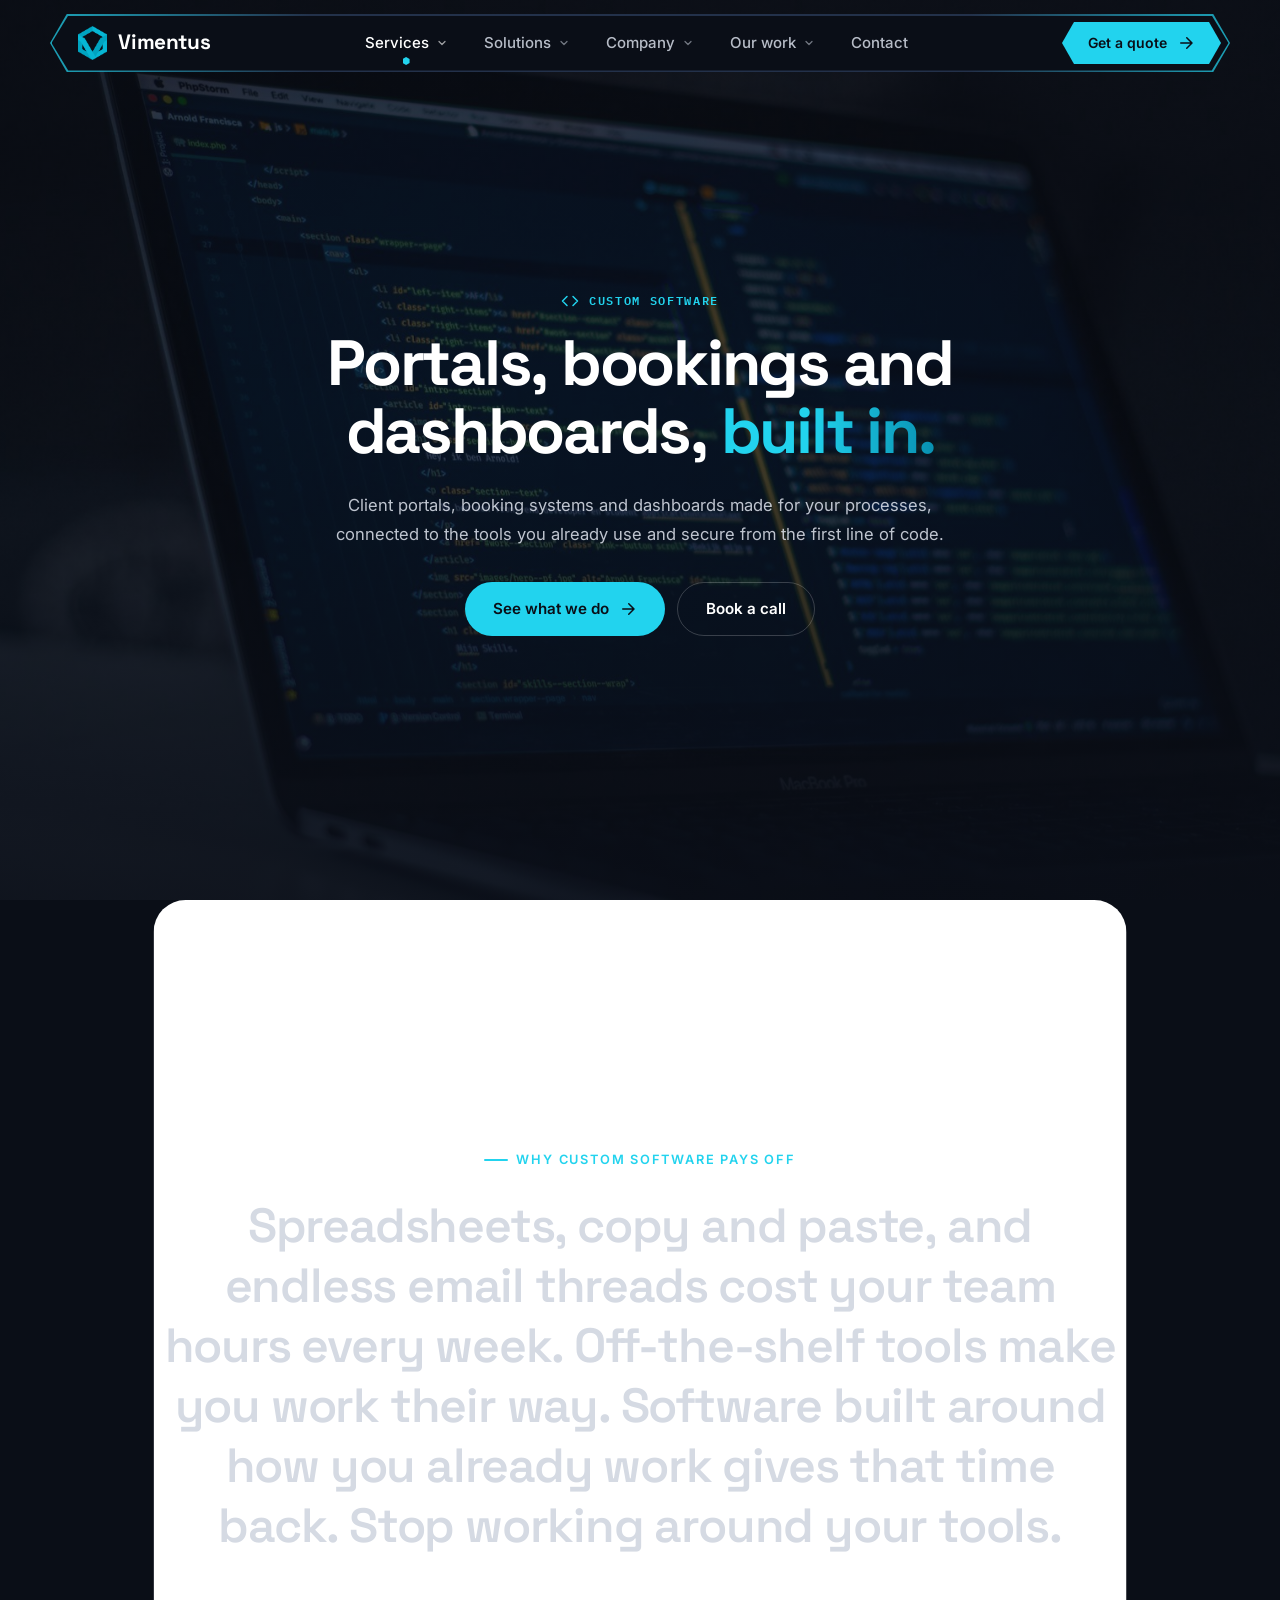
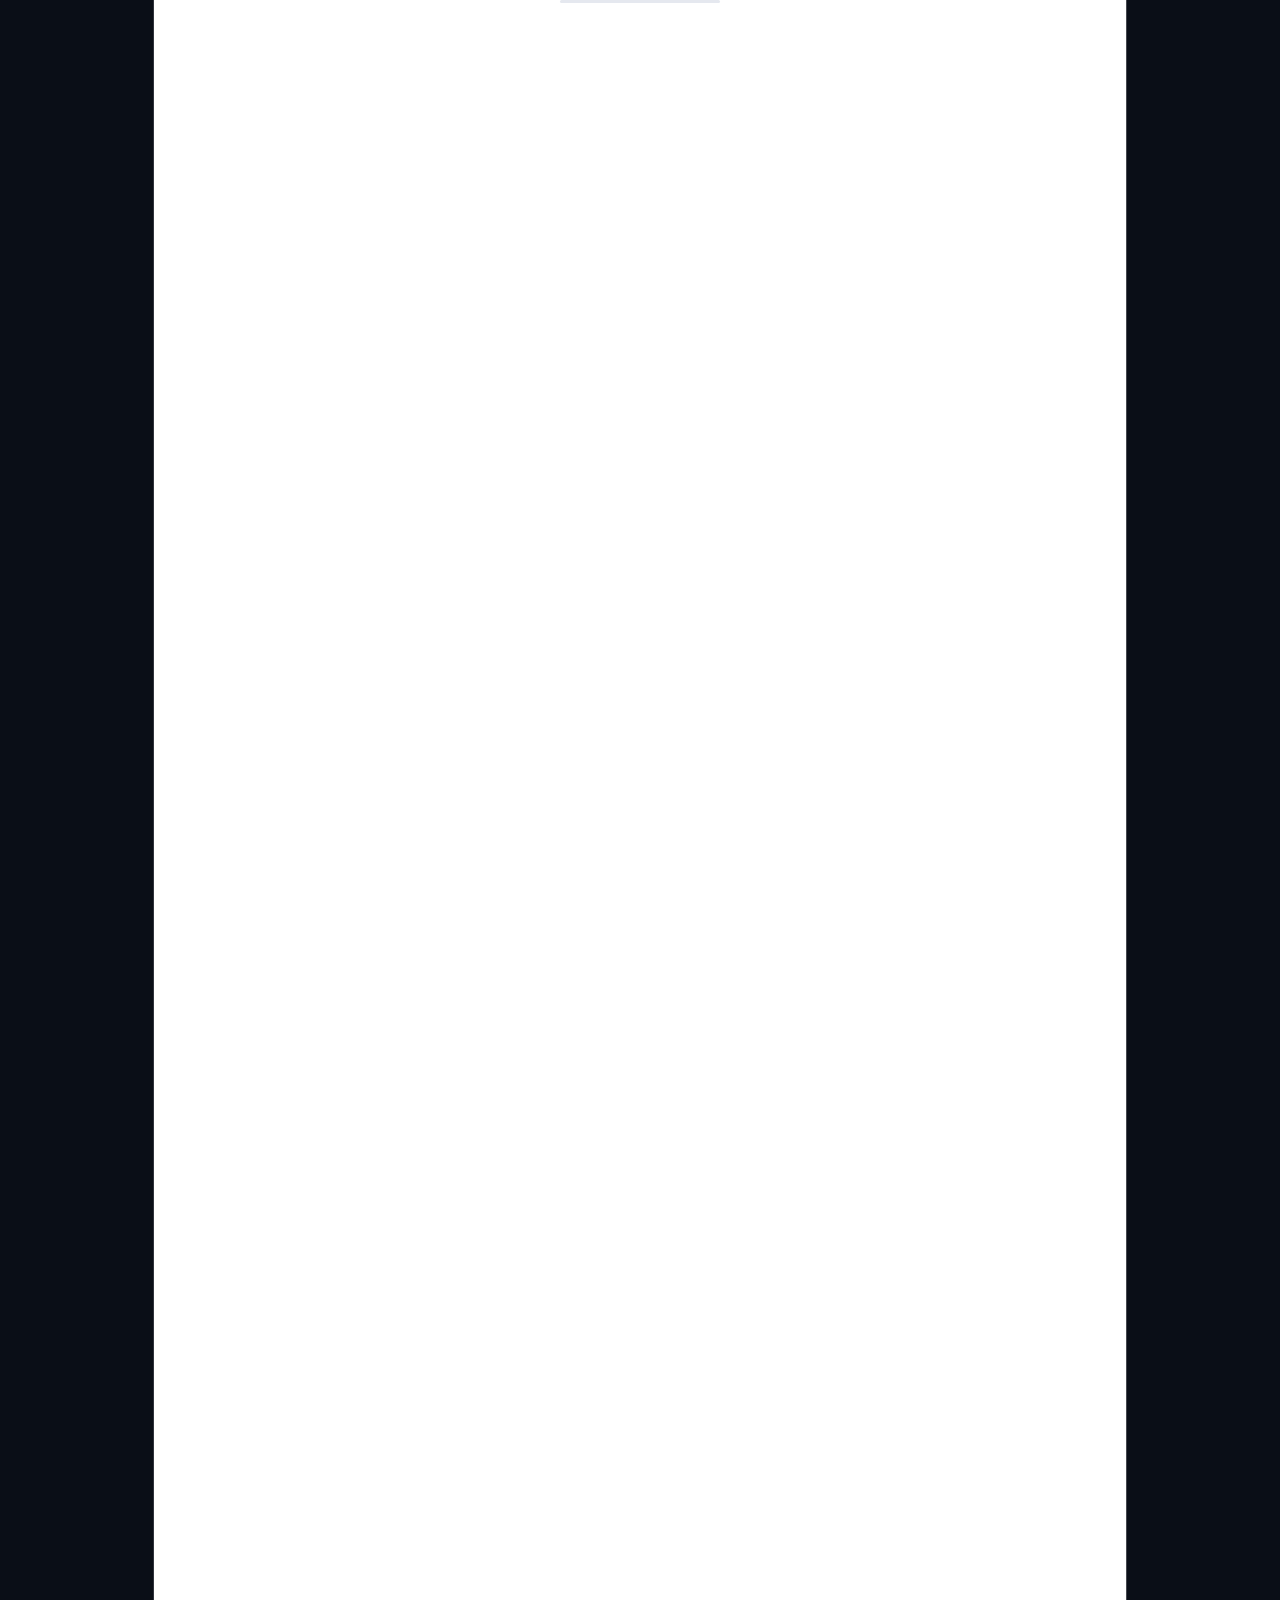
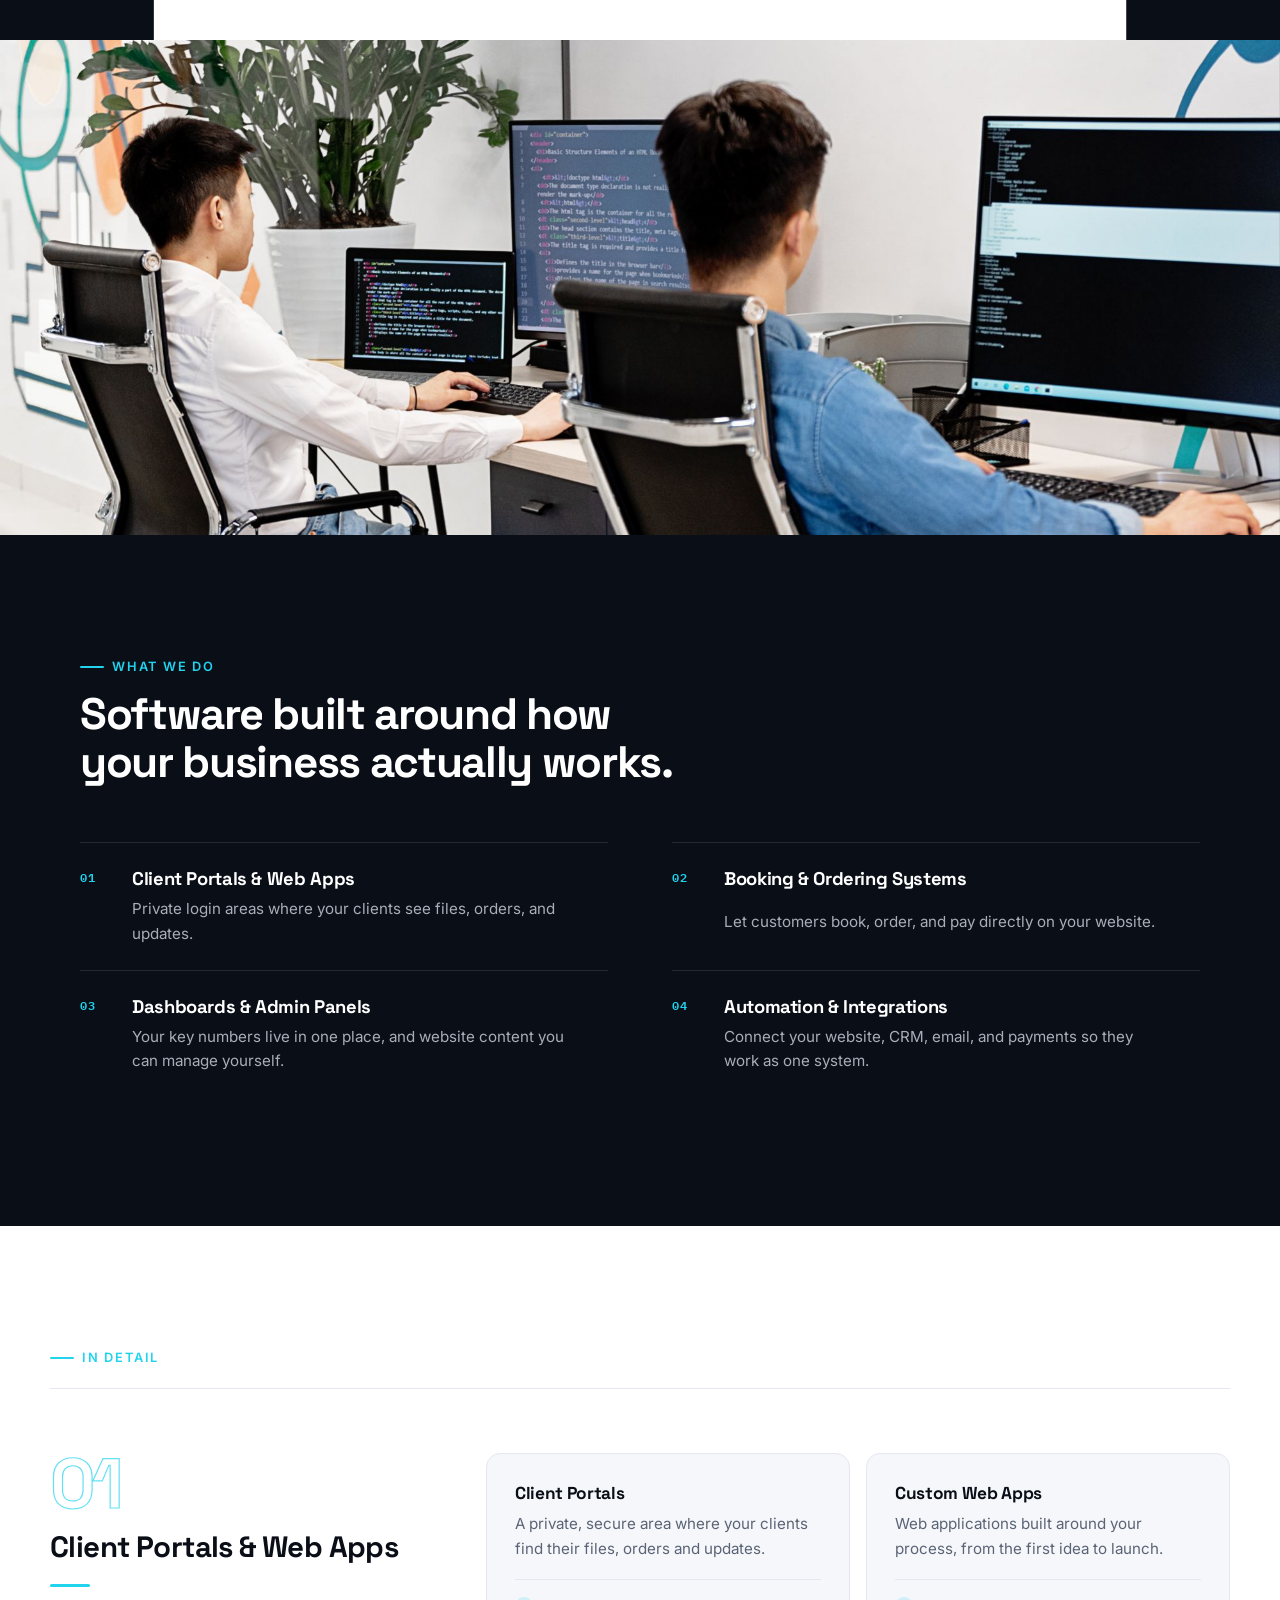
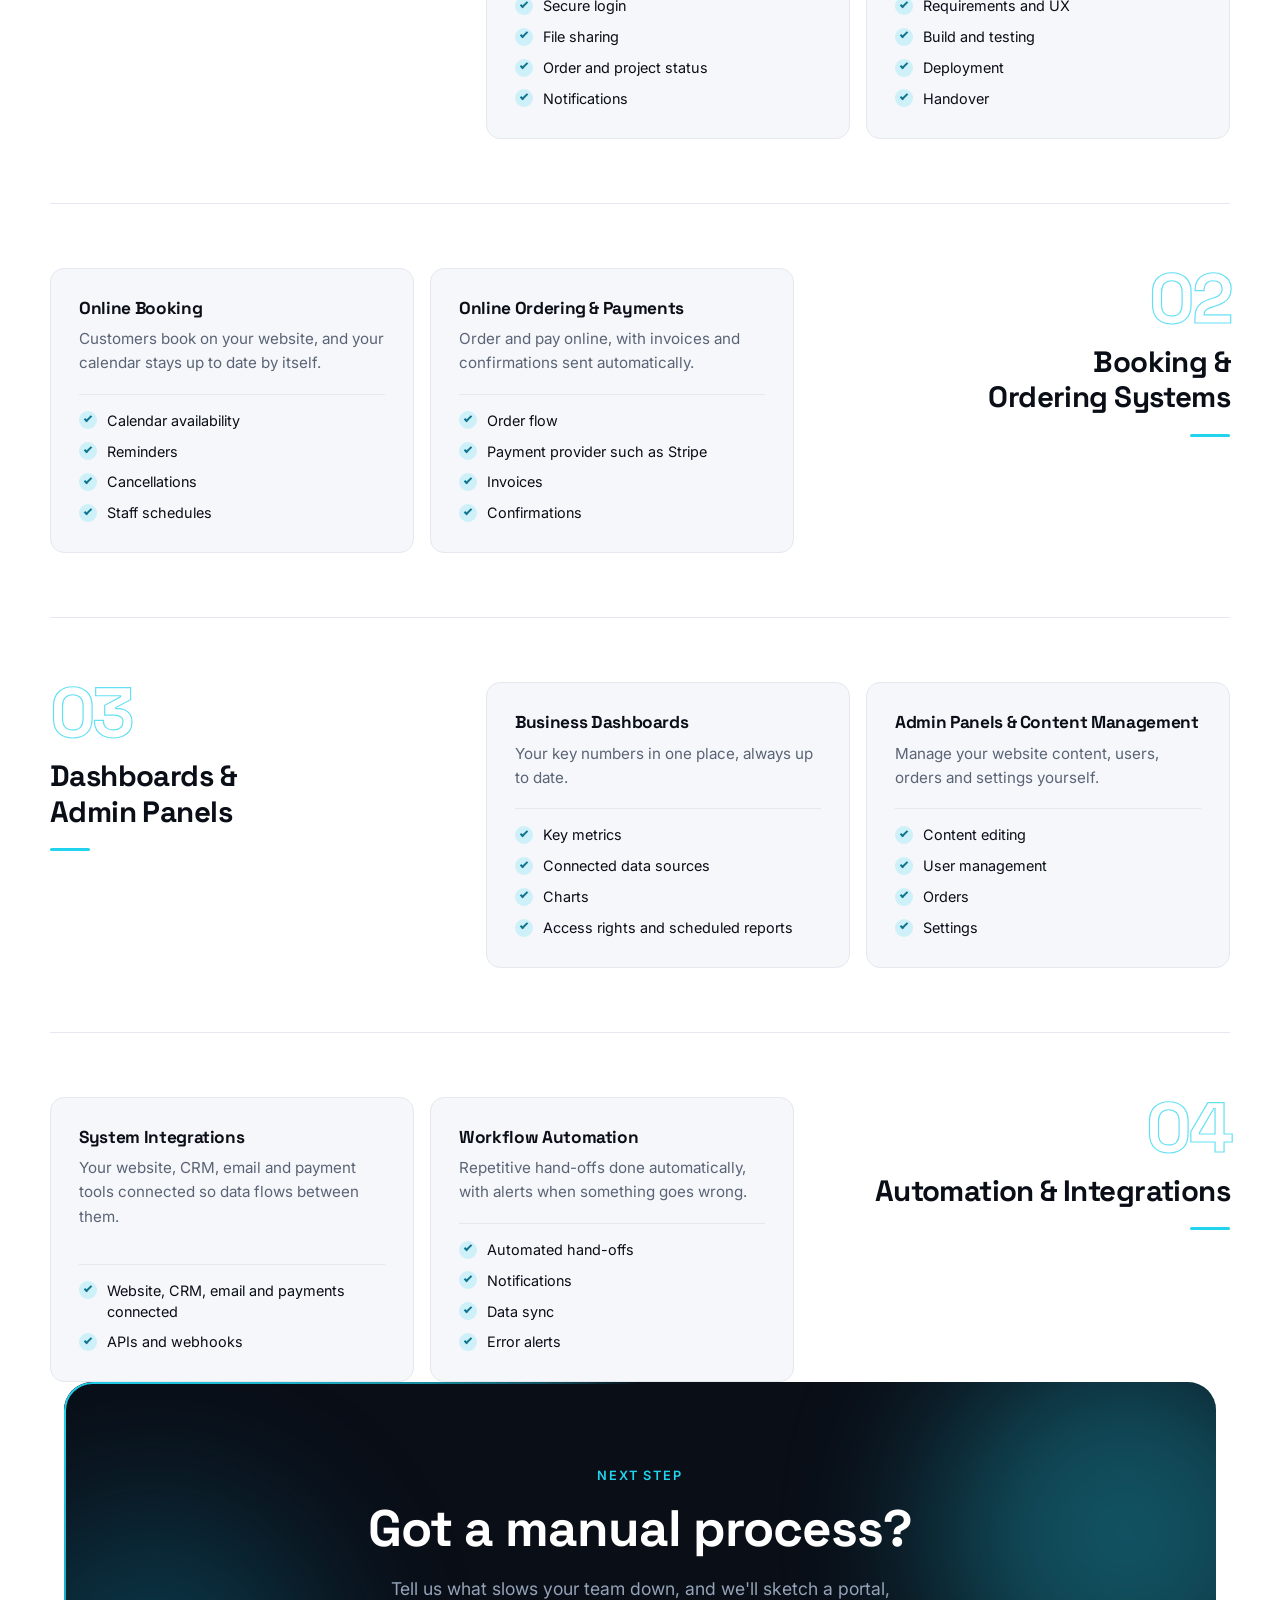
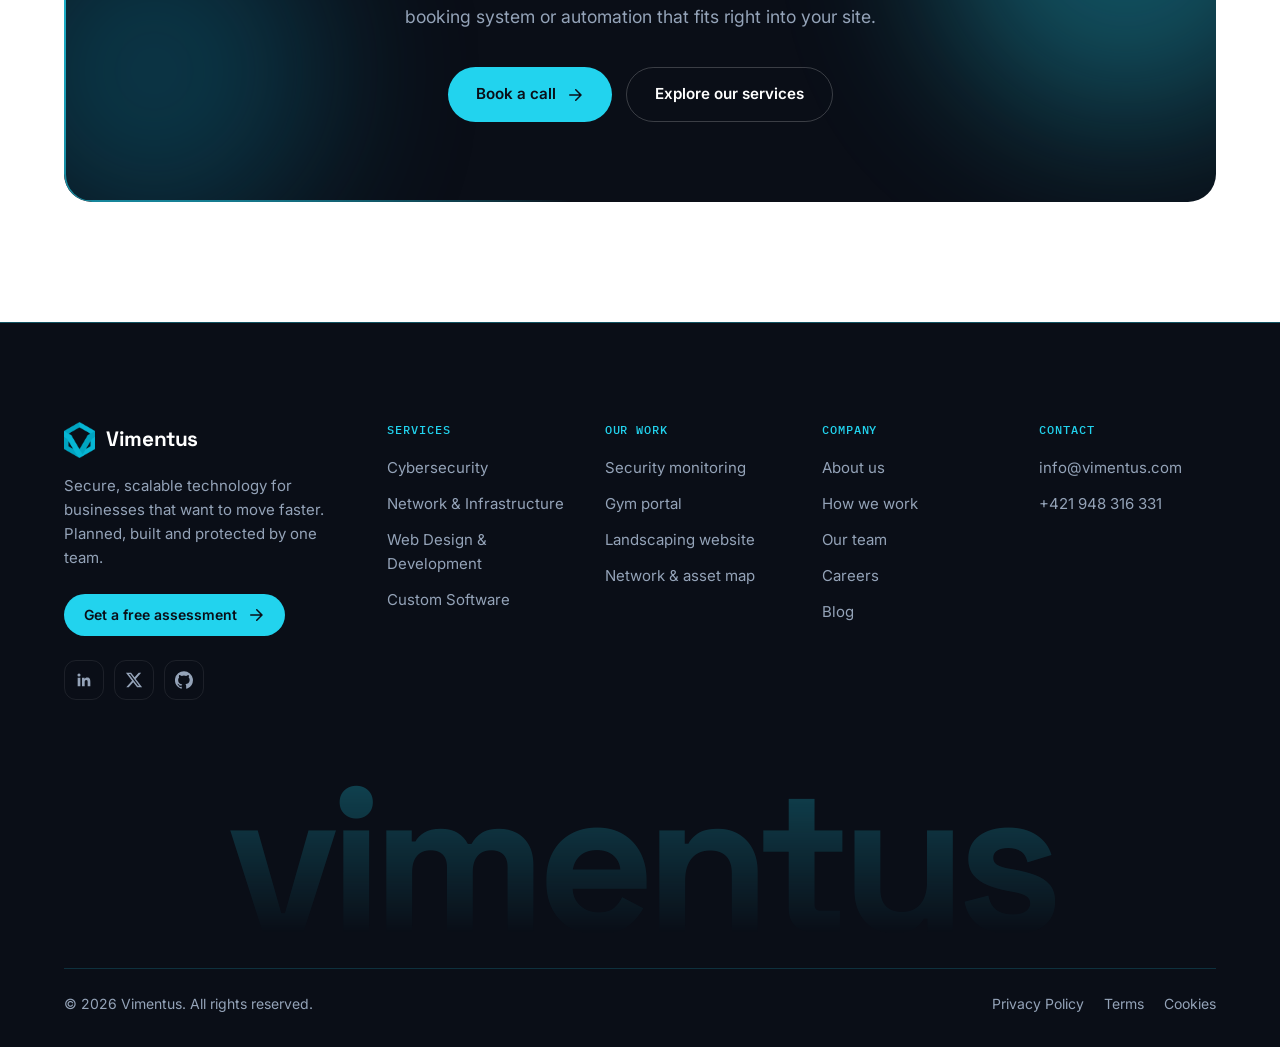
==== commit 1495f3d5: "phone adjustment to scrolling" ====
--- a/services/custom-software.html
+++ b/services/custom-software.html
@@ -3,6 +3,7 @@
 <head>
   <meta charset="UTF-8" />
   <meta name="viewport" content="width=device-width, initial-scale=1.0" />
+  <meta name="theme-color" content="#0a0e17" />
   <title>Custom Software — Vimentus</title>
   <meta name="description" content="Client portals and web apps, booking and ordering systems, dashboards, and automation and integrations." />
 
@@ -62,31 +63,27 @@
           <!-- Services -->
           <li class="nav__item has-mega">
             <button class="nav__link" aria-expanded="false">Services <svg class="chev"><use href="#i-chev"/></svg></button>
-            <div class="mega mega--wide">
-              <div class="mega__grid">
-                <a href="../services/cybersecurity.html" class="mega__link">
-                  <span class="mega__icon"><svg><use href="#i-shield"/></svg></span>
-                  <span><span class="mega__title">Cybersecurity</span><span class="mega__desc">Audits, pentesting, SOC &amp; threat protection.</span></span>
-                </a>
-                <a href="../services/network-infrastructure.html" class="mega__link">
-                  <span class="mega__icon"><svg><use href="#i-network"/></svg></span>
-                  <span><span class="mega__title">Network &amp; Infrastructure</span><span class="mega__desc">Design, deployment and 24/7 monitoring.</span></span>
-                </a>
-                <div class="mega__feature">
-                  <div>
-                    <h4>Free security assessment</h4>
-                    <p>Find out where your business is exposed — in under a week.</p>
-                  </div>
-                  <a href="../contact.html">Book now <svg width="16" height="16"><use href="#i-arrow"/></svg></a>
+            <div class="mega">
+              <div class="mega__in">
+                <div class="mega__cards">
+                  <a href="../services/cybersecurity.html" class="mcard" style="--k:0">
+                    <img data-src="../img/menu/cyber.jpg" alt="" width="800" height="560" decoding="async" />
+                    <span class="mcard__text"><span class="mega__icon"><svg><use href="#i-shield"/></svg></span><span class="mega__title">Cybersecurity</span><span class="mega__desc"><span>Audits, pentesting, SOC &amp; threat protection.</span></span></span>
+                  </a>
+                  <a href="../services/network-infrastructure.html" class="mcard" style="--k:1">
+                    <img data-src="../img/menu/infra.jpg" alt="" width="800" height="560" decoding="async" />
+                    <span class="mcard__text"><span class="mega__icon"><svg><use href="#i-network"/></svg></span><span class="mega__title">Network &amp; Infrastructure</span><span class="mega__desc"><span>Design, deployment and 24/7 monitoring.</span></span></span>
+                  </a>
+                  <a href="../services/web-development.html" class="mcard" style="--k:2">
+                    <img data-src="../img/menu/web.jpg" alt="" width="800" height="560" decoding="async" />
+                    <span class="mcard__text"><span class="mega__icon"><svg><use href="#i-web"/></svg></span><span class="mega__title">Web Design &amp; Development</span><span class="mega__desc"><span>Fast, beautiful sites and web apps.</span></span></span>
+                  </a>
+                  <a href="../services/custom-software.html" class="mcard" style="--k:3">
+                    <img data-src="../img/menu/software.jpg" alt="" width="800" height="560" decoding="async" />
+                    <span class="mcard__text"><span class="mega__icon"><svg><use href="#i-code"/></svg></span><span class="mega__title">Custom Software</span><span class="mega__desc"><span>Tailor-made tools built around your workflow.</span></span></span>
+                  </a>
                 </div>
-                <a href="../services/web-development.html" class="mega__link">
-                  <span class="mega__icon"><svg><use href="#i-web"/></svg></span>
-                  <span><span class="mega__title">Web Design &amp; Development</span><span class="mega__desc">Fast, beautiful sites and web apps.</span></span>
-                </a>
-                <a href="../services/custom-software.html" class="mega__link">
-                  <span class="mega__icon"><svg><use href="#i-code"/></svg></span>
-                  <span><span class="mega__title">Custom Software</span><span class="mega__desc">Tailor-made tools built around your workflow.</span></span>
-                </a>
+                <a href="../contact.html" class="mega__strip" style="--k:4"><span><b>Free security assessment</b><em>Find out where your business is exposed — in under a week.</em></span><span class="mega__go">Book now <svg><use href="#i-arrow"/></svg></span></a>
               </div>
             </div>
           </li>
@@ -94,34 +91,20 @@
           <!-- Solutions -->
           <li class="nav__item has-mega">
             <button class="nav__link" aria-expanded="false">Solutions <svg class="chev"><use href="#i-chev"/></svg></button>
-            <div class="mega">
-              <div class="mega__grid">
-                <p class="mega__heading">By industry</p>
-                <a href="../solutions/finance.html" class="mega__link">
-                  <span class="mega__icon"><svg><use href="#i-bank"/></svg></span>
-                  <span><span class="mega__title">Finance</span><span class="mega__desc">Compliance-ready systems.</span></span>
-                </a>
-                <a href="../solutions/healthcare.html" class="mega__link">
-                  <span class="mega__icon"><svg><use href="#i-heart"/></svg></span>
-                  <span><span class="mega__title">Healthcare</span><span class="mega__desc">Protect patient data.</span></span>
-                </a>
-                <a href="../solutions/ecommerce.html" class="mega__link">
-                  <span class="mega__icon"><svg><use href="#i-cart"/></svg></span>
-                  <span><span class="mega__title">E-commerce</span><span class="mega__desc">Stores that scale.</span></span>
-                </a>
-                <a href="../solutions/enterprise.html" class="mega__link">
-                  <span class="mega__icon"><svg><use href="#i-building"/></svg></span>
-                  <span><span class="mega__title">Enterprise</span><span class="mega__desc">Modernise legacy IT.</span></span>
-                </a>
-                <p class="mega__heading">By need</p>
-                <a href="../solutions/cloud-migration.html" class="mega__link">
-                  <span class="mega__icon"><svg><use href="#i-cloud"/></svg></span>
-                  <span><span class="mega__title">Cloud Migration</span><span class="mega__desc">Move safely to the cloud.</span></span>
-                </a>
-                <a href="../solutions/startups.html" class="mega__link">
-                  <span class="mega__icon"><svg><use href="#i-rocket"/></svg></span>
-                  <span><span class="mega__title">Startups</span><span class="mega__desc">From MVP to launch.</span></span>
-                </a>
+            <div class="mega mega--hexes">
+              <div class="mega__in">
+                <div class="mega__hexes">
+                  <div class="mega__group" role="group" aria-label="By industry" style="--k:0">
+                    <a href="../solutions/finance.html" class="hexlink" style="--k:0"><span class="hexlink__hex"><svg><use href="#i-bank"/></svg></span><span class="mega__title">Finance</span><span class="mega__desc">Compliance-ready systems.</span></a>
+                    <a href="../solutions/healthcare.html" class="hexlink" style="--k:1"><span class="hexlink__hex"><svg><use href="#i-heart"/></svg></span><span class="mega__title">Healthcare</span><span class="mega__desc">Protect patient data.</span></a>
+                    <a href="../solutions/ecommerce.html" class="hexlink" style="--k:2"><span class="hexlink__hex"><svg><use href="#i-cart"/></svg></span><span class="mega__title">E-commerce</span><span class="mega__desc">Stores that scale.</span></a>
+                    <a href="../solutions/enterprise.html" class="hexlink" style="--k:3"><span class="hexlink__hex"><svg><use href="#i-building"/></svg></span><span class="mega__title">Enterprise</span><span class="mega__desc">Modernise legacy IT.</span></a>
+                  </div>
+                  <div class="mega__group" role="group" aria-label="By need" style="--k:4">
+                    <a href="../solutions/cloud-migration.html" class="hexlink" style="--k:4"><span class="hexlink__hex"><svg><use href="#i-cloud"/></svg></span><span class="mega__title">Cloud Migration</span><span class="mega__desc">Move safely to the cloud.</span></a>
+                    <a href="../solutions/startups.html" class="hexlink" style="--k:5"><span class="hexlink__hex"><svg><use href="#i-rocket"/></svg></span><span class="mega__title">Startups</span><span class="mega__desc">From MVP to launch.</span></a>
+                  </div>
+                </div>
               </div>
             </div>
           </li>
@@ -129,24 +112,16 @@
           <!-- Company -->
           <li class="nav__item has-mega">
             <button class="nav__link" aria-expanded="false">Company <svg class="chev"><use href="#i-chev"/></svg></button>
-            <div class="mega">
-              <div class="mega__grid">
-                <a href="../about.html" class="mega__link">
-                  <span class="mega__icon"><svg><use href="#i-info"/></svg></span>
-                  <span><span class="mega__title">About Us</span><span class="mega__desc">Our story and mission.</span></span>
-                </a>
-                <a href="../team.html" class="mega__link">
-                  <span class="mega__icon"><svg><use href="#i-users"/></svg></span>
-                  <span><span class="mega__title">Our Team</span><span class="mega__desc">Meet the experts.</span></span>
-                </a>
-                <a href="../careers.html" class="mega__link">
-                  <span class="mega__icon"><svg><use href="#i-briefcase"/></svg></span>
-                  <span><span class="mega__title">Careers</span><span class="mega__desc">Join us — we're hiring.</span></span>
-                </a>
-                <a href="../blog.html" class="mega__link">
-                  <span class="mega__icon"><svg><use href="#i-book"/></svg></span>
-                  <span><span class="mega__title">Blog &amp; Insights</span><span class="mega__desc">News, guides and research.</span></span>
-                </a>
+            <div class="mega mega--hexes mega--few">
+              <div class="mega__in">
+                <div class="mega__hexes">
+                  <div class="mega__group" role="group" aria-label="Company" style="--k:0">
+                    <a href="../about.html" class="hexlink" style="--k:0"><span class="hexlink__hex"><svg><use href="#i-info"/></svg></span><span class="mega__title">About Us</span><span class="mega__desc">Our story and mission.</span></a>
+                    <a href="../team.html" class="hexlink" style="--k:1"><span class="hexlink__hex"><svg><use href="#i-users"/></svg></span><span class="mega__title">Our Team</span><span class="mega__desc">Meet the experts.</span></a>
+                    <a href="../careers.html" class="hexlink" style="--k:2"><span class="hexlink__hex"><svg><use href="#i-briefcase"/></svg></span><span class="mega__title">Careers</span><span class="mega__desc">Join us — we're hiring.</span></a>
+                    <a href="../blog.html" class="hexlink" style="--k:3"><span class="hexlink__hex"><svg><use href="#i-book"/></svg></span><span class="mega__title">Blog &amp; Insights</span><span class="mega__desc">News, guides and research.</span></a>
+                  </div>
+                </div>
               </div>
             </div>
           </li>
@@ -154,35 +129,36 @@
           <!-- Our work -->
           <li class="nav__item has-mega">
             <button class="nav__link" aria-expanded="false">Our work <svg class="chev"><use href="#i-chev"/></svg></button>
-            <div class="mega mega--wide">
-              <div class="mega__grid">
-                <a href="../work/security-monitoring-wazuh.html" class="mega__link">
-                  <span class="mega__icon"><svg><use href="#i-shield"/></svg></span>
-                  <span><span class="mega__title">Security monitoring with Wazuh</span><span class="mega__desc">Open-source SIEM, EDR and network watch.</span></span>
-                </a>
-                <a href="../work/gym-admin-portal-qr-access.html" class="mega__link">
-                  <span class="mega__icon"><svg><use href="#i-code"/></svg></span>
-                  <span><span class="mega__title">Gym portal with QR access</span><span class="mega__desc">Members get in with a code on their phone.</span></span>
-                </a>
-                <div class="mega__feature">
-                  <div>
-                    <h4>See all our work</h4>
-                    <p>Real projects, planned, built and secured by one team.</p>
-                  </div>
-                  <a href="../index.html#work">View projects <svg width="16" height="16"><use href="#i-arrow"/></svg></a>
+            <div class="mega">
+              <div class="mega__in">
+                <div class="mega__cards">
+                  <a href="../work/security-monitoring-wazuh.html" class="pcard" style="--k:0">
+                    <span class="pcard__shot"><img data-src="../img/menu/work-wazuh.jpg" alt="" width="640" height="400" decoding="async" /></span>
+                    <span class="pcard__text"><span class="mega__icon"><svg><use href="#i-shield"/></svg></span><span class="mega__title">Security monitoring with Wazuh</span><span class="mega__desc">Open-source SIEM, EDR and network watch.</span></span>
+                  </a>
+                  <a href="../work/gym-admin-portal-qr-access.html" class="pcard" style="--k:1">
+                    <span class="pcard__shot"><img data-src="../img/menu/work-gym.jpg" alt="" width="640" height="400" decoding="async" /></span>
+                    <span class="pcard__text"><span class="mega__icon"><svg><use href="#i-code"/></svg></span><span class="mega__title">Gym portal with QR access</span><span class="mega__desc">Members get in with a code on their phone.</span></span>
+                  </a>
+                  <a href="../work/landscaping-company-website.html" class="pcard" style="--k:2">
+                    <span class="pcard__shot"><img data-src="../img/menu/work-garden.jpg" alt="" width="640" height="400" decoding="async" /></span>
+                    <span class="pcard__text"><span class="mega__icon"><svg><use href="#i-web"/></svg></span><span class="mega__title">Landscaping company website</span><span class="mega__desc">3D, parallax and fast on any device.</span></span>
+                  </a>
+                  <a href="../work/segmented-network-asset-map.html" class="pcard" style="--k:3">
+                    <span class="pcard__shot"><img data-src="../img/menu/work-netbox.jpg" alt="" width="640" height="400" decoding="async" /></span>
+                    <span class="pcard__text"><span class="mega__icon"><svg><use href="#i-network"/></svg></span><span class="mega__title">Segmented network &amp; asset map</span><span class="mega__desc">DMZ, protected zones, all in NetBox.</span></span>
+                  </a>
                 </div>
-                <a href="../work/landscaping-company-website.html" class="mega__link">
-                  <span class="mega__icon"><svg><use href="#i-web"/></svg></span>
-                  <span><span class="mega__title">Landscaping company website</span><span class="mega__desc">3D, parallax and fast on any device.</span></span>
-                </a>
-                <a href="../work/segmented-network-asset-map.html" class="mega__link">
-                  <span class="mega__icon"><svg><use href="#i-network"/></svg></span>
-                  <span><span class="mega__title">Segmented network &amp; asset map</span><span class="mega__desc">DMZ, protected zones, all in NetBox.</span></span>
-                </a>
+                <a href="../index.html#work" class="mega__strip" style="--k:4"><span><b>See all our work</b><em>Real projects, planned, built and secured by one team.</em></span><span class="mega__go">View projects <svg><use href="#i-arrow"/></svg></span></a>
               </div>
             </div>
           </li>
           <li class="nav__item"><a href="../contact.html" class="nav__link">Contact</a></li>
+          <!-- phone menu only -->
+          <li class="nav__foot">
+            <a href="../contact.html" class="btn btn--primary">Get a quote <svg><use href="#i-arrow"/></svg></a>
+            <p><a href="mailto:info@vimentus.com">info@vimentus.com</a><a href="tel:+421948316331">+421 948 316 331</a></p>
+          </li>
         </ul>
       </nav>
 
--- a/styles.css
+++ b/styles.css
@@ -50,15 +50,17 @@
 *::before,
 *::after { box-sizing: border-box; margin: 0; padding: 0; }
 
-html { scroll-behavior: smooth; }
+html { scroll-behavior: smooth; background: var(--color-navy); } /* navy: what shows behind the phone's bars and when the page bounces */
 
 body {
   font-family: var(--font-body);
   color: var(--color-text);
-  background: var(--color-white);
+  background: var(--color-navy);
   line-height: 1.6;
   -webkit-font-smoothing: antialiased;
 }
+main { background: var(--color-white); padding-bottom: 120px; } /* the gap above the footer */
+.main--home { padding-bottom: 0; }
 /* Clip anything wider than the screen, on both html and body: phones ignore it on body
    alone and zoom out instead. "clip" (unlike "hidden") keeps the pinned sections working. */
 html, body { overflow-x: hidden; }
@@ -151,168 +153,298 @@
 .btn--sm { padding: 10px 20px; font-size: 0.875rem; }
 
 /* =========================================================
-   NAVBAR (with mega menus)
+   NAVBAR — a floating solid bar in the logo's shape: a hexagon stretched sideways
+   --bar-* = its size; --hx = how far its points reach in (a regular hexagon's angle).
+   script.js ("Navbar") opens the panels (.is-open), slides .nav__glide under the hovered
+   link and marks where you are (.is-here).
    ========================================================= */
+:root { --bar-h: 58px; --bar-top: 14px; --bar-side: 16px; --bar-max: 1180px; }
 .nav {
   position: fixed;
   inset: 0 0 auto 0;
   height: var(--nav-height);
   z-index: 100;
-  background: var(--color-navy); /* solid, always on screen (phones too) */
-  box-shadow: 0 1px 0 var(--color-border-dark);
-  transition: height 0.4s;
-}
-.nav.is-scrolled { height: 66px; }
+  padding: var(--bar-top) var(--bar-side) 0;
+  pointer-events: none; /* only the bar itself, not the air around it */
+}
 .nav__inner {
-  height: 100%;
+  --hx: calc(var(--bar-h) * 0.2887);
+  position: relative;
+  isolation: isolate;
   display: flex;
   align-items: center;
   justify-content: space-between;
-  gap: 24px;
-}
+  gap: 20px;
+  height: var(--bar-h);
+  max-width: var(--bar-max);
+  padding: 0 9px 0 28px;
+  pointer-events: auto;
+}
+.nav__inner::before,
+.nav__inner::after { /* the cyan rim, and the solid navy on top of it */
+  content: "";
+  position: absolute;
+  inset: 0;
+  z-index: -2;
+  clip-path: polygon(var(--hx) 0, calc(100% - var(--hx)) 0, 100% 50%, calc(100% - var(--hx)) 100%, var(--hx) 100%, 0 50%);
+  background: linear-gradient(90deg, rgba(34, 211, 238, 0.75), #23314a 22%, #23314a 78%, rgba(34, 211, 238, 0.75));
+}
+.nav__inner::after { inset: 1.5px; z-index: -1; background: var(--color-navy); }
 
 .logo {
   display: flex;
   align-items: center;
-  gap: 10px;
+  gap: 11px;
   font-family: var(--font-heading);
   font-weight: 700;
-  font-size: 1.35rem;
+  font-size: 1.3rem;
+  letter-spacing: -0.02em;
   color: var(--color-white);
 }
 .logo__mark { /* company logo (img/logo.png, a web-sized copy of "img/Vimentus .png") */
-  width: auto; height: 38px;
+  width: auto; height: 36px;
   flex: none;
 }
 .logo span span { color: var(--color-accent); }
-
-.nav__menu { display: flex; align-items: center; gap: 4px; }
-
-.nav__item { position: relative; }
+.nav .logo__mark { height: 34px; transition: transform 0.6s var(--ease); }
+.nav .logo:hover .logo__mark { transform: rotate(60deg); } /* a sixth of a turn: the hexagon lands on itself */
+
+.nav__menu { display: flex; align-items: center; } /* not positioned: the panels and .nav__glide are placed on the whole bar */
+.nav__item { display: flex; align-items: center; height: var(--bar-h); }
 .nav__link {
+  position: relative;
+  z-index: 1;
   display: flex;
   align-items: center;
-  gap: 6px;
-  padding: 10px 16px;
-  border-radius: 999px;
-  color: rgba(255, 255, 255, 0.78);
-  font-size: 0.95rem;
+  gap: 7px;
+  height: 38px;
+  padding: 0 18px;
+  color: rgba(226, 232, 244, 0.8);
+  font-size: 0.94rem;
   font-weight: 500;
-  transition: color 0.25s, background 0.25s;
+  white-space: nowrap;
+  transition: color 0.25s;
 }
 .nav__link:hover,
-.nav__item:focus-within > .nav__link,
-.nav__item.is-open > .nav__link { color: var(--color-white); background: rgba(255, 255, 255, 0.06); }
-.nav__link .chev { width: 14px; height: 14px; transition: transform 0.3s var(--ease); }
-.nav__item:hover .chev,
-.nav__item.is-open .chev { transform: rotate(180deg); }
-
-/* Mega dropdown */
+.nav__item.is-open > .nav__link { color: var(--color-white); }
+.nav__link .chev { width: 12px; height: 12px; opacity: 0.6; transition: transform 0.35s var(--ease), opacity 0.25s, color 0.25s; }
+.nav__item.is-open .chev { transform: rotate(180deg); opacity: 1; color: var(--color-accent); }
+.nav__link::after { /* where you are: a small hexagon */
+  content: "";
+  position: absolute;
+  left: 50%;
+  bottom: -3px;
+  width: 7px;
+  height: 8px;
+  margin-left: -3.5px;
+  clip-path: polygon(50% 0, 100% 25%, 100% 75%, 50% 100%, 0 75%, 0 25%);
+  background: var(--color-accent);
+  transform: scale(0);
+  transition: transform 0.4s var(--ease);
+}
+.nav__item.is-here > .nav__link { color: var(--color-white); }
+.nav__item.is-here > .nav__link::after { transform: none; }
+.nav__glide { /* slides under the hovered link */
+  position: absolute;
+  left: 0;
+  top: 50%;
+  width: var(--w, 100px);
+  height: 38px;
+  margin-top: -19px;
+  clip-path: polygon(11px 0, calc(100% - 11px) 0, 100% 50%, calc(100% - 11px) 100%, 11px 100%, 0 50%);
+  background: rgba(34, 211, 238, 0.14);
+  transform: translateX(var(--x, 0));
+  opacity: 0;
+  pointer-events: none;
+  transition: opacity 0.25s, transform 0.45s var(--ease), width 0.45s var(--ease);
+}
+.nav__glide.is-on { opacity: 1; }
+
+/* ---------- Dropdowns: all open in the same place, centred under the bar ----------
+   Services = photo panels that widen (like "What we do"), Our work = project screens,
+   Solutions / Company = hexagon tiles. Pictures (img/menu) load when the menu is first used. */
 .mega {
   position: absolute;
-  top: calc(100% + 14px);
+  top: calc(100% + 10px);
   left: 50%;
-  transform: translate(-50%, 10px);
-  min-width: 560px;
-  padding: 24px;
-  border-radius: var(--radius);
-  background: rgba(17, 24, 39, 0.96);
-  backdrop-filter: blur(16px);
-  border: 1px solid var(--color-border-dark);
-  box-shadow: 0 30px 60px -20px rgba(0, 0, 0, 0.6);
+  width: 100%;
+  padding: 14px;
+  border: 1.5px solid transparent; /* the same rim as the bar's */
+  border-radius: 28px;
+  background:
+    linear-gradient(#0b111c, #0b111c) padding-box,
+    linear-gradient(90deg, rgba(34, 211, 238, 0.6), #23314a 22%, #23314a 78%, rgba(34, 211, 238, 0.6)) border-box;
+  box-shadow: 0 40px 80px -24px rgba(0, 0, 0, 0.7);
   opacity: 0;
   visibility: hidden;
-  transition: opacity 0.3s var(--ease), transform 0.3s var(--ease), visibility 0.3s;
-}
-.mega::before { /* hover bridge */
-  content: ""; position: absolute; left: 0; right: 0; top: -16px; height: 16px;
-}
-.nav__item:hover > .mega,
-.nav__item:focus-within > .mega,
+  transform: translate(-50%, -10px);
+  transition: opacity 0.2s ease, transform 0.35s var(--ease), visibility 0s 0.2s;
+}
+.mega--hexes { width: min(1080px, 100%); padding: 30px 26px 28px; }
+.mega--few { width: min(800px, 100%); }
+.mega::before { content: ""; position: absolute; left: 0; right: 0; top: -14px; height: 14px; } /* hover bridge */
 .nav__item.is-open > .mega {
   opacity: 1;
   visibility: visible;
   transform: translate(-50%, 0);
-}
-.mega--wide { min-width: 760px; }
-.mega__grid { display: grid; grid-template-columns: repeat(2, 1fr); gap: 6px; }
-.mega--wide .mega__grid { grid-template-columns: 1fr 1fr 260px; }
-
-.mega__link {
-  display: flex;
-  gap: 14px;
-  padding: 14px;
-  border-radius: var(--radius-sm);
-  transition: background 0.25s;
-}
-.mega__link:hover { background: rgba(255, 255, 255, 0.05); }
+  transition: opacity 0.25s ease, transform 0.5s var(--ease), visibility 0s;
+}
+/* the pieces come in one after another */
+.mega__cards > *, .mega__hexes > * { --in: calc(var(--k, 0) * 45ms); }
+.mega :is(.mcard, .pcard, .hexlink, .mega__strip, .mega__group) { opacity: 0; translate: 0 16px; }
+.nav__item.is-open :is(.mcard, .pcard, .hexlink, .mega__strip, .mega__group) {
+  opacity: 1;
+  translate: 0 0;
+  transition: opacity 0.4s ease calc(60ms + var(--k, 0) * 45ms), translate 0.6s var(--ease) calc(60ms + var(--k, 0) * 45ms), flex-grow 0.6s var(--ease);
+}
+.mega__title { display: block; font-family: var(--font-heading); font-weight: 600; font-size: 1.08rem; line-height: 1.25; letter-spacing: -0.015em; color: var(--color-white); transition: color 0.25s; }
+.mega__desc { display: block; font-size: 0.86rem; line-height: 1.5; color: var(--color-muted-dark); }
 .mega__icon {
-  flex-shrink: 0;
-  width: 40px; height: 40px;
-  border-radius: 10px;
-  display: grid; place-items: center;
-  background: rgba(34, 211, 238, 0.1);
+  flex: none;
+  display: grid;
+  place-items: center;
+  width: 42px;
+  height: 48px;
+  clip-path: polygon(50% 0, 100% 25%, 100% 75%, 50% 100%, 0 75%, 0 25%);
+  background: #0d3440;
   color: var(--color-accent);
-  transition: background 0.25s, color 0.25s;
-}
-.mega__link:hover .mega__icon { background: var(--color-accent); color: var(--color-navy); }
+  transition: background 0.3s, color 0.3s;
+}
 .mega__icon svg { width: 20px; height: 20px; }
-.mega__title { color: var(--color-white); font-weight: 600; font-size: 0.95rem; }
-.mega__desc { color: var(--color-muted-dark); font-size: 0.83rem; line-height: 1.45; margin-top: 2px; }
-
-.mega__feature {
-  grid-row: span 2;
-  padding: 22px;
-  border-radius: var(--radius-sm);
-  background: var(--gradient-brand);
-  color: var(--color-navy);
-  display: flex;
-  flex-direction: column;
-  justify-content: space-between;
-  gap: 16px;
-}
-.mega__feature h4 { font-size: 1.15rem; }
-.mega__feature p { font-size: 0.85rem; opacity: 0.85; }
-.mega__feature a { font-weight: 600; font-size: 0.9rem; display: inline-flex; gap: 6px; align-items: center; }
-
-.mega__heading {
-  grid-column: 1 / -1;
-  font-size: 0.72rem;
-  letter-spacing: 0.14em;
-  text-transform: uppercase;
-  color: var(--color-muted-dark);
-  padding: 0 14px 6px;
-}
+
+/* Services: photo panels; the hovered one (the first, to begin with) widens */
+.mega__cards { display: flex; gap: 10px; }
+.mcard {
+  position: relative;
+  isolation: isolate;
+  flex: 1 1 0;
+  min-width: 0;
+  height: 300px;
+  overflow: hidden;
+  border-radius: 18px;
+  background: var(--color-navy-2);
+}
+.mcard img, .pcard img { display: block; max-width: none; opacity: 0; transition: opacity 0.5s ease, transform 1.2s var(--ease), filter 0.6s ease; }
+.mcard img.is-loaded, .pcard img.is-loaded { opacity: 1; }
+.mcard img { position: absolute; left: 50%; top: 0; z-index: -2; width: 480px; height: 100%; margin-left: -240px; object-fit: cover; filter: grayscale(0.75) brightness(0.75); transform: scale(1.1); }
+.mcard::after { content: ""; position: absolute; inset: 0; z-index: -1; background: linear-gradient(0deg, rgba(10, 14, 23, 0.94) 4%, rgba(10, 14, 23, 0.55) 40%, rgba(10, 14, 23, 0) 74%); }
+.mcard__text { position: absolute; left: 20px; right: 20px; bottom: 20px; display: grid; grid-template-columns: minmax(0, 1fr); gap: 12px; }
+.mcard .mega__desc { display: grid; grid-template-rows: 0fr; grid-template-columns: minmax(0, 1fr); margin-top: -12px; overflow: hidden; color: rgba(230, 235, 245, 0.8); opacity: 0; transition: grid-template-rows 0.5s var(--ease), margin-top 0.5s var(--ease), opacity 0.3s ease; }
+.mcard .mega__desc > span { min-height: 0; width: 300px; overflow: hidden; }
+.mcard:is(:hover, :focus-visible),
+.mega__cards:not(:has(.mcard:is(:hover, :focus-visible))) .mcard:first-child { flex-grow: 1.75; }
+.mcard:is(:hover, :focus-visible) img,
+.mega__cards:not(:has(.mcard:is(:hover, :focus-visible))) .mcard:first-child img { filter: none; transform: none; }
+.mcard:is(:hover, :focus-visible) .mega__icon,
+.mega__cards:not(:has(.mcard:is(:hover, :focus-visible))) .mcard:first-child .mega__icon { background: var(--color-accent); color: var(--color-navy); }
+.mcard:is(:hover, :focus-visible) .mega__desc,
+.mega__cards:not(:has(.mcard:is(:hover, :focus-visible))) .mcard:first-child .mega__desc { grid-template-rows: 1fr; margin-top: -6px; opacity: 1; transition-delay: 0s, 0s, 0.15s; }
+
+/* Our work: the project's screen, its name under it */
+.pcard { flex: 1 1 0; min-width: 0; padding: 8px 8px 16px; border-radius: 18px; background: #111a29; }
+.pcard__shot { position: relative; display: block; aspect-ratio: 16 / 10; overflow: hidden; border-radius: 12px; background: var(--color-navy); }
+.pcard img { width: 100%; height: 100%; object-fit: cover; object-position: 0 0; transform-origin: 0 0; }
+.pcard:is(:hover, :focus-visible) img { transform: scale(1.07); }
+.pcard__shot::after { content: ""; position: absolute; inset: 0; border-radius: 12px; box-shadow: inset 0 0 0 2px var(--color-accent); opacity: 0; transition: opacity 0.3s; }
+.pcard:is(:hover, :focus-visible) .pcard__shot::after { opacity: 1; }
+.pcard__text { display: grid; gap: 5px; padding: 15px 10px 0; }
+.pcard .mega__icon { display: none; }
+.pcard:is(:hover, :focus-visible) .mega__title, .hexlink:is(:hover, :focus-visible) .mega__title { color: var(--color-accent); }
+
+/* Solutions, Company: hexagon tiles */
+.mega__hexes { display: flex; justify-content: center; }
+.mega__group { display: flex; }
+.mega__group + .mega__group { position: relative; margin-left: 24px; padding-left: 24px; }
+.mega__group + .mega__group::before { content: ""; position: absolute; left: 0; top: 6px; bottom: 6px; width: 1px; background: #23314a; }
+.hexlink { display: grid; justify-items: center; align-content: start; width: 162px; padding: 0 8px; text-align: center; }
+.hexlink__hex {
+  position: relative;
+  isolation: isolate;
+  display: grid;
+  place-items: center;
+  width: 104px;
+  height: 120px;
+  margin-bottom: 18px;
+  color: var(--color-accent);
+  transition: color 0.3s, transform 0.5s var(--ease);
+}
+.hexlink__hex::before, .hexlink__hex::after { content: ""; position: absolute; inset: 0; z-index: -2; clip-path: polygon(50% 0, 100% 25%, 100% 75%, 50% 100%, 0 75%, 0 25%); background: #1d4c5c; transition: background 0.3s, transform 0.4s var(--ease); }
+.hexlink__hex::after { inset: 1.5px; z-index: -1; background: #0c1c28; }
+.hexlink__hex svg { width: 36px; height: 36px; stroke-width: 1.6; }
+.hexlink:is(:hover, :focus-visible) .hexlink__hex { color: var(--color-navy); transform: translateY(-5px); }
+.hexlink:is(:hover, :focus-visible) .hexlink__hex::before { background: var(--color-accent); transform: scale(1.1); }
+.hexlink:is(:hover, :focus-visible) .hexlink__hex::after { background: var(--color-accent); }
+.hexlink .mega__desc { margin-top: 5px; }
+
+/* the line under the cards */
+.mega__strip { display: flex; align-items: center; justify-content: space-between; gap: 24px; margin-top: 10px; padding: 15px 16px 15px 22px; border-radius: 18px; background: #111a29; transition: background 0.3s; }
+.mega__strip b { font-family: var(--font-heading); font-weight: 600; font-size: 1.02rem; color: var(--color-white); margin-right: 14px; }
+.mega__strip em { font-style: normal; font-size: 0.88rem; color: var(--color-muted-dark); }
+.mega__go { flex: none; display: inline-flex; align-items: center; gap: 9px; height: 38px; padding: 0 22px; font-weight: 600; font-size: 0.88rem; color: var(--color-accent); background: rgba(34, 211, 238, 0.14); clip-path: polygon(11px 0, calc(100% - 11px) 0, 100% 50%, calc(100% - 11px) 100%, 11px 100%, 0 50%); transition: background 0.3s, color 0.3s; }
+.mega__go svg { width: 16px; height: 16px; }
+.mega__strip:is(:hover, :focus-visible) .mega__go { background: var(--color-accent); color: var(--color-navy); }
+.mega a { -webkit-tap-highlight-color: transparent; }
 
 .nav__actions { display: flex; align-items: center; gap: 12px; }
+.nav__actions .btn { /* the bar's right end: the same hexagon, in cyan */
+  isolation: isolate;
+  height: calc(var(--bar-h) - 16px);
+  padding: 0 26px;
+  border-radius: 0;
+  background: none;
+  white-space: nowrap;
+}
+.nav__actions .btn::before { /* the shape is its own layer: clipping the button itself got lost next to an open panel */
+  content: "";
+  position: absolute;
+  inset: 0;
+  z-index: -1;
+  clip-path: polygon(12px 0, calc(100% - 12px) 0, 100% 50%, calc(100% - 12px) 100%, 12px 100%, 0 50%);
+  background: var(--color-accent);
+  transition: background 0.3s;
+}
+.nav__actions .btn:hover, .nav__actions .btn:focus-visible { transform: none; box-shadow: none; }
+.nav__actions .btn:hover::before, .nav__actions .btn:focus-visible::before { background: #8be9f8; }
+.nav__foot { display: none; }
 
 .nav__toggle {
   display: none;
-  width: 44px; height: 44px;
-  border-radius: 12px;
-  border: 1px solid var(--color-border-dark);
   position: relative;
+  width: 48px;
+  height: 42px;
+  clip-path: polygon(25% 0, 75% 0, 100% 50%, 75% 100%, 25% 100%, 0 50%);
+  background: rgba(34, 211, 238, 0.16);
+  transition: background 0.3s;
+  -webkit-tap-highlight-color: transparent;
 }
 .nav__toggle span {
-  position: absolute; left: 12px; right: 12px; height: 2px;
-  background: var(--color-white);
+  position: absolute; left: 15px; right: 15px; height: 2px;
+  background: var(--color-accent);
   border-radius: 2px;
-  transition: transform 0.35s var(--ease), opacity 0.2s;
-}
-.nav__toggle span:nth-child(1) { top: 15px; }
-.nav__toggle span:nth-child(2) { top: 21px; }
-.nav__toggle span:nth-child(3) { top: 27px; }
+  transition: transform 0.35s var(--ease), opacity 0.2s, background 0.3s;
+}
+.nav__toggle span:nth-child(1) { top: 14px; }
+.nav__toggle span:nth-child(2) { top: 20px; right: 20px; }
+.nav__toggle span:nth-child(3) { top: 26px; }
+.nav.is-menu-open .nav__toggle { background: var(--color-accent); }
+.nav.is-menu-open .nav__toggle span { background: var(--color-navy); }
 .nav.is-menu-open .nav__toggle span:nth-child(1) { transform: translateY(6px) rotate(45deg); }
 .nav.is-menu-open .nav__toggle span:nth-child(2) { opacity: 0; }
 .nav.is-menu-open .nav__toggle span:nth-child(3) { transform: translateY(-6px) rotate(-45deg); }
-
-/* Scroll progress bar */
+.menu-open { overflow: hidden; } /* on html: the page behind the phone menu stays put */
+
+/* Scroll progress: runs along the bar's bottom edge, between its two corners */
 .scroll-progress {
-  position: fixed; top: 0; left: 0; height: 3px; width: 100%;
+  position: fixed;
+  left: calc(max(var(--bar-side), 50% - var(--bar-max) / 2) + var(--bar-h) * 0.2887);
+  right: calc(max(var(--bar-side), 50% - var(--bar-max) / 2) + var(--bar-h) * 0.2887);
+  top: calc(var(--bar-top) + var(--bar-h) - 2px);
+  height: 2px;
   background: var(--gradient-brand);
   transform-origin: 0 50%;
   transform: scaleX(0);
   z-index: 101;
+  pointer-events: none;
 }
 
 /* =========================================================
@@ -428,7 +560,7 @@
    ========================================================= */
 .open__rim { display: none; }
 .open:not(.is-cropping) .open__scene { clip-path: none; }
-.open.is-animated { position: relative; z-index: 3; height: 230vh; pointer-events: none; } /* the screen + 1.3 */
+.open.is-animated { position: relative; z-index: 3; height: 270vh; pointer-events: none; } /* the screen + 1.7 */
 .open.is-animated .open__stage { position: sticky; top: 0; height: 100vh; overflow: hidden; pointer-events: auto; }
 .open.is-animated .open__scene {
   display: flex;
@@ -623,7 +755,7 @@
    hexagon the hero closed into), then they slide apart and open into the panels */
 .svc--opens { margin-top: -150vh; }
 .svc--opens:not(.is-in) .svc__stage { visibility: hidden; }
-.svc--opens .svc__anchor { top: 115vh; }
+.svc--opens .svc__anchor { top: 155vh; }
 .svc__head {
   display: grid;
   grid-template-columns: minmax(0, 1.2fr) minmax(0, 1fr);
@@ -781,8 +913,8 @@
 .svc__progress i { display: block; height: 100%; background: var(--color-accent); transform-origin: left; transform: scaleX(var(--f)); }
 
 /* ---------- Pinned + expanding (script.js adds .is-animated) ---------- */
-.svc.is-animated { height: calc((var(--n) + 0.6) * 100vh + 130vh); } /* panels + 1.3 screens for the exit into the iris */
-.svc.svc--opens { height: calc((var(--n) + 0.6) * 100vh + 240vh); } /* + 1.1 for the entrance */
+.svc.is-animated { height: calc((var(--n) + 0.6) * 100vh + 180vh); } /* panels + 1.8 screens for the exit into the iris */
+.svc.svc--opens { height: calc((var(--n) + 0.6) * 100vh + 330vh); } /* + 1.5 for the entrance */
 .svc.is-animated .svc__stage {
   position: sticky;
   top: 0;
@@ -1197,7 +1329,7 @@
   background: transparent;  /* the stage carries the background, so the statement isn't covered early */
 }
 .section.about--handoff::before { display: none; } /* dots move onto the stage */
-.section.about--handoff::after { content: ""; display: block; height: 595vh; } /* hand-off (~1) + morph into How we work (~1) + the four steps (~2.1) + the glow (~0.85) + Our work opening over it (1) */
+.section.about--handoff::after { content: ""; display: block; height: 675vh; } /* hand-off (~1) + morph into How we work (~1) + the four steps (~2.1) + the glow (~0.85) + Our work opening over it (1) */
 .about--handoff .about__stage {
   position: sticky;
   top: 0;
@@ -1585,7 +1717,7 @@
 /* pulled up over "How we work", which stays pinned a screen longer underneath while the
    camera flies through its logo. Nothing here shows (or catches clicks) before that. */
 .works.is-animated { z-index: 3; margin-top: -200vh; background: none; pointer-events: none; }
-.works.is-animated .works__anchor { top: 205vh; } /* links land on the first project */
+.works.is-animated .works__anchor { top: 255vh; } /* links land on the first project */
 .works.is-animated .works__stage {
   position: sticky;
   top: 0;
@@ -1819,7 +1951,6 @@
 .footer {
   position: relative;
   overflow: hidden;
-  margin-top: 120px;
   padding: clamp(64px, 9vw, 100px) 0 32px;
   background: var(--color-navy);
   color: var(--color-muted-dark);
@@ -1930,47 +2061,115 @@
    ========================================================= */
 @media (max-width: 1080px) {
   .nav__toggle { display: block; }
-  .nav__actions .btn { display: none; }
+  .nav__actions .btn, .nav__glide { display: none; }
+  /* the menu: a full navy screen behind the bar */
   .nav__menu {
     position: fixed;
-    top: 0; right: 0; bottom: 0;
-    width: min(400px, 100%);
-    flex-direction: column;
-    align-items: stretch;
-    gap: 0;
-    padding: calc(var(--nav-height) + 10px) 20px 30px;
-    background: var(--color-navy);
-    border-left: 1px solid var(--color-border-dark);
+    inset: 0;
+    z-index: -3;
+    display: block;
+    padding: calc(var(--bar-top) + var(--bar-h) + 22px) clamp(24px, 7vw, 64px) calc(28px + env(safe-area-inset-bottom));
+    background:
+      url("data:image/svg+xml,%3Csvg xmlns='http://www.w3.org/2000/svg' viewBox='-100 -100 200 200' fill='none' stroke='%2322d3ee'%3E%3Cpath d='M0-98 84.9-49V49L0 98-84.9 49V-49z' stroke-width='.5' stroke-opacity='.28'/%3E%3Cpath d='M0-70 60.6-35V35L0 70-60.6 35V-35z' stroke-width='.6' stroke-opacity='.18'/%3E%3C/svg%3E") calc(100% + 150px) calc(100% + 90px) / 420px no-repeat,
+      var(--color-navy);
     overflow-y: auto;
-    transform: translateX(100%);
-    visibility: hidden; /* closed: fully hidden, so the off-screen panel can't widen the page */
-    transition: transform 0.5s var(--ease), visibility 0s linear 0.5s;
-    z-index: -1;
+    overscroll-behavior: contain;
+    opacity: 0;
+    visibility: hidden; /* closed: fully hidden */
+    transition: opacity 0.3s ease, visibility 0s 0.3s;
   }
-  .nav.is-menu-open .nav__menu { transform: none; visibility: visible; transition: transform 0.5s var(--ease), visibility 0s; }
-  .nav__link { justify-content: space-between; padding: 16px; border-radius: 12px; }
-  .mega,
-  .mega--wide {
+  .nav.is-menu-open .nav__menu { opacity: 1; visibility: visible; transition: opacity 0.3s ease, visibility 0s; }
+  .nav__item { display: block; height: auto; border-bottom: 1px solid var(--color-border-dark); }
+  .nav__item, .nav__foot { opacity: 0; transform: translateY(18px); }
+  .nav.is-menu-open :is(.nav__item, .nav__foot) { opacity: 1; transform: none; transition: opacity 0.45s ease, transform 0.6s var(--ease); transition-delay: calc(var(--i, 0) * 50ms + 60ms); }
+  .nav__item:nth-child(2) { --i: 1; } .nav__item:nth-child(3) { --i: 2; } .nav__item:nth-child(4) { --i: 3; } .nav__item:nth-child(5) { --i: 4; } .nav__foot { --i: 5; }
+  .nav__link {
+    justify-content: space-between;
+    width: 100%;
+    height: auto;
+    min-height: 66px;
+    padding: 0;
+    font-family: var(--font-heading);
+    font-size: 1.5rem;
+    font-weight: 600;
+    letter-spacing: -0.02em;
+    color: var(--color-white);
+    -webkit-tap-highlight-color: transparent;
+  }
+  .nav__link::after { display: none; }
+  .nav__item.is-here > .nav__link, .nav__item.is-open > .nav__link { color: var(--color-accent); }
+  .nav__link .chev { width: 32px; height: 36px; padding: 11px 9px; clip-path: polygon(50% 0, 100% 25%, 100% 75%, 50% 100%, 0 75%, 0 25%); background: rgba(34, 211, 238, 0.14); color: var(--color-accent); opacity: 1; }
+  .mega, .mega--hexes, .mega--few { /* opens in place */
     position: static;
-    min-width: 0;
+    display: grid;
+    grid-template-rows: 0fr;
+    width: auto;
+    padding: 0;
+    border: 0;
+    border-radius: 0;
+    background: none;
+    box-shadow: none;
     transform: none;
-    padding: 0 0 0 8px;
-    background: transparent;
-    border: 0;
-    box-shadow: none;
-    display: none;
-    opacity: 1;
-    visibility: visible;
+    opacity: 0;
+    transition: grid-template-rows 0.5s var(--ease), opacity 0.25s ease, visibility 0s 0.5s;
   }
-  .nav__item:hover > .mega { transform: none; }
-  .nav__item.is-open > .mega { display: block; transform: none; }
-  .mega__grid,
-  .mega--wide .mega__grid { grid-template-columns: 1fr; }
-  .mega__feature { display: none; }
-  .nav__item:hover .chev { transform: none; }
-  .nav__item.is-open .chev { transform: rotate(180deg); }
+  .mega::before { display: none; }
+  .nav__item.is-open > .mega { grid-template-rows: 1fr; transform: none; transition: grid-template-rows 0.5s var(--ease), opacity 0.3s ease, visibility 0s; }
+  .mega__in { min-height: 0; overflow: hidden; }
+  .mega__in::after { content: ""; display: block; height: 24px; }
+  /* photo cards, two by two */
+  .mega__cards { display: grid; grid-template-columns: repeat(2, minmax(0, 1fr)); gap: 10px; padding-top: 4px; }
+  .mcard { height: auto; aspect-ratio: 1 / 1.06; }
+  .mcard img, .mega__cards .mcard:first-child img { left: 0; width: 100%; margin: 0; filter: none; transform: none; }
+  .mcard__text { left: 14px; right: 12px; bottom: 14px; gap: 10px; }
+  .mcard .mega__desc, .pcard .mega__desc { display: none; }
+  .mega__cards .mega__icon { width: 36px; height: 41px; background: var(--color-accent); color: var(--color-navy); }
+  .mega__icon svg { width: 17px; height: 17px; }
+  .pcard { padding: 6px 6px 14px; }
+  .pcard__text { padding: 12px 8px 0; }
+  .pcard .mega__title { font-size: 0.95rem; }
+  .mega__title { font-size: 1rem; }
+  :is(.mcard, .pcard):active { transform: scale(0.97); }
+  .mega__strip { padding: 14px 14px 14px 18px; gap: 14px; }
+  .mega__strip b { display: block; margin: 0; font-size: 0.98rem; }
+  .mega__strip em { display: block; margin-top: 2px; font-size: 0.82rem; line-height: 1.4; }
+  .mega__go { height: 36px; padding: 0 18px; white-space: nowrap; }
+  .mega__go svg { display: none; }
+  /* hexagon tiles, in one honeycomb row after another */
+  .mega__hexes { display: grid; grid-template-columns: repeat(3, minmax(0, 1fr)); gap: 20px 6px; padding: 8px 0 4px; }
+  .mega__group { display: contents; }
+  .hexlink { width: auto; padding: 0; }
+  .hexlink__hex { width: 78px; height: 90px; margin-bottom: 10px; }
+  .hexlink__hex svg { width: 28px; height: 28px; }
+  .hexlink .mega__title { font-size: 0.9rem; }
+  .hexlink .mega__desc { display: none; }
+  .hexlink:active .hexlink__hex::after { background: #0d3440; }
+  .mega--few .mega__hexes { grid-template-columns: repeat(4, minmax(0, 1fr)); }
+  .mega--few .hexlink__hex { width: min(66px, 100%); height: auto; aspect-ratio: 66 / 76; }
+  .mega--few .hexlink__hex svg { width: 24px; height: 24px; }
+  .nav__foot { display: grid; gap: 18px; padding-top: 28px; }
+  .nav__foot .btn { justify-content: center; padding: 16px 28px; font-size: 1rem; }
+  .nav__foot p { display: flex; flex-wrap: wrap; justify-content: center; gap: 6px 22px; font-size: 0.92rem; color: var(--color-muted-dark); }
+  .menu-open .scroll-progress { opacity: 0; }
 
   .about__inner { grid-template-columns: 1fr; }
+}
+@media (min-width: 600px) and (max-width: 1080px) { /* tablets, sideways phones: one row */
+  .mega__cards { grid-template-columns: repeat(4, minmax(0, 1fr)); }
+  .mega__hexes { grid-template-columns: repeat(6, minmax(0, 1fr)); }
+}
+@media (max-width: 680px) {
+  :root { --bar-h: 54px; --bar-top: 10px; --bar-side: 10px; }
+  .nav__inner { padding: 0 7px 0 24px; }
+  .nav .logo__mark { height: 31px; }
+  .nav .logo { font-size: 1.22rem; }
+}
+@media (max-width: 1080px) and (max-height: 480px) {
+  :root { --bar-h: 48px; --bar-top: 8px; }
+  .nav__toggle { height: 36px; width: 42px; }
+  .nav__toggle span { left: 13px; right: 13px; }
+  .nav__toggle span:nth-child(1) { top: 11px; } .nav__toggle span:nth-child(2) { top: 17px; right: 17px; } .nav__toggle span:nth-child(3) { top: 23px; }
+  .nav .logo__mark { height: 28px; }
 }
 
 @media (max-width: 680px) {
@@ -2240,7 +2439,8 @@
   .cta p { font-size: 1rem; }
   .cta__actions { flex-direction: column; }
   .cta__actions .btn { justify-content: center; }
-  .footer { padding-top: 64px; margin-top: 72px; }
+  .footer { padding-top: 64px; }
+  main:not(.main--home) { padding-bottom: 72px; }
   .footer__bottom { flex-direction: column; align-items: flex-start; }
 
   /* Project pages */
@@ -2797,17 +2997,7 @@
 .flow__num { font: 600 12px/1 "IBM Plex Mono", ui-monospace, monospace; letter-spacing: 0.1em; color: var(--color-accent); transition: color 0.4s; }
 .flow__more { display: grid; grid-template-rows: 1fr; }
 .flow__more > div { min-height: 0; overflow: hidden; }
-.flow__more p { max-width: 540px; font-size: 0.98rem; line-height: 1.6; color: rgba(230, 235, 245, 0.78); text-wrap: pretty; }
-.flow__checks { display: flex; flex-wrap: wrap; gap: 8px; margin: 14px 0 10px; list-style: none; }
-.flow__checks li {
-  padding: 6px 12px;
-  border-radius: 999px;
-  border: 1px solid rgba(34, 211, 238, 0.28);
-  background: rgba(34, 211, 238, 0.07);
-  font-size: 0.82rem;
-  line-height: 1.3;
-  color: #d5f5fb;
-}
+.flow__more p { margin-bottom: 10px; max-width: 540px; font-size: 0.98rem; line-height: 1.6; color: rgba(230, 235, 245, 0.78); text-wrap: pretty; }
 
 /* ---------- Pinned version (inside the Why Vimentus stage) ---------- */
 .about--handoff .flow {
@@ -2869,7 +3059,6 @@
   .about--handoff .flow__head p { display: none; }
 }
 @media (min-width: 901px) and (max-height: 640px) {
-  .about--handoff .flow__checks { display: none; }
   .about--handoff .flow__steps { gap: 2px; }
 }
 @media (min-width: 901px) and (max-width: 1080px) { /* stays side by side: one column wouldn't fit the pinned screen */
@@ -2912,8 +3101,6 @@
   .flow__node svg { width: 18px; height: 18px; }
   .flow__body h3 { min-height: 45px; gap: 12px; font-size: 1.08rem; }
   .flow__more p { font-size: 0.93rem; line-height: 1.5; }
-  .flow__checks { gap: 6px; margin: 10px 0 8px; }
-  .flow__checks li { padding: 5px 10px; font-size: 0.76rem; }
 
   /* starts at the top, so nothing moves when a step with more text opens */
   .about--handoff .flow { align-items: start; padding: calc(var(--nav-height) + 8px) 20px 16px; }
@@ -2948,7 +3135,6 @@
   .about--handoff .about__title { margin: 8px 0 10px; font-size: clamp(1.45rem, 6.8vw, 1.8rem); }
   .about--handoff .about__lead { font-size: 0.95rem; line-height: 1.5; }
   .about--handoff .about__text > .btn { margin-top: clamp(20px, 4.5vh, 32px); }
-  .about--handoff .flow__checks { display: none; }
   .about--handoff .flow__fig { height: 15vh; }
   .about--handoff .flow__steps { gap: 0; }
 }
@@ -3036,7 +3222,7 @@
 
 
 /* ---------- pinned scene ---------- */
-.works.is-animated { height: 1045vh; } /* flight in (1.1) + heading + projects (3.95) + light (0.9) + quotes (2.2) + cta (0.9) + a rest, + the screen itself */
+.works.is-animated { height: 1175vh; } /* flight in (1.6) + heading + projects (3.95) + light (1.3) + quotes (2.2) + cta (1.3) + a rest, + the screen itself */
 .works__rim { display: none; }
 .works.is-animated .works__light {
   display: block;
@@ -3186,3 +3372,173 @@
   .works.is-animated .end__cta-actions .btn { padding: 12px 20px; }
   .works.is-animated .end__cta-points { gap: 6px 16px; font-size: 12px; }
 }
+
+/* =========================================================
+   LITE — phones / touch tablets (script.js adds html.is-lite)
+   The same scenes with only solid shapes and ready-made layers moving. See script.js "lite".
+   ========================================================= */
+.hexfill, .hexhole { position: absolute; left: 0; top: 0; width: 0; height: 0; visibility: hidden; pointer-events: none; }
+.hexfill i { position: absolute; left: -173.2px; top: -100px; width: 346.4px; height: 200px; will-change: transform; }
+.hexhole i { position: absolute; left: 0; top: -2000px; width: 2400px; height: 4000px; transform-origin: 0 50%; will-change: transform; }
+.hexfill--fixed { position: fixed; z-index: 50; }
+.hexfill--cta { z-index: 29; }
+.svc__stage > .hexfill { z-index: 6; }
+.flow > .hexfill { position: absolute; z-index: 0; }
+
+/* off: everything that redraws while scrolling, or keeps animating by redrawing */
+.is-lite :is(.open__rim, .svc__iris, .svc__rim, .iris-transfer, .iris-transfer__rim, .flow__ripple, .works__tunnel, .works__rim--cta, .flow__aura polygon:nth-child(-n + 2)) { display: none !important; }
+.is-lite :is(.open__scene, .flow__bloom, .end__cta) { clip-path: none !important; }
+.is-lite :is(.statement__ring polygon, .orbit__logo polygon, .wz-tick, .gy-tick, .nb-count, .wz-bar:last-child, .nb-row--new, .nb-u.is-new, .nb-toast, .wz-live i) { animation: none !important; }
+.is-lite .nb-row--new { display: none; }
+.is-lite .nb-toast { opacity: 0; }
+.is-lite .statement__light { display: none; }
+.is-lite .about--handoff:not(.is-shown) .orbit__path { animation-play-state: paused; }
+.is-lite .open.is-gone .trust__track { animation-play-state: paused; }
+.is-lite .vhero__ghost { backdrop-filter: none; -webkit-backdrop-filter: none; background: rgba(10, 14, 23, 0.6); }
+.is-lite .orbit__planet { box-shadow: 0 6px 14px -6px rgba(10, 14, 23, 0.3); }
+.is-lite .flow__step.is-current .flow__node { filter: none; }
+.is-lite .orb { filter: none; background: radial-gradient(closest-side, rgba(34, 211, 238, 0.8), transparent); }
+.is-lite .sp-sheet { clip-path: none; border-radius: 22px 22px 0 0; }
+
+/* layers that get moved / faded: prepared once */
+.is-lite :is(.open__stage, .statement__content, .statement__iris, .svc__panels, .svc__head, .flow__bloom, .flow__head, .flow__halo, .about__text, .orbit, .works__bg, .works__light, .end__inner) { will-change: opacity; }
+.is-lite .flow__halo, .is-lite .orbit { will-change: transform, opacity; }
+
+/* hidden scenes: opacity too, because shapes inside set visibility themselves */
+.is-lite .svc--opens:not(.is-in) .svc__stage,
+.is-lite .about--handoff:not(.is-flowing) .flow { opacity: 0; }
+
+/* hero: nothing is cropped, white planes close in around a hexagon */
+.is-lite .open__stage { isolation: isolate; }
+
+/* phones: the hero is one plain screen that scrolls away (no pinning) */
+.open.is-animated.open--scrolls { height: 100vh; }
+
+/* what we do */
+.svc__tile {
+  position: absolute;
+  z-index: 4;
+  left: 0;
+  top: 0;
+  visibility: hidden;
+  background: var(--color-navy) center / cover no-repeat;
+  clip-path: polygon(50% 0, 100% 25%, 100% 75%, 50% 100%, 0 75%, 0 25%);
+  pointer-events: none;
+  will-change: transform, opacity;
+}
+.is-lite .svc.is-animated .svc__panel,
+.is-lite .svc.is-animated .svc__panel .svc__img { transition: none; }
+.is-lite .svc.is-animated .svc__panel .svc__img,
+.is-lite .svc.is-animated .svc__panel:not(.is-active) .svc__img { transform: none; filter: none; }
+/* phones: the panels as on a computer (separate, closed ones grey, without the list of areas),
+   opened by tapping. --strip = a closed panel, --gap = between them; script.js sets --lw / --lh,
+   the size of the whole row. The photo and the text keep the open panel's size all the time, so
+   nothing inside is re-laid out while the panels grow and shrink around them. */
+/* one plain screen (no pinning, no exit) + --room: the space under the last panel */
+.svc.svc--tap { --strip: 52px; --gap: 12px; --grow: 0.75s; --room: 56px; }
+.svc.svc--tap.is-animated, .svc.svc--tap.is-animated .svc__stage { height: calc(100vh + var(--room)); }
+.svc.svc--tap.is-animated .svc__stage { padding-bottom: calc(16px + var(--room)); }
+.is-lite .svc.svc--tap :is(.svc__list, .svc__progress) { display: none; }
+.is-lite .svc.svc--tap .svc__body { grid-template-columns: minmax(0, 1fr); grid-template-areas: "id" "title" "text" "btn"; }
+.is-lite .svc.svc--tap .svc__panel { contain: layout paint; -webkit-tap-highlight-color: transparent; transition: flex-grow var(--grow) var(--ease), flex-basis var(--grow) var(--ease); }
+.is-lite .svc.svc--tap .svc__panel .svc__img { transform: scale(1.02); transition: transform 1.1s var(--ease), filter var(--grow) ease; }
+.is-lite .svc.svc--tap .svc__panel:not(.is-active) .svc__img { transform: scale(1.25); filter: grayscale(0.7) brightness(0.75); }
+.is-lite .svc.svc--tap .svc__panel::after { transition: opacity var(--grow) ease; }
+.is-lite .svc.svc--tap .svc__tab { transition: opacity 0.2s ease; }
+.is-lite .svc.svc--tap .svc__panel:not(.is-active) .svc__tab { transition: opacity 0.35s ease 0.35s; }
+/* the text: leaves quickly, comes in piece by piece */
+.is-lite .svc.svc--tap .svc__body > * { transform: translateY(20px); transition: opacity 0.22s ease, transform 0.3s ease; }
+.is-lite .svc.svc--tap .svc__panel:not(.is-active) .svc__body { transition: visibility 0s 0.3s; }
+.is-lite .svc.svc--tap .svc__panel.is-active .svc__body > * { transform: none; transition: opacity 0.5s ease, transform 0.7s var(--ease); }
+.is-lite .svc.svc--tap .svc__panel.is-active .svc__body > :nth-child(1) { transition-delay: 0.2s; }
+.is-lite .svc.svc--tap .svc__panel.is-active .svc__body > :nth-child(2) { transition-delay: 0.27s; }
+.is-lite .svc.svc--tap .svc__panel.is-active .svc__body > :nth-child(n + 3) { transition-delay: 0.34s; }
+@media (max-width: 900px) {
+  .is-lite .svc.svc--tap .svc__panels { gap: var(--gap); --open: calc(var(--lh, 60vh) - 3 * (var(--strip) + var(--gap))); }
+  .is-lite .svc.svc--tap .svc__panel { flex: 0 0 var(--strip); border-radius: 22px; }
+  .is-lite .svc.svc--tap .svc__panel.is-active { flex: 1 1 0px; }
+  .is-lite .svc.svc--tap .svc__img { top: 50%; bottom: auto; height: var(--open); margin-top: calc(var(--open) / -2); }
+  .is-lite .svc.svc--tap .svc__tab { left: 18px; top: calc(var(--strip) / 2); font-size: 1.05rem; }
+  .is-lite .svc.svc--tap .svc__tab .svc__hex { width: 30px; height: 34px; }
+  .is-lite .svc.svc--tap .svc__tab .svc__hex svg { width: 15px; height: 15px; }
+}
+@media (min-width: 381px) and (max-width: 900px) and (min-height: 800px) { /* room for the whole text */
+  .is-lite .svc.svc--tap .svc__body > p { -webkit-line-clamp: none; }
+}
+@media (max-width: 900px) and (max-height: 760px) { /* short phones: thinner strips, so the open panel's text fits */
+  .svc.svc--tap { --strip: 40px; --gap: 8px; }
+  .is-lite .svc.svc--tap .svc__panel { border-radius: 18px; }
+  .is-lite .svc.svc--tap .svc__tab .svc__hex { width: 25px; height: 28px; }
+  .is-lite .svc.svc--tap .svc__body { padding: 14px 18px 18px; }
+  .is-lite .svc.svc--tap .svc__body > p { -webkit-line-clamp: 2; margin-bottom: 14px; }
+  .is-lite .svc.svc--tap .svc__body h3 { margin-bottom: 10px; }
+  .is-lite .svc.svc--tap .svc__body > .btn { padding: 11px 20px; }
+  .is-lite .svc.svc--tap .svc__id { margin-bottom: 10px; }
+}
+@media (max-width: 900px) and (max-height: 620px) {
+  .svc.svc--tap { --strip: 38px; --gap: 6px; }
+  .is-lite .svc.svc--tap .svc__body h3 { font-size: 1.15rem; }
+}
+
+@media (max-width: 900px) and (max-height: 480px) { /* sideways phones: no heading, the panels side by side as on a computer */
+  .svc.svc--tap { --strip: 42px; --gap: 8px; --room: 32px; }
+  .is-lite .svc.svc--tap .svc__head { display: none; }
+  .is-lite .svc.svc--tap .svc__panels { flex-direction: row; --open: calc(var(--lw, 100vw) - 2 * var(--svc-pad) - 3 * (var(--strip) + var(--gap))); }
+  .is-lite .svc.svc--tap .svc__img { top: 0; left: 50%; right: auto; width: var(--open); height: 100%; margin: 0 0 0 calc(var(--open) / -2); }
+  .is-lite .svc.svc--tap .svc__body { width: var(--open); }
+  .is-lite .svc.svc--tap .svc__tab {
+    left: calc(var(--strip) / 2);
+    top: auto;
+    bottom: 18px;
+    font-size: 0.95rem;
+    writing-mode: vertical-rl;
+    transform: translateX(-50%) rotate(180deg);
+  }
+  .is-lite .svc.svc--tap .svc__tab .svc__hex { rotate: 180deg; }
+}
+
+/* PHONE STOPS — sections are switched in one fixed step, inside them the page scrolls freely
+   (script.js adds html.has-stops and the .snap-stop stretches) */
+.has-stops { scroll-snap-type: y mandatory; }
+.has-stops :is(.open, .svc, .footer, .snap-stop) { scroll-snap-align: start; scroll-snap-stop: always; }
+/* ...and the pinned scenes' lengths for it (the timelines are in script.js: FLOW_..., W_...) */
+.has-stops .footer { scroll-margin-top: var(--nav-height); } /* below the menu bar */
+/* each starts early and stays pinned long, under the next one (ABOUT_LEAD 1.3, WORKS_LEAD 1, IRIS_EXTRA 2.5) */
+.has-stops .statement.is-animated { height: 550vh; }
+.has-stops .section.about--handoff { margin-top: -480vh; }
+.has-stops .section.about--handoff::after { height: 1035vh; }
+.has-stops .works.is-animated { height: 1315vh; margin-top: -460vh; }
+.has-stops .works.is-animated .works__anchor { top: 320vh; }
+.has-stops .snap-stop--end { scroll-snap-align: end; margin-top: -1px; }
+.snap-stop { position: absolute; left: 0; width: 1px; height: 1px; visibility: hidden; pointer-events: none; }
+
+/* our mission: the picture fades as one layer */
+.is-lite .statement.is-animated { background: var(--color-navy); }
+.is-lite .statement__photo { opacity: 1; transform: none; mask-image: none; -webkit-mask-image: none; }
+.is-lite .statement__shade {
+  opacity: 1;
+  background:
+    linear-gradient(var(--color-navy), transparent 26%, transparent 88%, var(--color-navy)),
+    radial-gradient(ellipse 60% 46% at 50% 48%, rgba(10, 14, 23, 0.72) 45%, transparent);
+}
+.is-lite .statement__iris::before { display: none; }
+.is-lite .statement__ring { opacity: 1; }
+.is-lite .statement__content { transform: none; }
+
+/* why → how */
+.is-lite .about--handoff .flow__bloom { opacity: 0; }
+.is-lite .flow__bloom::before { opacity: 1; }
+.is-lite .flow__halo { opacity: var(--glow, 0); }
+
+/* our work */
+.is-lite .works.is-animated .works__fly { right: auto; bottom: auto; transform-origin: 0 0; will-change: transform, opacity; }
+.works__liteRing { position: absolute; left: -150px; top: -150px; width: 300px; height: 300px; visibility: hidden; pointer-events: none; will-change: transform, opacity; }
+.works__liteRing svg { display: block; width: 100%; height: 100%; }
+.works__liteRing polygon { fill: none; stroke: var(--color-accent); stroke-width: 0.8; }
+.is-lite .works.is-animated :is(.works__intro, .wplane).is-seen { will-change: transform, opacity; }
+.is-lite :is(.con-feed, .nb-table) { mask-image: none; -webkit-mask-image: none; }
+.is-lite .works__bg::before { mask-image: none; -webkit-mask-image: none; opacity: 0.4; }
+
+/* testimonials → CTA */
+.is-lite .end__core { fill: var(--color-accent); }
+.is-lite .works.is-animated .end__cta { z-index: 30; will-change: opacity; }
